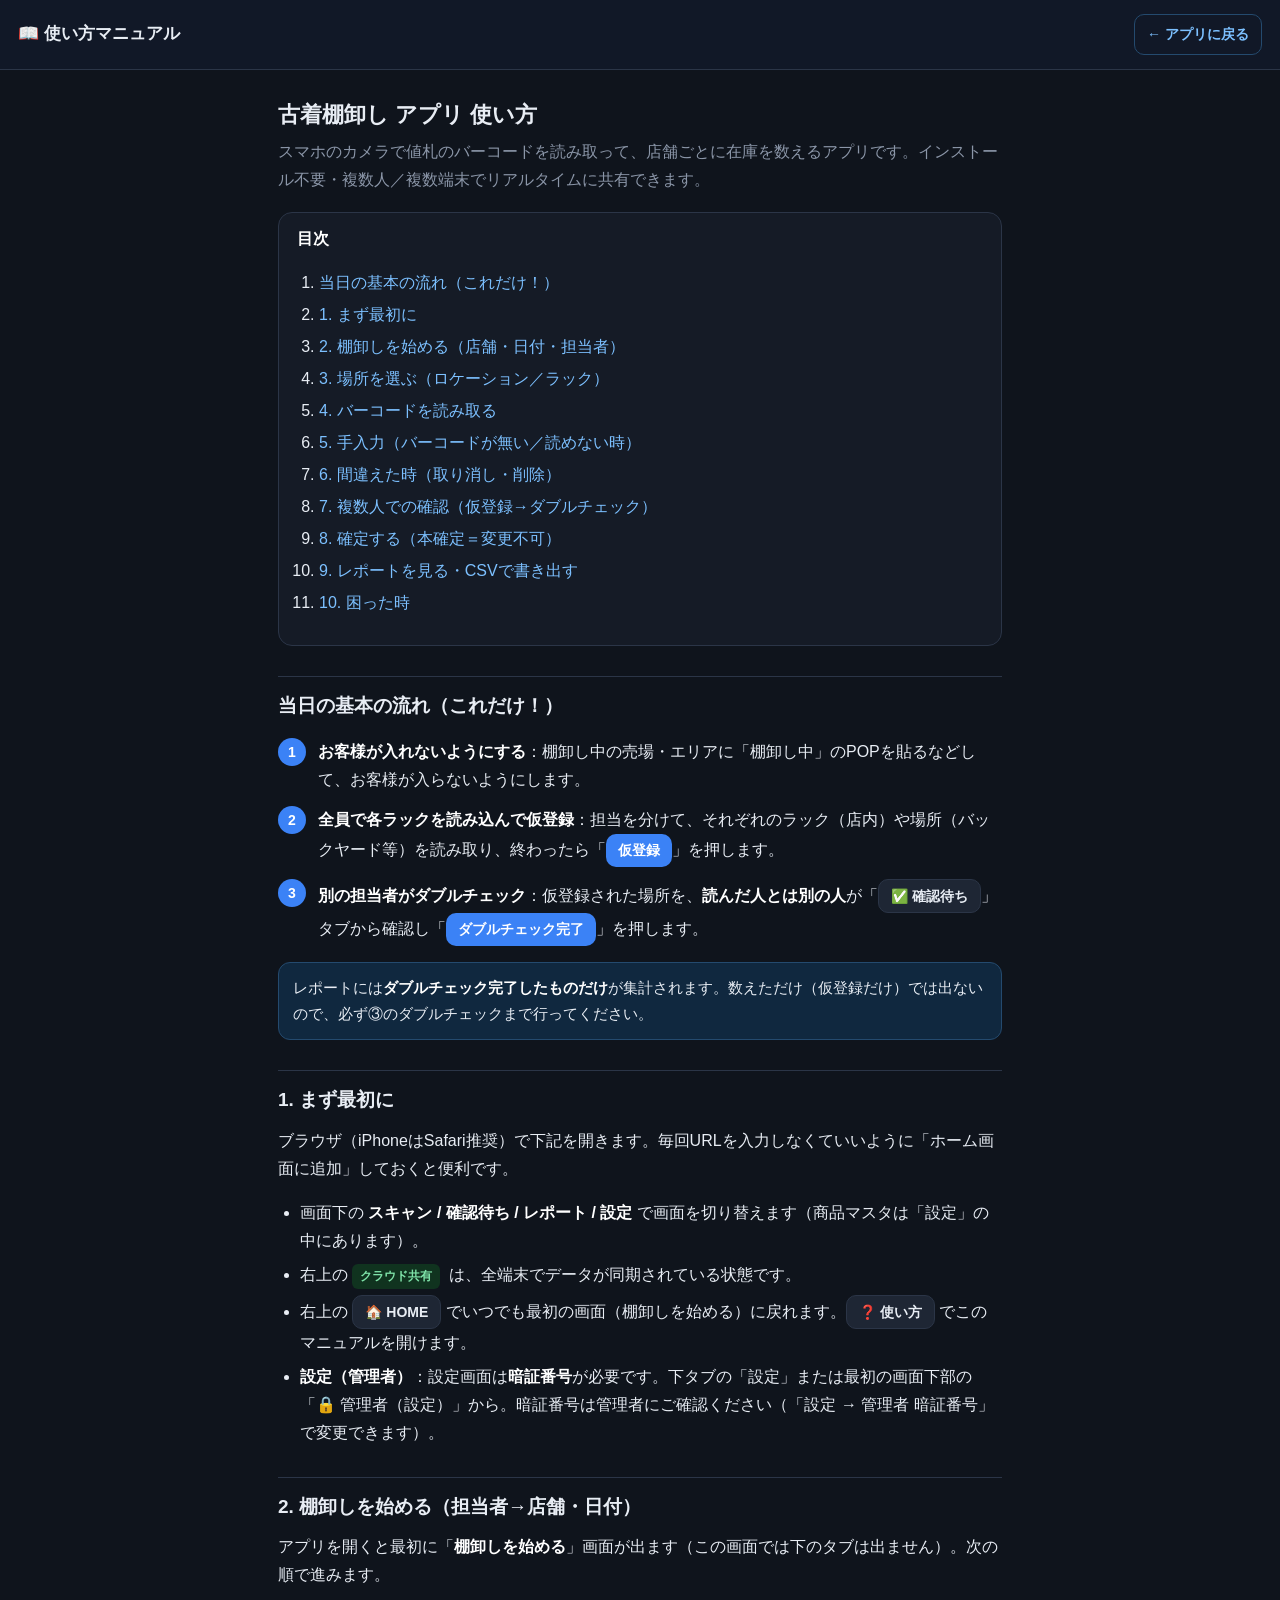
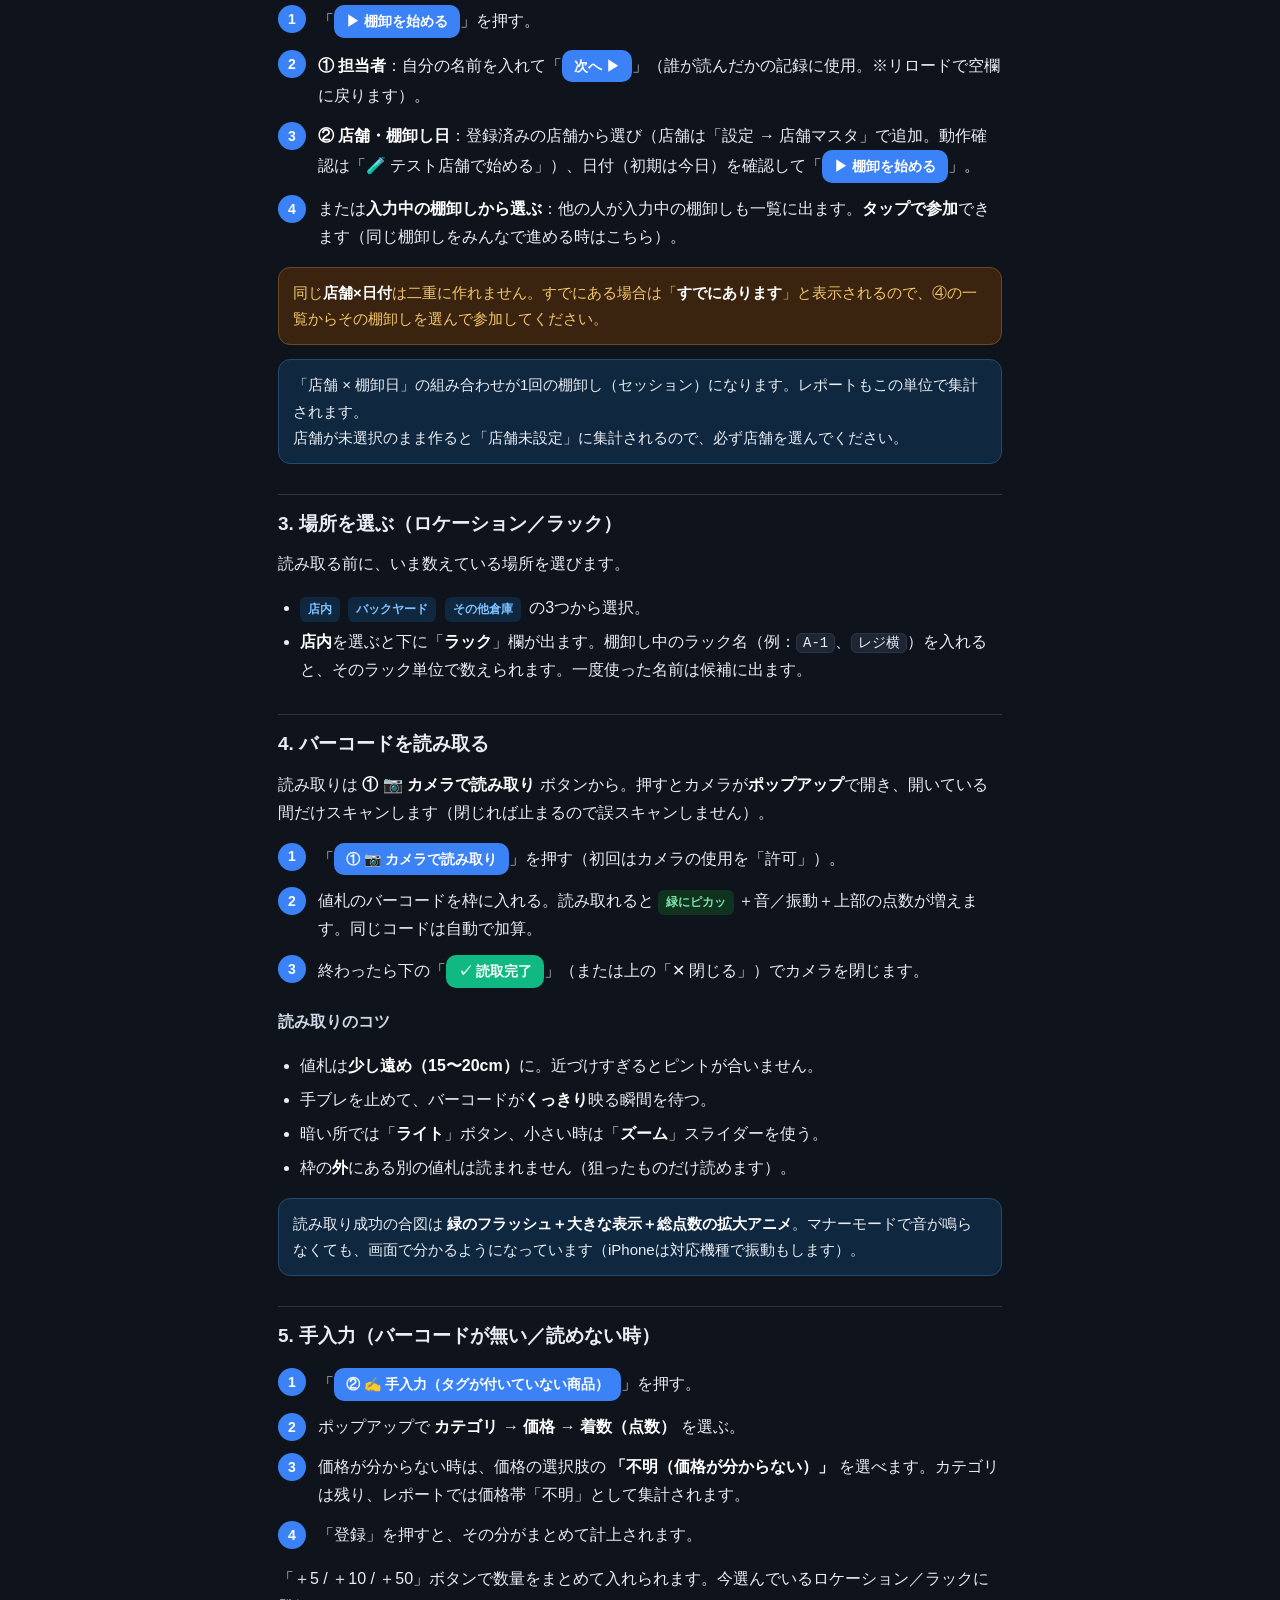
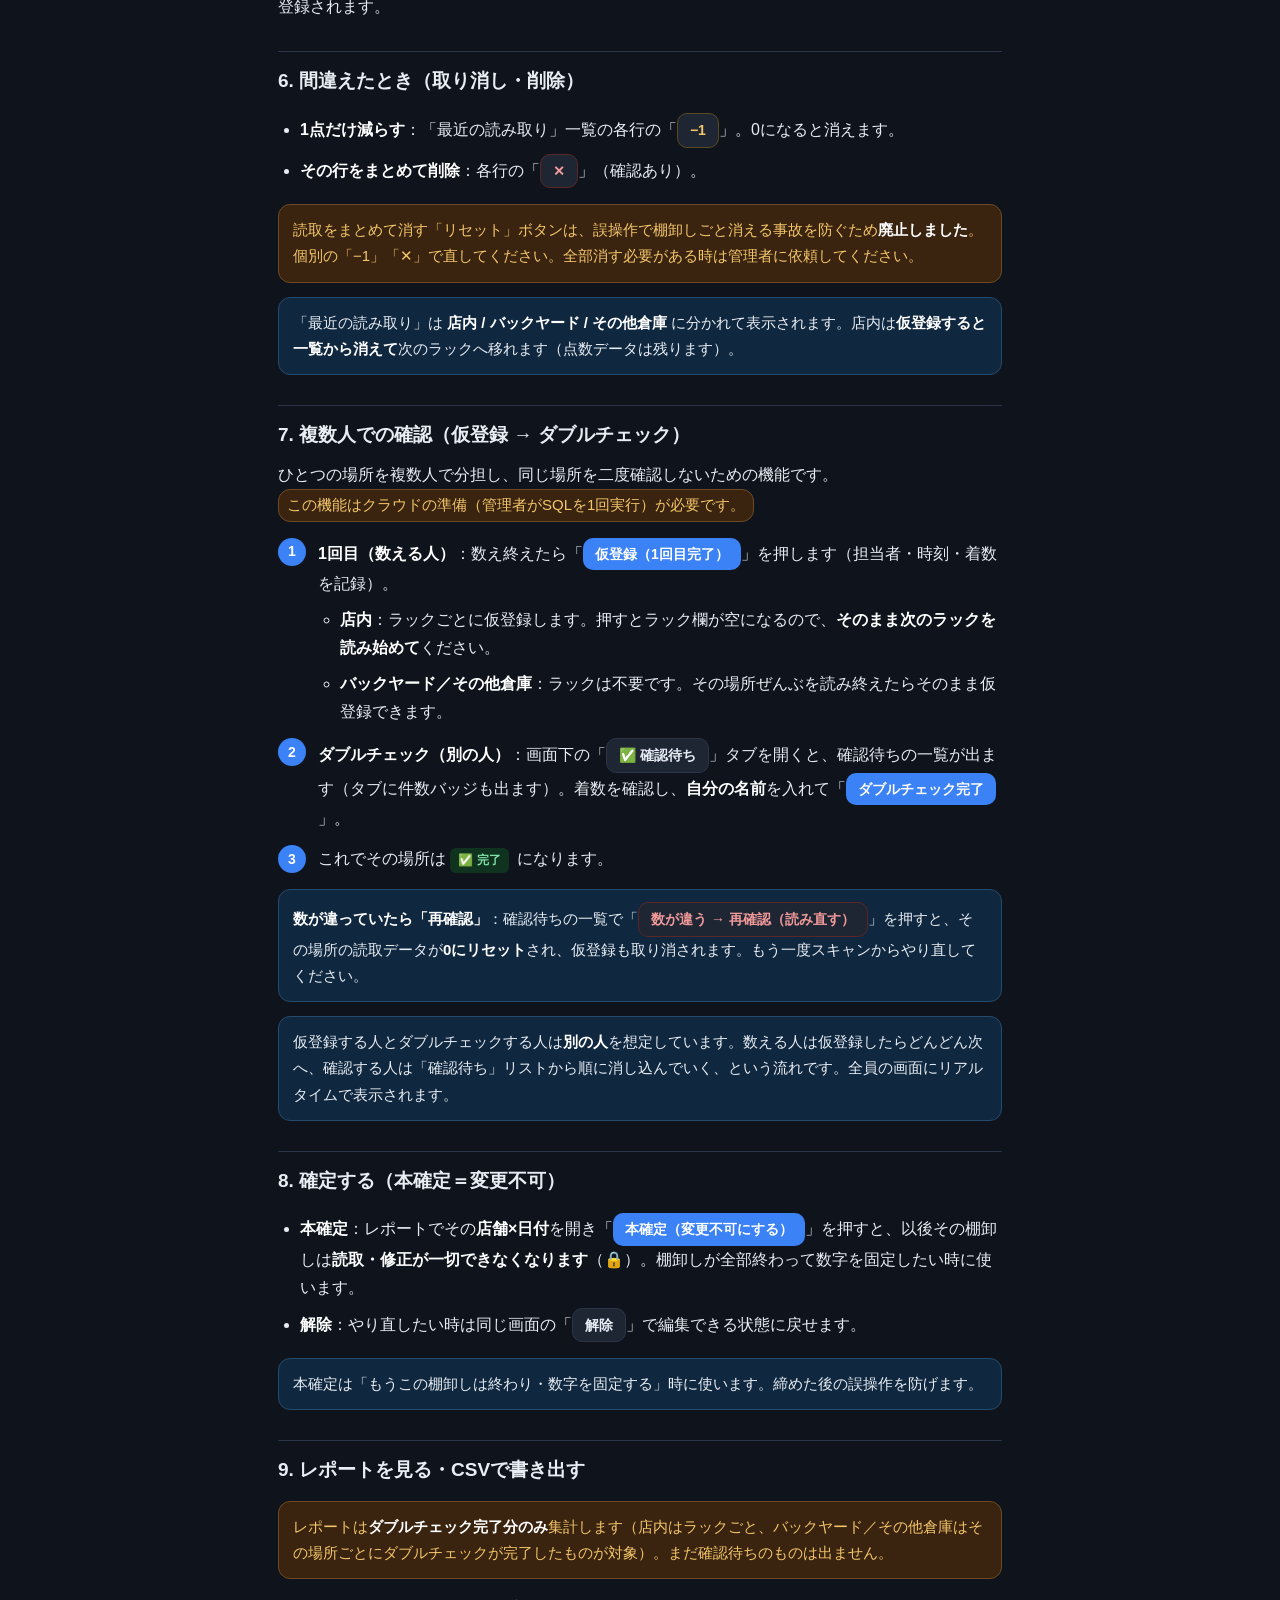
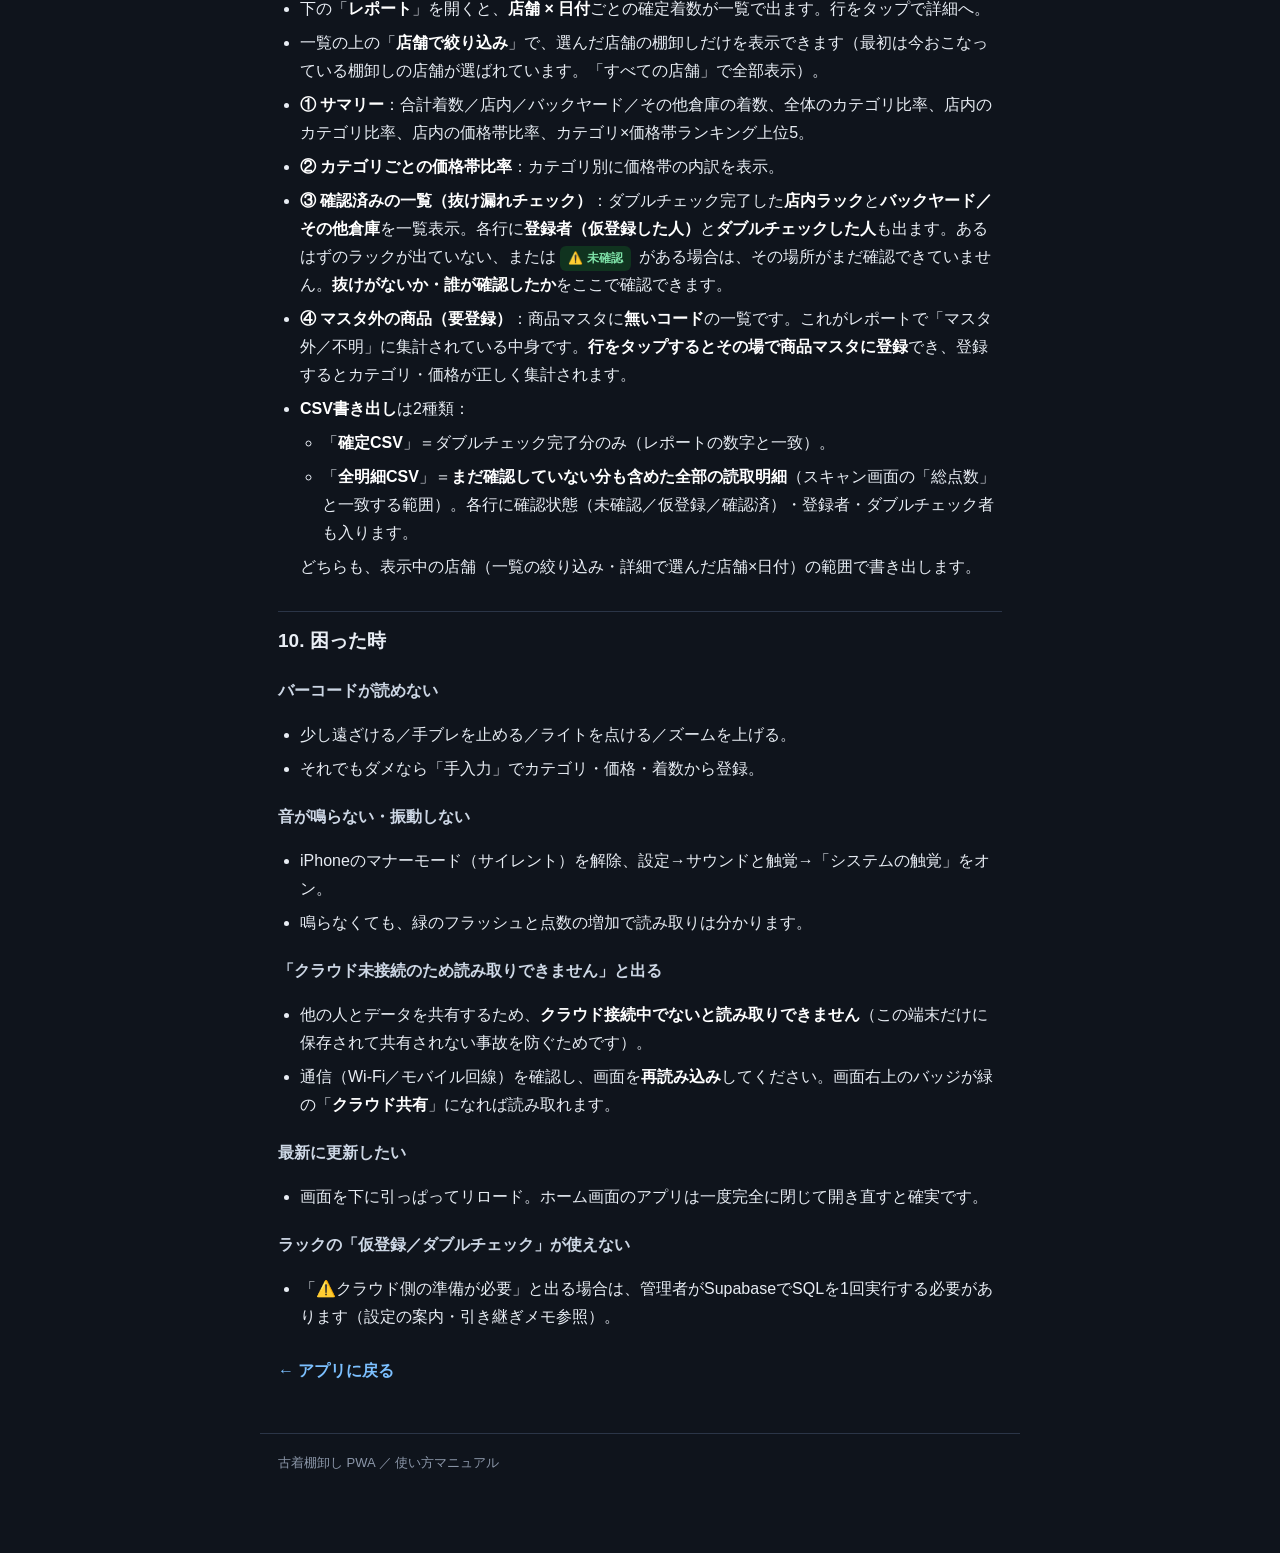
==== manual.html @ 349a765a "レポートに④「マスタ外の商品（要登録）」一覧を追加 - マスタに無いコードを一覧表示（未確認も含む全読取から抽出） - レポートの「マスタ外／不明」の中身が分かるように - 各行タップでその場で商品マ" ====
<!doctype html>
<html lang="ja">
<head>
<meta charset="utf-8" />
<meta name="viewport" content="width=device-width, initial-scale=1, viewport-fit=cover" />
<meta name="theme-color" content="#111827" />
<title>使い方マニュアル｜古着棚卸し</title>
<style>
  :root{
    --bg:#0f141c; --surface:#151b26; --surface-2:#1e2634; --line:#2b3547;
    --text:#e8edf4; --muted:#8b96a8; --accent:#3b82f6; --ok:#10b981; --warn:#f59e0b; --danger:#ef4444;
  }
  *{box-sizing:border-box}
  body{margin:0;background:var(--bg);color:var(--text);
    font-family:-apple-system,BlinkMacSystemFont,"Hiragino Kaku Gothic ProN","Noto Sans JP",sans-serif;
    line-height:1.75;font-size:16px;padding-bottom:60px}
  header{position:sticky;top:0;z-index:5;background:#111827;border-bottom:1px solid var(--line);
    padding:14px 18px;padding-top:calc(14px + env(safe-area-inset-top, 0px));
    display:flex;align-items:center;justify-content:space-between;gap:10px}
  header .t{font-weight:800;font-size:17px}
  header a{color:#7cc0ff;text-decoration:none;font-weight:700;font-size:14px;
    border:1px solid #244a6e;border-radius:10px;padding:7px 12px;white-space:nowrap}
  main{max-width:760px;margin:0 auto;padding:18px}
  h1{font-size:22px;margin:8px 0 4px}
  .lead{color:var(--muted);margin:0 0 18px}
  h2{font-size:19px;margin:30px 0 10px;padding-top:12px;border-top:1px solid var(--line)}
  h3{font-size:16px;margin:20px 0 6px;color:#cdd7e5}
  p,li{margin:6px 0}
  ul,ol{padding-left:22px}
  ol li{margin:8px 0}
  code,.kbd{background:var(--surface-2);border:1px solid var(--line);border-radius:6px;padding:1px 6px;font-size:14px}
  .card{background:var(--surface);border:1px solid var(--line);border-radius:14px;padding:14px 16px;margin:14px 0}
  .steps{counter-reset:s;list-style:none;padding-left:0}
  .steps>li{counter-increment:s;position:relative;padding-left:40px;margin:12px 0}
  .steps>li::before{content:counter(s);position:absolute;left:0;top:0;
    width:28px;height:28px;border-radius:50%;background:var(--accent);color:#fff;
    display:flex;align-items:center;justify-content:center;font-weight:800;font-size:14px}
  .tag{display:inline-block;font-size:12px;font-weight:700;border-radius:6px;padding:2px 8px;margin-right:4px}
  .t-ok{background:#10331f;color:#7ee2a8}
  .t-prov{background:#3a2e12;color:#f4c66a}
  .t-final{background:#10331f;color:#7ee2a8}
  .t-loc{background:#10283f;color:#7cc0ff}
  .note{background:#10283f;border:1px solid #244a6e;border-radius:12px;padding:12px 14px;margin:14px 0;font-size:15px}
  .warn{background:#3a2410;border:1px solid #6e4a24;border-radius:12px;padding:12px 14px;margin:14px 0;font-size:15px;color:#f4c66a}
  .toc{background:var(--surface);border:1px solid var(--line);border-radius:14px;padding:12px 18px;margin:14px 0}
  .toc a{color:#7cc0ff;text-decoration:none}
  .toc li{margin:4px 0}
  b{color:#fff}
  .btn-demo{display:inline-block;font-weight:700;border-radius:10px;padding:4px 12px;font-size:14px}
  .demo-primary{background:var(--accent);color:#fff}
  .demo-ghost{background:var(--surface-2);border:1px solid var(--line);color:var(--text)}
  .demo-amber{background:var(--surface-2);border:1px solid #5a4a20;color:#f4c66a}
  .demo-red{background:var(--surface-2);border:1px solid #5a2626;color:#f39a9a}
  footer{max-width:760px;margin:24px auto 0;padding:18px;color:var(--muted);font-size:13px;border-top:1px solid var(--line)}
</style>
</head>
<body>
<header>
  <span class="t">📖 使い方マニュアル</span>
  <a href="index.html">← アプリに戻る</a>
</header>

<main>
  <h1>古着棚卸し アプリ 使い方</h1>
  <p class="lead">スマホのカメラで値札のバーコードを読み取って、店舗ごとに在庫を数えるアプリです。インストール不要・複数人／複数端末でリアルタイムに共有できます。</p>

  <div class="toc">
    <b>目次</b>
    <ol>
      <li><a href="#flow">当日の基本の流れ（これだけ！）</a></li>
      <li><a href="#start">1. まず最初に</a></li>
      <li><a href="#session">2. 棚卸しを始める（店舗・日付・担当者）</a></li>
      <li><a href="#loc">3. 場所を選ぶ（ロケーション／ラック）</a></li>
      <li><a href="#scan">4. バーコードを読み取る</a></li>
      <li><a href="#manual">5. 手入力（バーコードが無い／読めない時）</a></li>
      <li><a href="#fix">6. 間違えた時（取り消し・削除）</a></li>
      <li><a href="#double">7. 複数人での確認（仮登録→ダブルチェック）</a></li>
      <li><a href="#confirm">8. 確定する（本確定＝変更不可）</a></li>
      <li><a href="#report">9. レポートを見る・CSVで書き出す</a></li>
      <li><a href="#trouble">10. 困った時</a></li>
    </ol>
  </div>

  <h2 id="flow">当日の基本の流れ（これだけ！）</h2>
  <ol class="steps">
    <li><b>お客様が入れないようにする</b>：棚卸し中の売場・エリアに「棚卸し中」のPOPを貼るなどして、お客様が入らないようにします。</li>
    <li><b>全員で各ラックを読み込んで仮登録</b>：担当を分けて、それぞれのラック（店内）や場所（バックヤード等）を読み取り、終わったら「<span class="btn-demo demo-primary">仮登録</span>」を押します。</li>
    <li><b>別の担当者がダブルチェック</b>：仮登録された場所を、<b>読んだ人とは別の人</b>が「<span class="btn-demo demo-ghost">✅ 確認待ち</span>」タブから確認し「<span class="btn-demo demo-primary">ダブルチェック完了</span>」を押します。</li>
  </ol>
  <div class="note">レポートには<b>ダブルチェック完了したものだけ</b>が集計されます。数えただけ（仮登録だけ）では出ないので、必ず③のダブルチェックまで行ってください。</div>

  <h2 id="start">1. まず最初に</h2>
  <p>ブラウザ（iPhoneはSafari推奨）で下記を開きます。毎回URLを入力しなくていいように「ホーム画面に追加」しておくと便利です。</p>
  <ul>
    <li>画面下の <b>スキャン / 確認待ち / レポート / 設定</b> で画面を切り替えます（商品マスタは「設定」の中にあります）。</li>
    <li>右上の <span class="t-ok tag">クラウド共有</span> は、全端末でデータが同期されている状態です。</li>
    <li>右上の <span class="btn-demo demo-ghost">🏠 HOME</span> でいつでも最初の画面（棚卸しを始める）に戻れます。<span class="btn-demo demo-ghost">❓ 使い方</span> でこのマニュアルを開けます。</li>
    <li><b>設定（管理者）</b>：設定画面は<b>暗証番号</b>が必要です。下タブの「設定」または最初の画面下部の「🔒 管理者（設定）」から。暗証番号は管理者にご確認ください（「設定 → 管理者 暗証番号」で変更できます）。</li>
  </ul>

  <h2 id="session">2. 棚卸しを始める（担当者→店舗・日付）</h2>
  <p>アプリを開くと最初に「<b>棚卸しを始める</b>」画面が出ます（この画面では下のタブは出ません）。次の順で進みます。</p>
  <ol class="steps">
    <li>「<span class="btn-demo demo-primary">▶ 棚卸を始める</span>」を押す。</li>
    <li><b>① 担当者</b>：自分の名前を入れて「<span class="btn-demo demo-primary">次へ ▶</span>」（誰が読んだかの記録に使用。※リロードで空欄に戻ります）。</li>
    <li><b>② 店舗・棚卸し日</b>：登録済みの店舗から選び（店舗は「設定 → 店舗マスタ」で追加。動作確認は「🧪 テスト店舗で始める」）、日付（初期は今日）を確認して「<span class="btn-demo demo-primary">▶ 棚卸を始める</span>」。</li>
    <li>または<b>入力中の棚卸しから選ぶ</b>：他の人が入力中の棚卸しも一覧に出ます。<b>タップで参加</b>できます（同じ棚卸しをみんなで進める時はこちら）。</li>
  </ol>
  <div class="warn">同じ<b>店舗×日付</b>は二重に作れません。すでにある場合は「<b>すでにあります</b>」と表示されるので、④の一覧からその棚卸しを選んで参加してください。</div>
  <div class="note">「店舗 × 棚卸日」の組み合わせが1回の棚卸し（セッション）になります。レポートもこの単位で集計されます。<br>店舗が未選択のまま作ると「店舗未設定」に集計されるので、必ず店舗を選んでください。</div>

  <h2 id="loc">3. 場所を選ぶ（ロケーション／ラック）</h2>
  <p>読み取る前に、いま数えている場所を選びます。</p>
  <ul>
    <li><span class="t-loc tag">店内</span> <span class="t-loc tag">バックヤード</span> <span class="t-loc tag">その他倉庫</span> の3つから選択。</li>
    <li><b>店内</b>を選ぶと下に「<b>ラック</b>」欄が出ます。棚卸し中のラック名（例：<code>A-1</code>、<code>レジ横</code>）を入れると、そのラック単位で数えられます。一度使った名前は候補に出ます。</li>
  </ul>

  <h2 id="scan">4. バーコードを読み取る</h2>
  <p>読み取りは <b>① 📷 カメラで読み取り</b> ボタンから。押すとカメラが<b>ポップアップ</b>で開き、開いている間だけスキャンします（閉じれば止まるので誤スキャンしません）。</p>
  <ol class="steps">
    <li>「<span class="btn-demo demo-primary">① 📷 カメラで読み取り</span>」を押す（初回はカメラの使用を「許可」）。</li>
    <li>値札のバーコードを枠に入れる。読み取れると <span class="t-ok tag">緑にピカッ</span>＋音／振動＋上部の点数が増えます。同じコードは自動で加算。</li>
    <li>終わったら下の「<span class="btn-demo" style="background:#10b981;color:#fff">✓ 読取完了</span>」（または上の「✕ 閉じる」）でカメラを閉じます。</li>
  </ol>
  <h3>読み取りのコツ</h3>
  <ul>
    <li>値札は<b>少し遠め（15〜20cm）</b>に。近づけすぎるとピントが合いません。</li>
    <li>手ブレを止めて、バーコードが<b>くっきり</b>映る瞬間を待つ。</li>
    <li>暗い所では「<b>ライト</b>」ボタン、小さい時は「<b>ズーム</b>」スライダーを使う。</li>
    <li>枠の<b>外</b>にある別の値札は読まれません（狙ったものだけ読めます）。</li>
  </ul>
  <div class="note">読み取り成功の合図は <b>緑のフラッシュ＋大きな表示＋総点数の拡大アニメ</b>。マナーモードで音が鳴らなくても、画面で分かるようになっています（iPhoneは対応機種で振動もします）。</div>

  <h2 id="manual">5. 手入力（バーコードが無い／読めない時）</h2>
  <ol class="steps">
    <li>「<span class="btn-demo demo-primary">② ✍️ 手入力（タグが付いていない商品）</span>」を押す。</li>
    <li>ポップアップで <b>カテゴリ</b> → <b>価格</b> → <b>着数（点数）</b> を選ぶ。</li>
    <li>価格が分からない時は、価格の選択肢の <b>「不明（価格が分からない）」</b> を選べます。カテゴリは残り、レポートでは価格帯「不明」として集計されます。</li>
    <li>「登録」を押すと、その分がまとめて計上されます。</li>
  </ol>
  <p>「＋5 / ＋10 / ＋50」ボタンで数量をまとめて入れられます。今選んでいるロケーション／ラックに登録されます。</p>

  <h2 id="fix">6. 間違えたとき（取り消し・削除）</h2>
  <ul>
    <li><b>1点だけ減らす</b>：「最近の読み取り」一覧の各行の「<span class="btn-demo demo-amber">−1</span>」。0になると消えます。</li>
    <li><b>その行をまとめて削除</b>：各行の「<span class="btn-demo demo-red">✕</span>」（確認あり）。</li>
  </ul>
  <div class="warn">読取をまとめて消す「リセット」ボタンは、誤操作で棚卸しごと消える事故を防ぐため<b>廃止しました</b>。個別の「−1」「✕」で直してください。全部消す必要がある時は管理者に依頼してください。</div>
  <div class="note">「最近の読み取り」は <b>店内 / バックヤード / その他倉庫</b> に分かれて表示されます。店内は<b>仮登録すると一覧から消えて</b>次のラックへ移れます（点数データは残ります）。</div>

  <h2 id="double">7. 複数人での確認（仮登録 → ダブルチェック）</h2>
  <p>ひとつの場所を複数人で分担し、同じ場所を二度確認しないための機能です。<span class="warn" style="display:inline-block;padding:2px 8px;margin:0">この機能はクラウドの準備（管理者がSQLを1回実行）が必要です。</span></p>
  <ol class="steps">
    <li><b>1回目（数える人）</b>：数え終えたら「<span class="btn-demo demo-primary">仮登録（1回目完了）</span>」を押します（担当者・時刻・着数を記録）。
      <ul>
        <li><b>店内</b>：ラックごとに仮登録します。押すとラック欄が空になるので、<b>そのまま次のラックを読み始めて</b>ください。</li>
        <li><b>バックヤード／その他倉庫</b>：ラックは不要です。その場所ぜんぶを読み終えたらそのまま仮登録できます。</li>
      </ul>
    </li>
    <li><b>ダブルチェック（別の人）</b>：画面下の「<span class="btn-demo demo-ghost">✅ 確認待ち</span>」タブを開くと、確認待ちの一覧が出ます（タブに件数バッジも出ます）。着数を確認し、<b>自分の名前</b>を入れて「<span class="btn-demo demo-primary">ダブルチェック完了</span>」。</li>
    <li>これでその場所は <span class="t-final tag">✅ 完了</span> になります。</li>
  </ol>
  <div class="note"><b>数が違っていたら「再確認」</b>：確認待ちの一覧で「<span class="btn-demo demo-red">数が違う → 再確認（読み直す）</span>」を押すと、その場所の読取データが<b>0にリセット</b>され、仮登録も取り消されます。もう一度スキャンからやり直してください。</div>
  <div class="note">仮登録する人とダブルチェックする人は<b>別の人</b>を想定しています。数える人は仮登録したらどんどん次へ、確認する人は「確認待ち」リストから順に消し込んでいく、という流れです。全員の画面にリアルタイムで表示されます。</div>

  <h2 id="confirm">8. 確定する（本確定＝変更不可）</h2>
  <ul>
    <li><b>本確定</b>：レポートでその<b>店舗×日付</b>を開き「<span class="btn-demo demo-primary">本確定（変更不可にする）</span>」を押すと、以後その棚卸しは<b>読取・修正が一切できなくなります</b>（🔒）。棚卸しが全部終わって数字を固定したい時に使います。</li>
    <li><b>解除</b>：やり直したい時は同じ画面の「<span class="btn-demo demo-ghost">解除</span>」で編集できる状態に戻せます。</li>
  </ul>
  <div class="note">本確定は「もうこの棚卸しは終わり・数字を固定する」時に使います。締めた後の誤操作を防げます。</div>

  <h2 id="report">9. レポートを見る・CSVで書き出す</h2>
  <div class="warn">レポートは<b>ダブルチェック完了分のみ</b>集計します（店内はラックごと、バックヤード／その他倉庫はその場所ごとにダブルチェックが完了したものが対象）。まだ確認待ちのものは出ません。</div>
  <ul>
    <li>下の「<b>レポート</b>」を開くと、<b>店舗 × 日付</b>ごとの確定着数が一覧で出ます。行をタップで詳細へ。</li>
    <li>一覧の上の「<b>店舗で絞り込み</b>」で、選んだ店舗の棚卸しだけを表示できます（最初は今おこなっている棚卸しの店舗が選ばれています。「すべての店舗」で全部表示）。</li>
    <li><b>① サマリー</b>：合計着数／店内／バックヤード／その他倉庫の着数、全体のカテゴリ比率、店内のカテゴリ比率、店内の価格帯比率、カテゴリ×価格帯ランキング上位5。</li>
    <li><b>② カテゴリごとの価格帯比率</b>：カテゴリ別に価格帯の内訳を表示。</li>
    <li><b>③ 確認済みの一覧（抜け漏れチェック）</b>：ダブルチェック完了した<b>店内ラック</b>と<b>バックヤード／その他倉庫</b>を一覧表示。各行に<b>登録者（仮登録した人）</b>と<b>ダブルチェックした人</b>も出ます。あるはずのラックが出ていない、または <span class="t-final tag">⚠️ 未確認</span> がある場合は、その場所がまだ確認できていません。<b>抜けがないか・誰が確認したか</b>をここで確認できます。</li>
    <li><b>④ マスタ外の商品（要登録）</b>：商品マスタに<b>無いコード</b>の一覧です。これがレポートで「マスタ外／不明」に集計されている中身です。<b>行をタップするとその場で商品マスタに登録</b>でき、登録するとカテゴリ・価格が正しく集計されます。</li>
    <li><b>CSV書き出し</b>は2種類：
      <ul>
        <li>「<b>確定CSV</b>」＝ダブルチェック完了分のみ（レポートの数字と一致）。</li>
        <li>「<b>全明細CSV</b>」＝<b>まだ確認していない分も含めた全部の読取明細</b>（スキャン画面の「総点数」と一致する範囲）。各行に確認状態（未確認／仮登録／確認済）・登録者・ダブルチェック者も入ります。</li>
      </ul>
      どちらも、表示中の店舗（一覧の絞り込み・詳細で選んだ店舗×日付）の範囲で書き出します。</li>
  </ul>

  <h2 id="trouble">10. 困った時</h2>
  <h3>バーコードが読めない</h3>
  <ul>
    <li>少し遠ざける／手ブレを止める／ライトを点ける／ズームを上げる。</li>
    <li>それでもダメなら「手入力」でカテゴリ・価格・着数から登録。</li>
  </ul>
  <h3>音が鳴らない・振動しない</h3>
  <ul>
    <li>iPhoneのマナーモード（サイレント）を解除、設定→サウンドと触覚→「システムの触覚」をオン。</li>
    <li>鳴らなくても、緑のフラッシュと点数の増加で読み取りは分かります。</li>
  </ul>
  <h3>「クラウド未接続のため読み取りできません」と出る</h3>
  <ul>
    <li>他の人とデータを共有するため、<b>クラウド接続中でないと読み取りできません</b>（この端末だけに保存されて共有されない事故を防ぐためです）。</li>
    <li>通信（Wi-Fi／モバイル回線）を確認し、画面を<b>再読み込み</b>してください。画面右上のバッジが緑の「<b>クラウド共有</b>」になれば読み取れます。</li>
  </ul>
  <h3>最新に更新したい</h3>
  <ul>
    <li>画面を下に引っぱってリロード。ホーム画面のアプリは一度完全に閉じて開き直すと確実です。</li>
  </ul>
  <h3>ラックの「仮登録／ダブルチェック」が使えない</h3>
  <ul>
    <li>「⚠️クラウド側の準備が必要」と出る場合は、管理者がSupabaseでSQLを1回実行する必要があります（設定の案内・引き継ぎメモ参照）。</li>
  </ul>

  <p style="margin-top:26px"><a href="index.html" style="color:#7cc0ff;font-weight:700;text-decoration:none">← アプリに戻る</a></p>
</main>

<footer>
  古着棚卸し PWA ／ 使い方マニュアル
</footer>
</body>
</html>
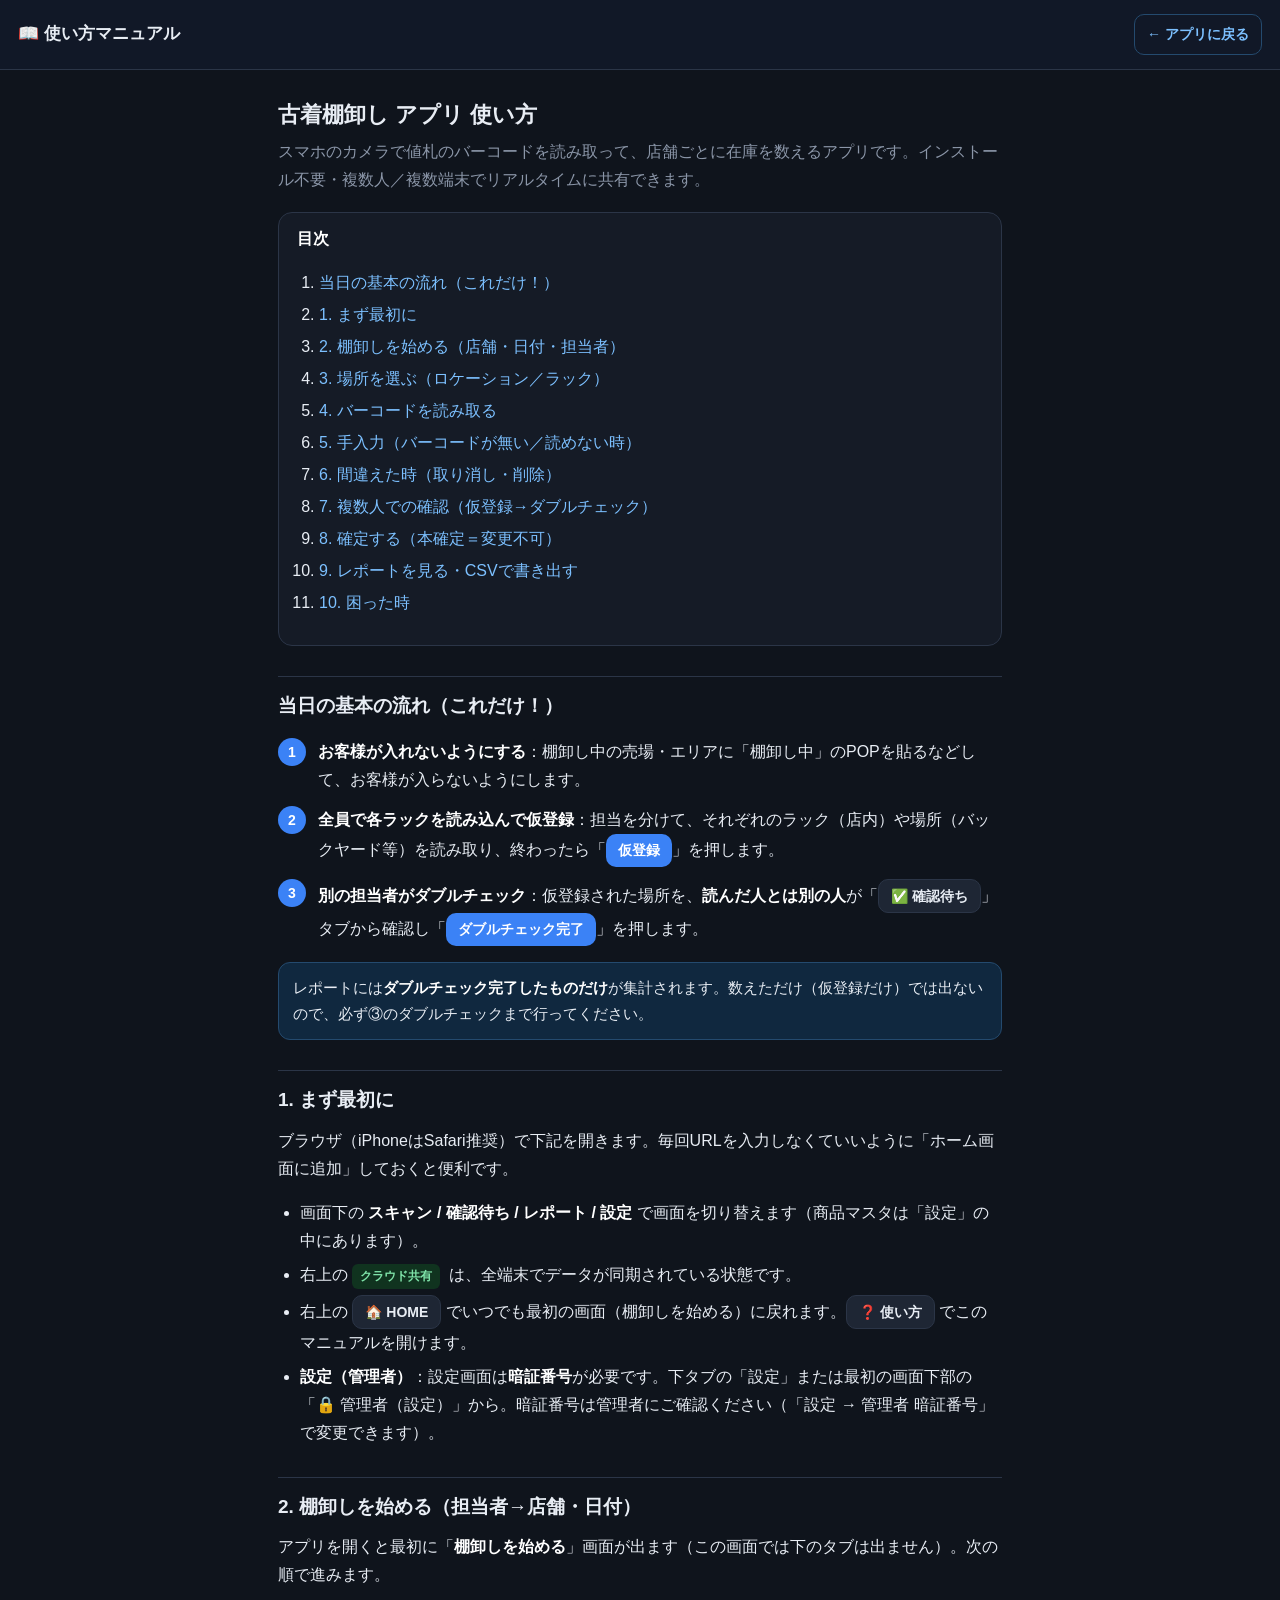
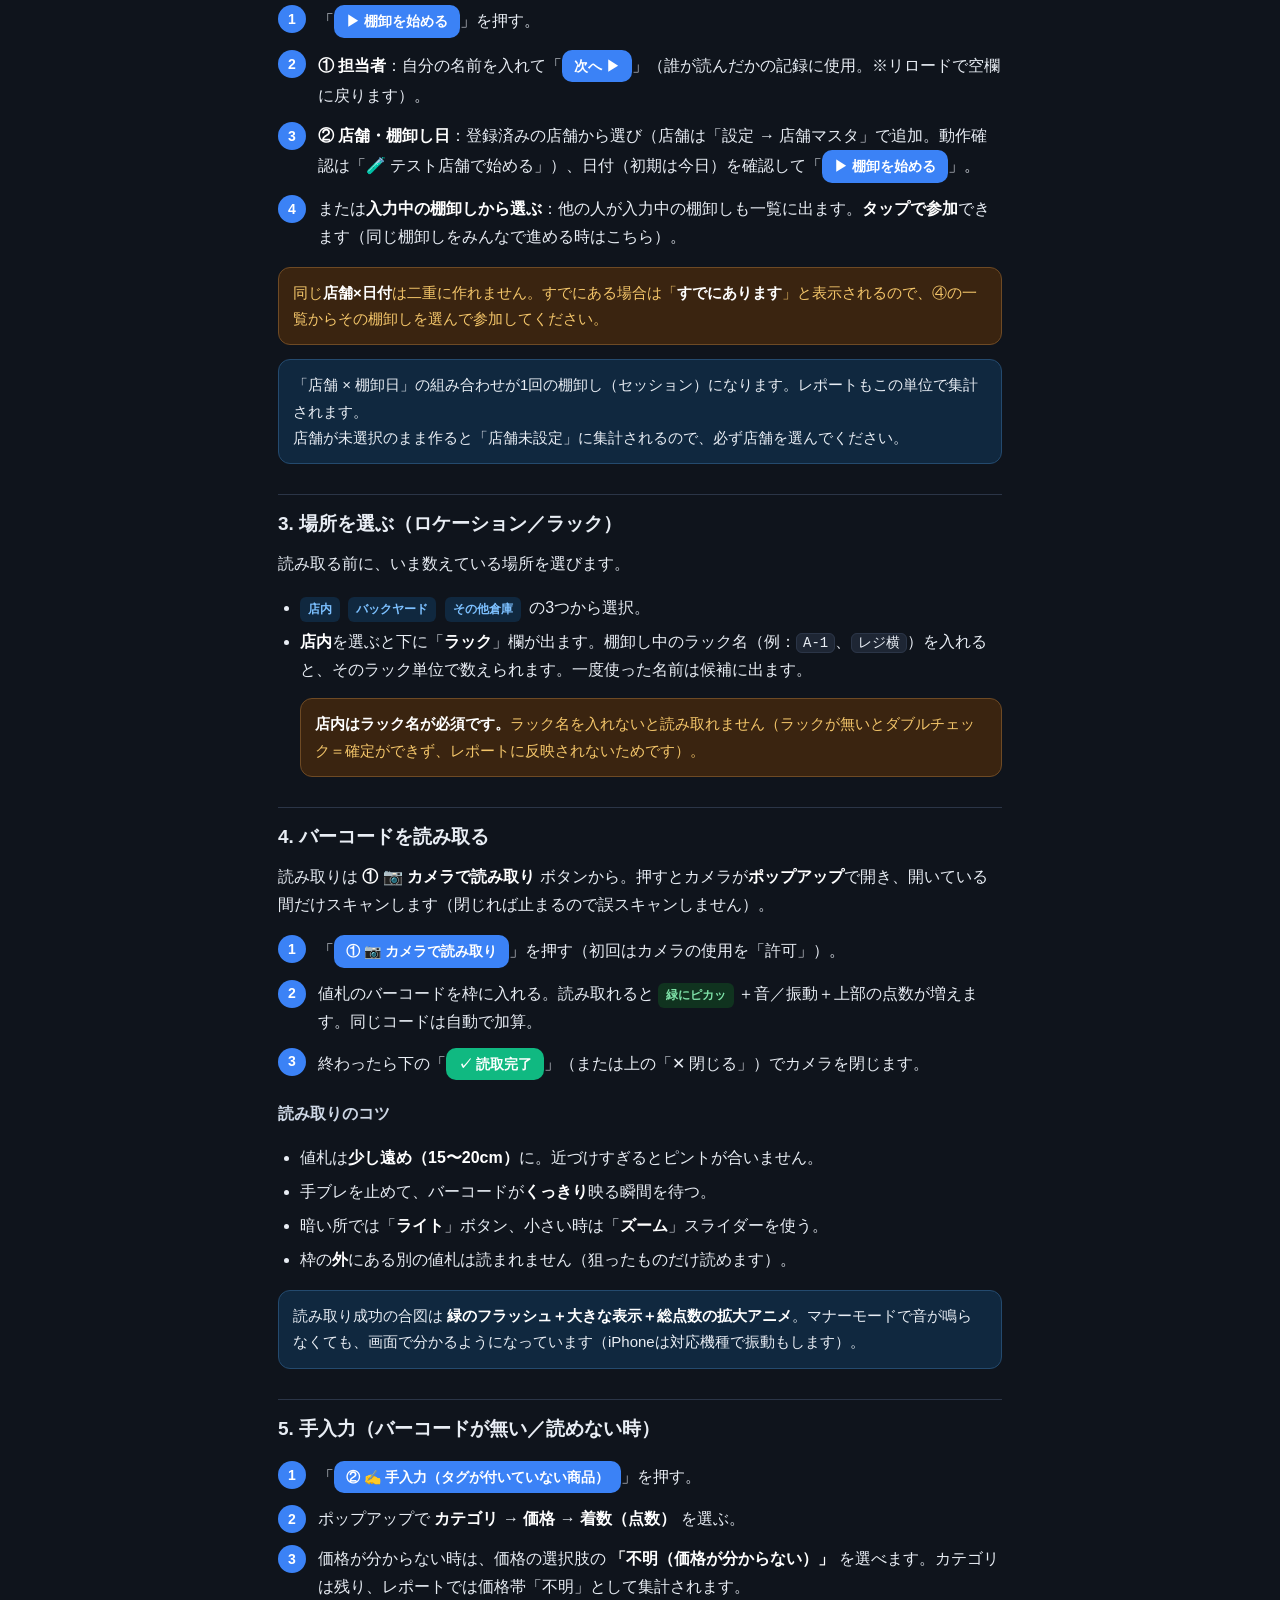
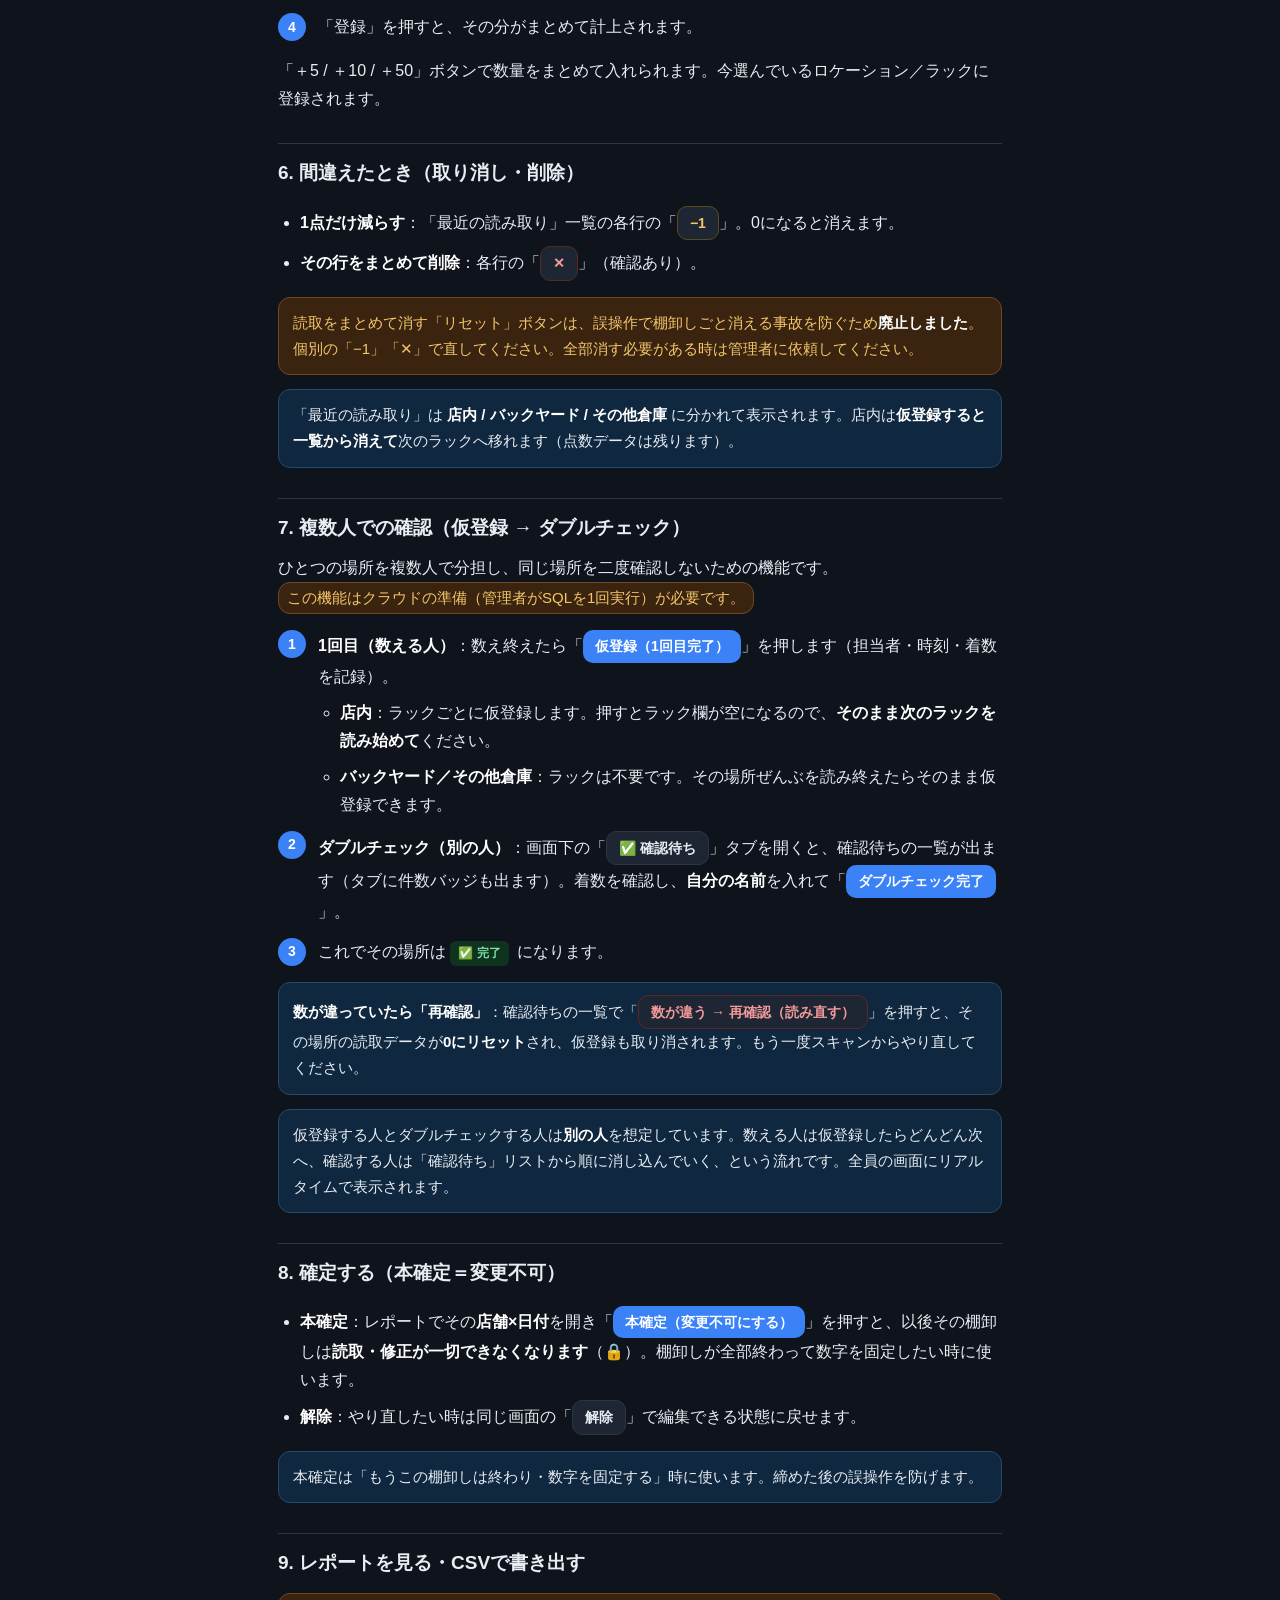
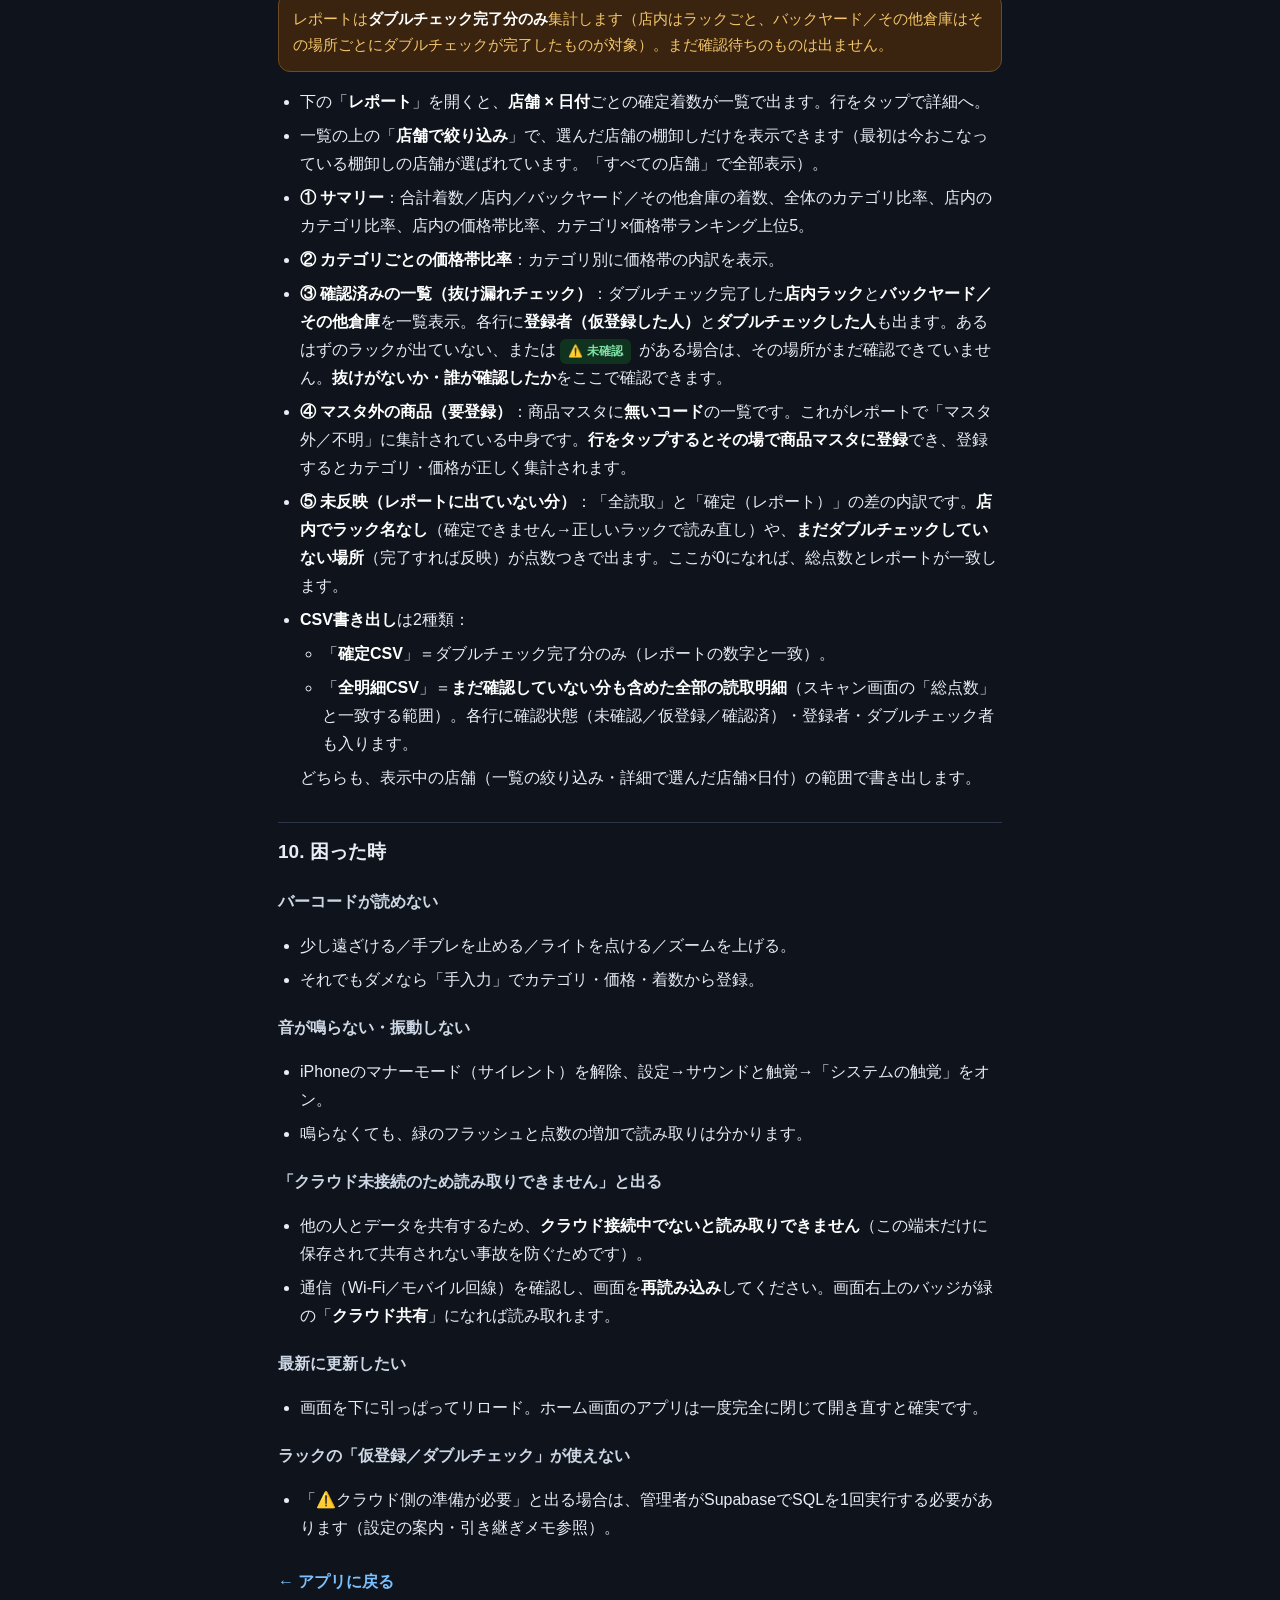
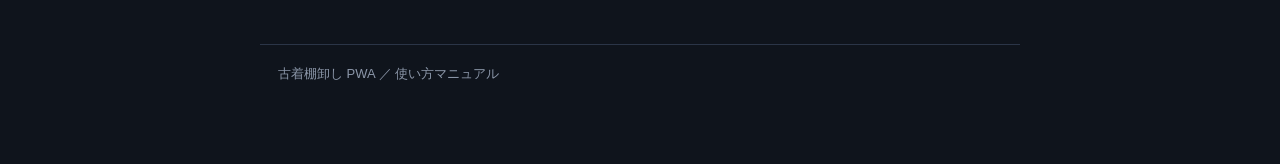
==== commit b3706a27: "総点数と確定の差を分析・対策：店内ラック必須化＋⑤未反映の内訳を表示 原因: 全明細(総点数)には未確定の読取も含むため確定(レポート)と差が出る。 特に「店内でラック名なし」は確定不可で永久に反映さ" ====
--- a/manual.html
+++ b/manual.html
@@ -114,6 +114,7 @@
   <ul>
     <li><span class="t-loc tag">店内</span> <span class="t-loc tag">バックヤード</span> <span class="t-loc tag">その他倉庫</span> の3つから選択。</li>
     <li><b>店内</b>を選ぶと下に「<b>ラック</b>」欄が出ます。棚卸し中のラック名（例：<code>A-1</code>、<code>レジ横</code>）を入れると、そのラック単位で数えられます。一度使った名前は候補に出ます。</li>
+    <li class="warn" style="list-style:none"><b>店内はラック名が必須です。</b>ラック名を入れないと読み取れません（ラックが無いとダブルチェック＝確定ができず、レポートに反映されないためです）。</li>
   </ul>
 
   <h2 id="scan">4. バーコードを読み取る</h2>
@@ -180,6 +181,7 @@
     <li><b>② カテゴリごとの価格帯比率</b>：カテゴリ別に価格帯の内訳を表示。</li>
     <li><b>③ 確認済みの一覧（抜け漏れチェック）</b>：ダブルチェック完了した<b>店内ラック</b>と<b>バックヤード／その他倉庫</b>を一覧表示。各行に<b>登録者（仮登録した人）</b>と<b>ダブルチェックした人</b>も出ます。あるはずのラックが出ていない、または <span class="t-final tag">⚠️ 未確認</span> がある場合は、その場所がまだ確認できていません。<b>抜けがないか・誰が確認したか</b>をここで確認できます。</li>
     <li><b>④ マスタ外の商品（要登録）</b>：商品マスタに<b>無いコード</b>の一覧です。これがレポートで「マスタ外／不明」に集計されている中身です。<b>行をタップするとその場で商品マスタに登録</b>でき、登録するとカテゴリ・価格が正しく集計されます。</li>
+    <li><b>⑤ 未反映（レポートに出ていない分）</b>：「全読取」と「確定（レポート）」の差の内訳です。<b>店内でラック名なし</b>（確定できません→正しいラックで読み直し）や、<b>まだダブルチェックしていない場所</b>（完了すれば反映）が点数つきで出ます。ここが0になれば、総点数とレポートが一致します。</li>
     <li><b>CSV書き出し</b>は2種類：
       <ul>
         <li>「<b>確定CSV</b>」＝ダブルチェック完了分のみ（レポートの数字と一致）。</li>
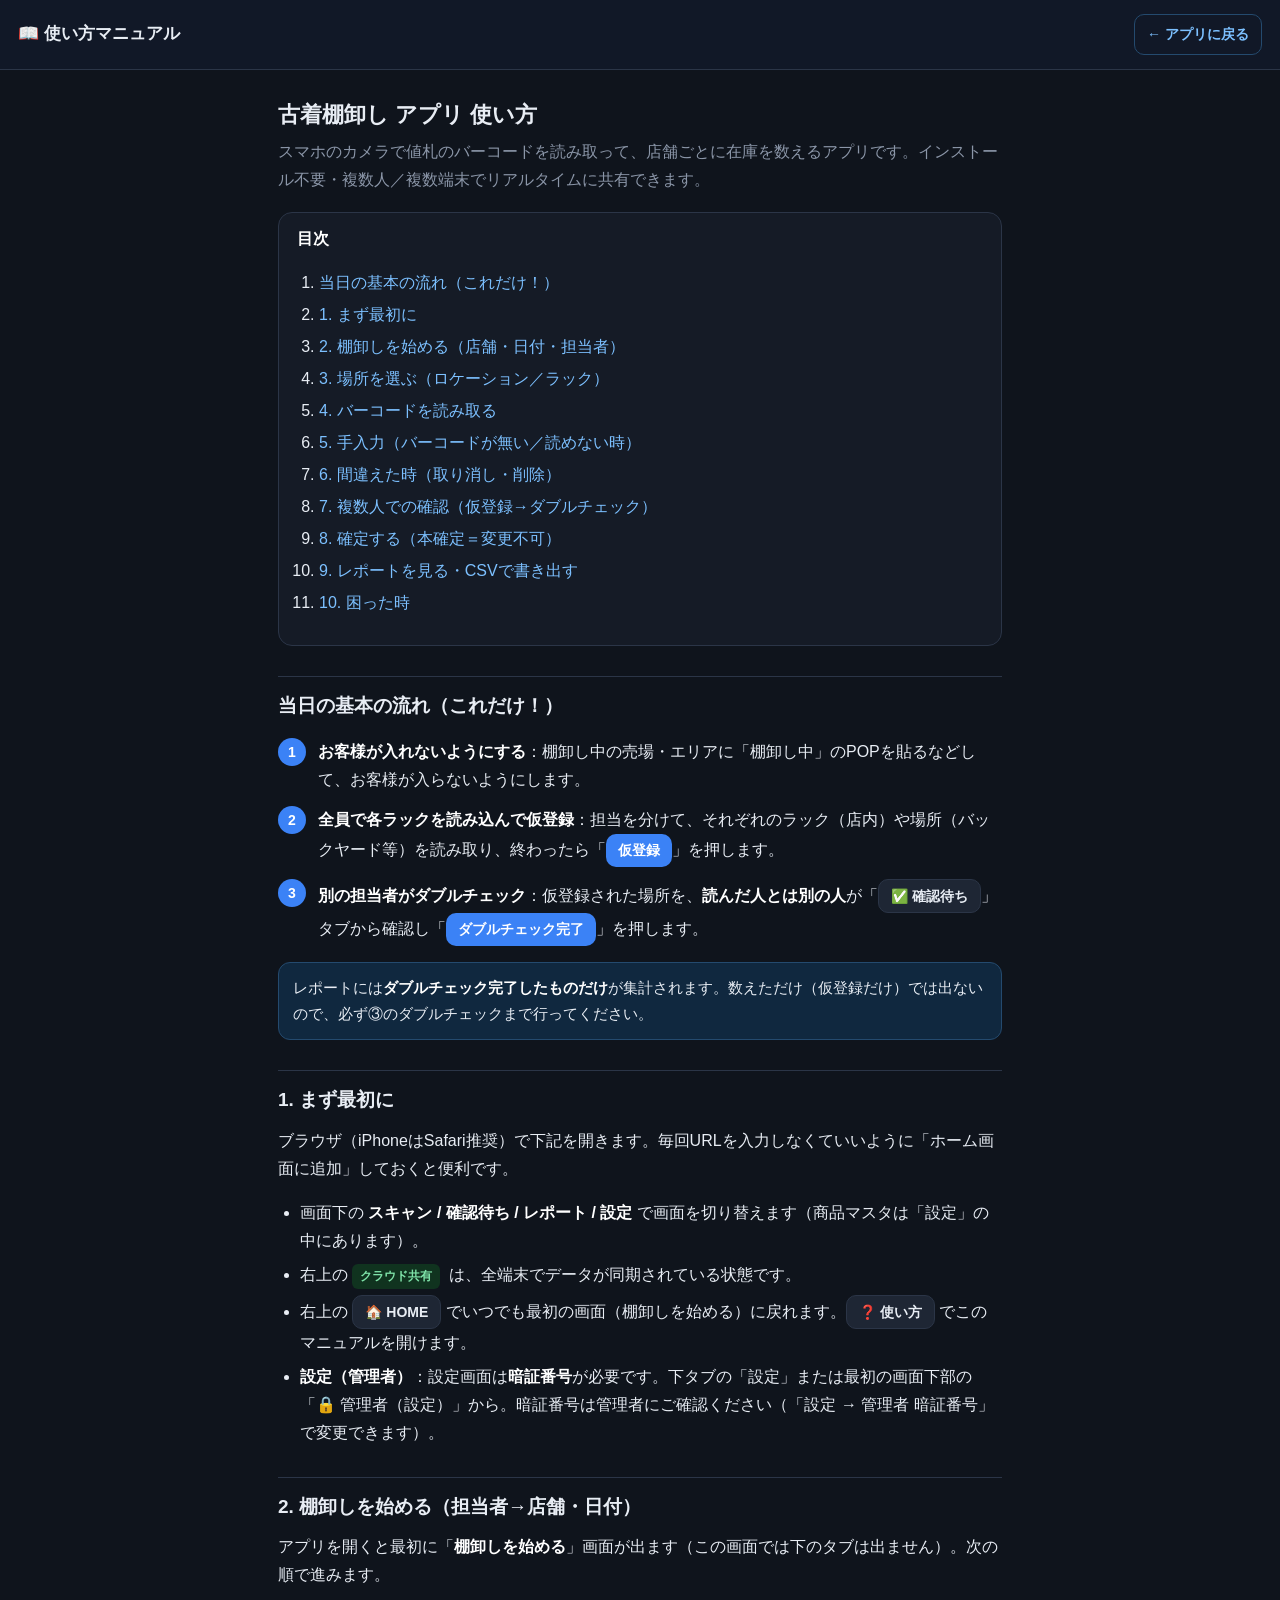
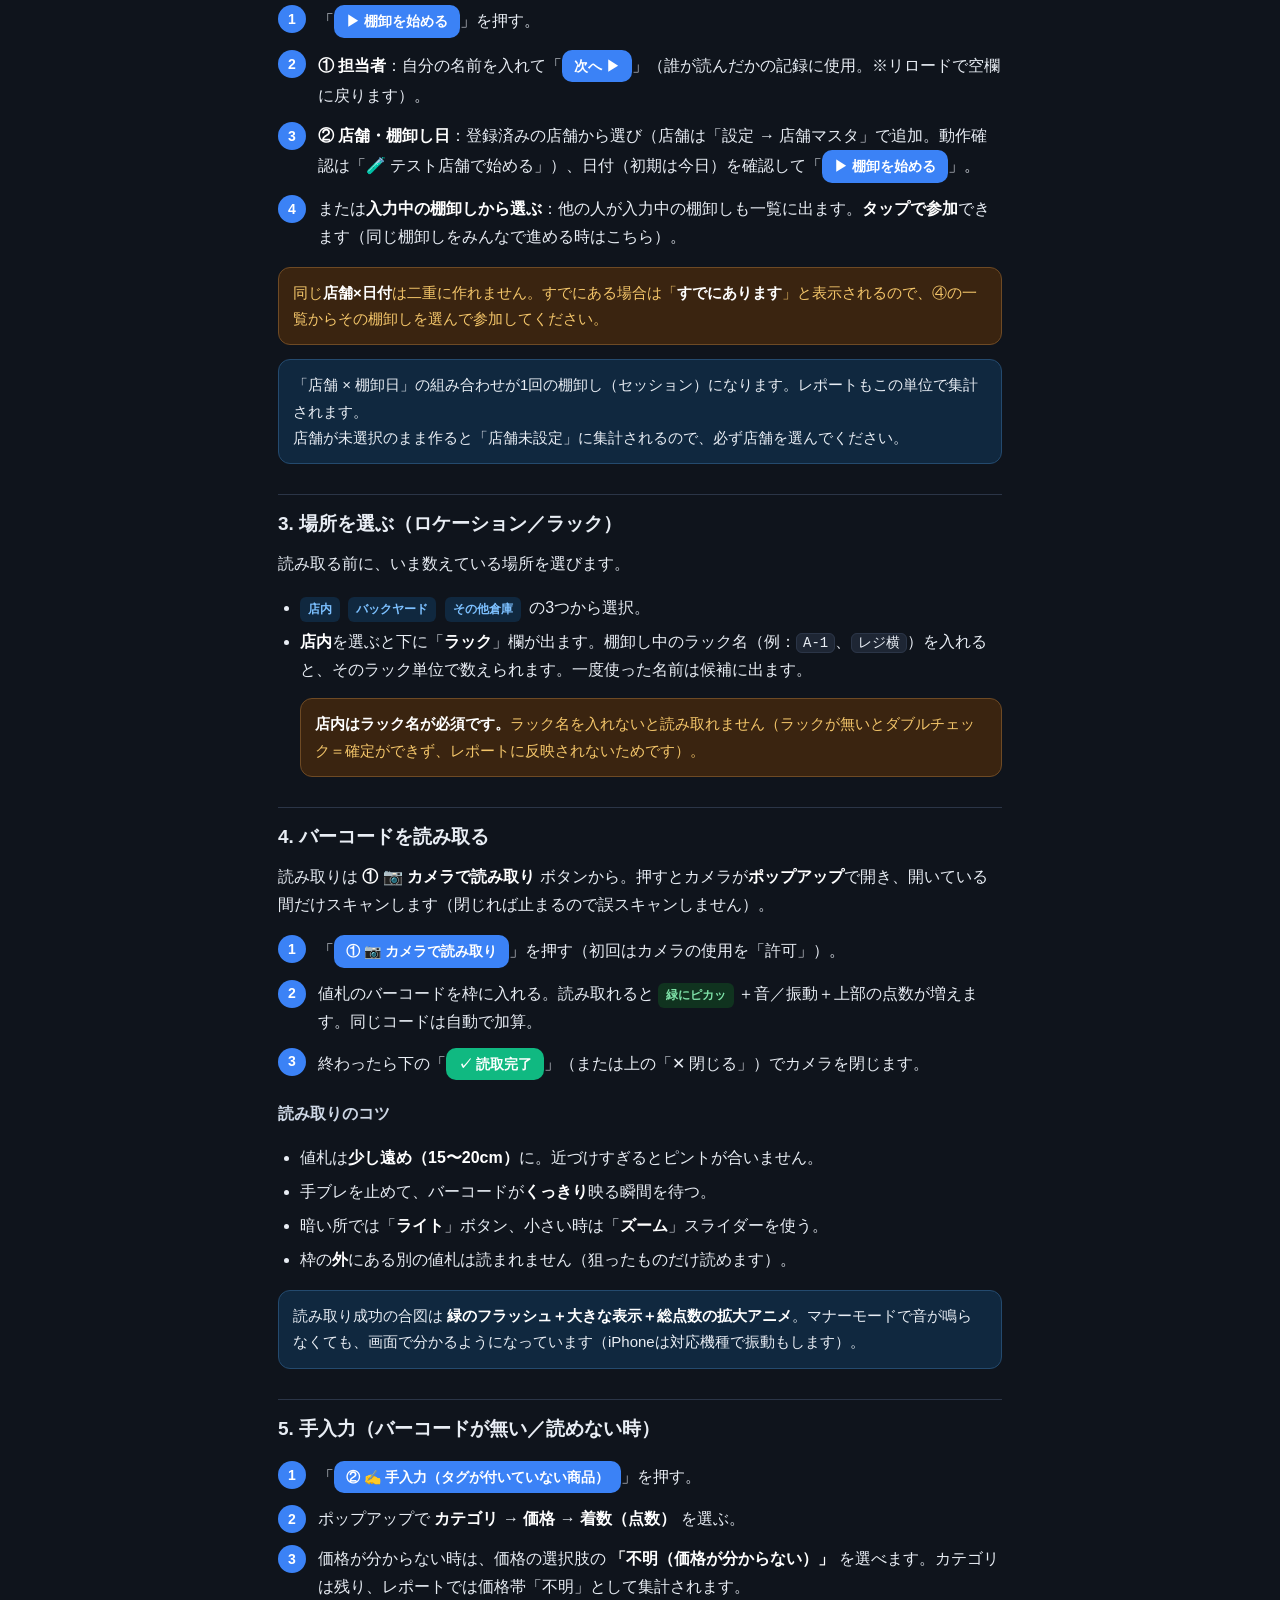
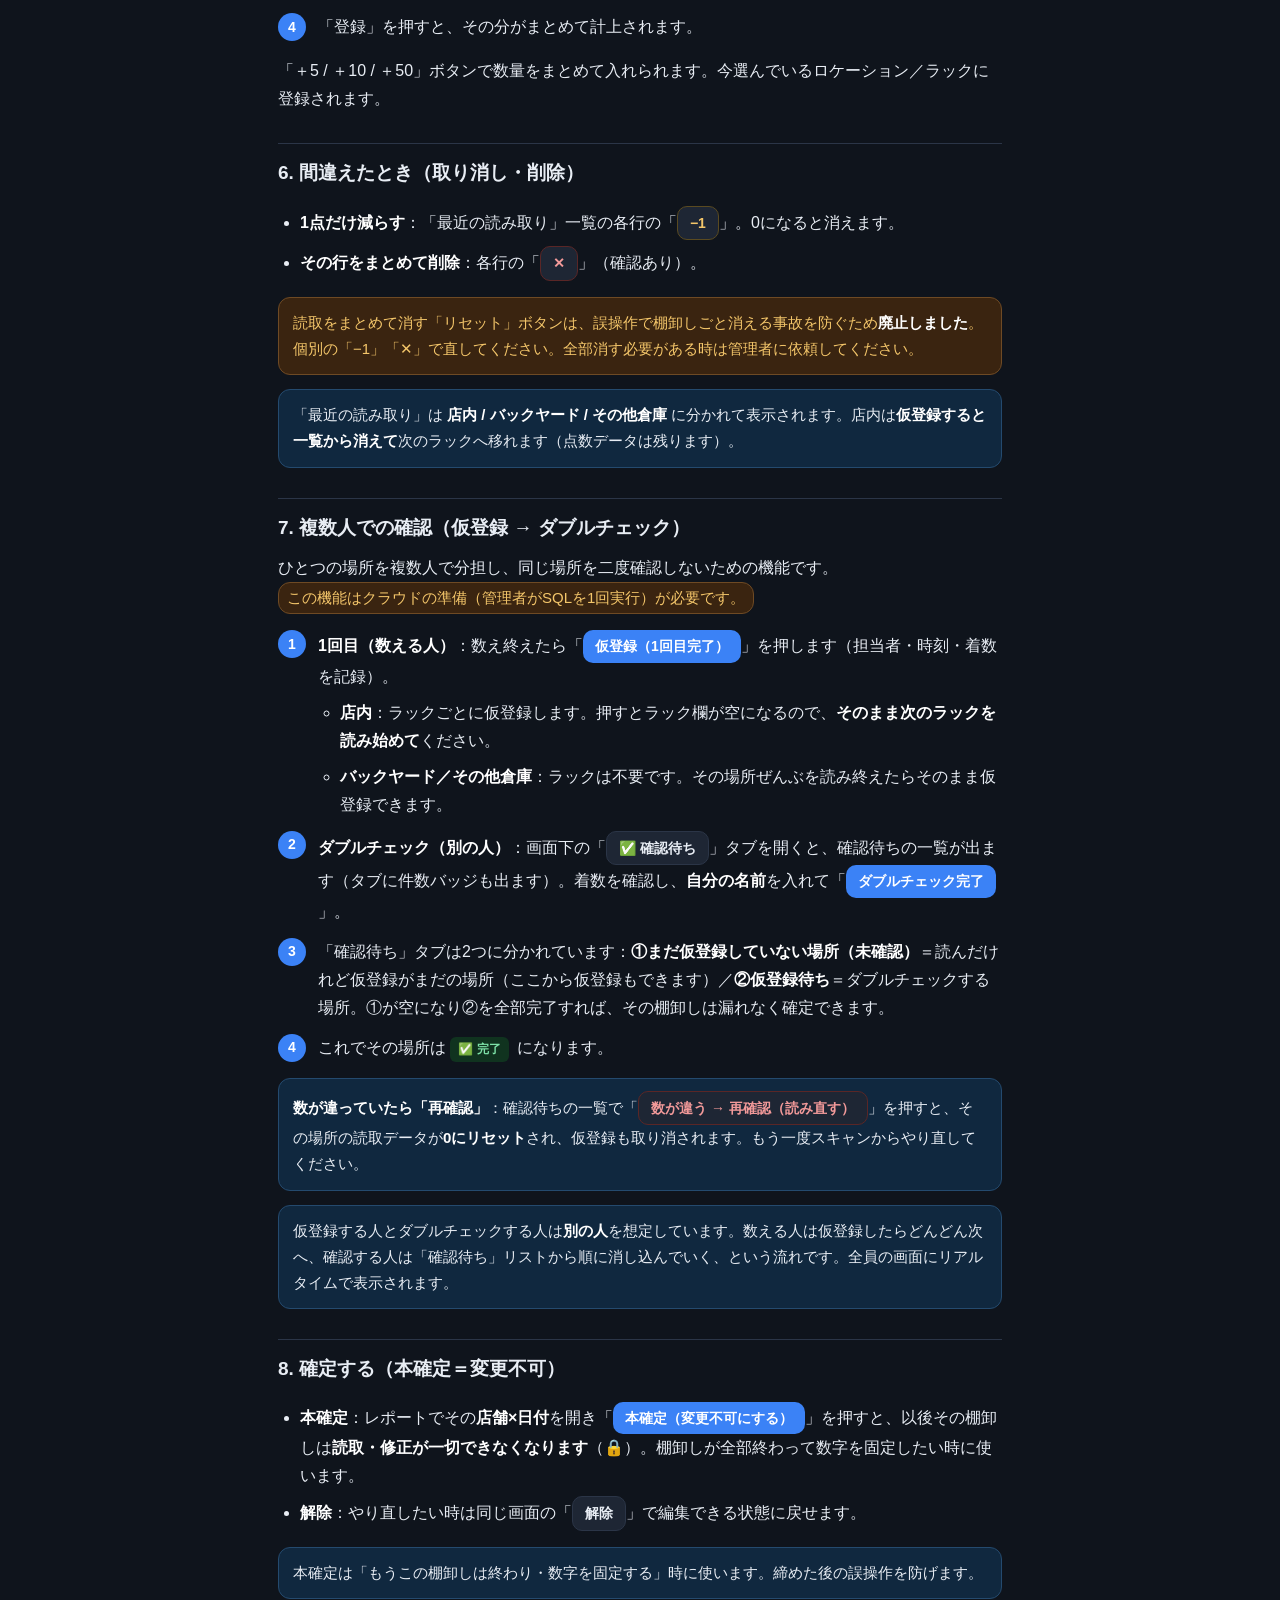
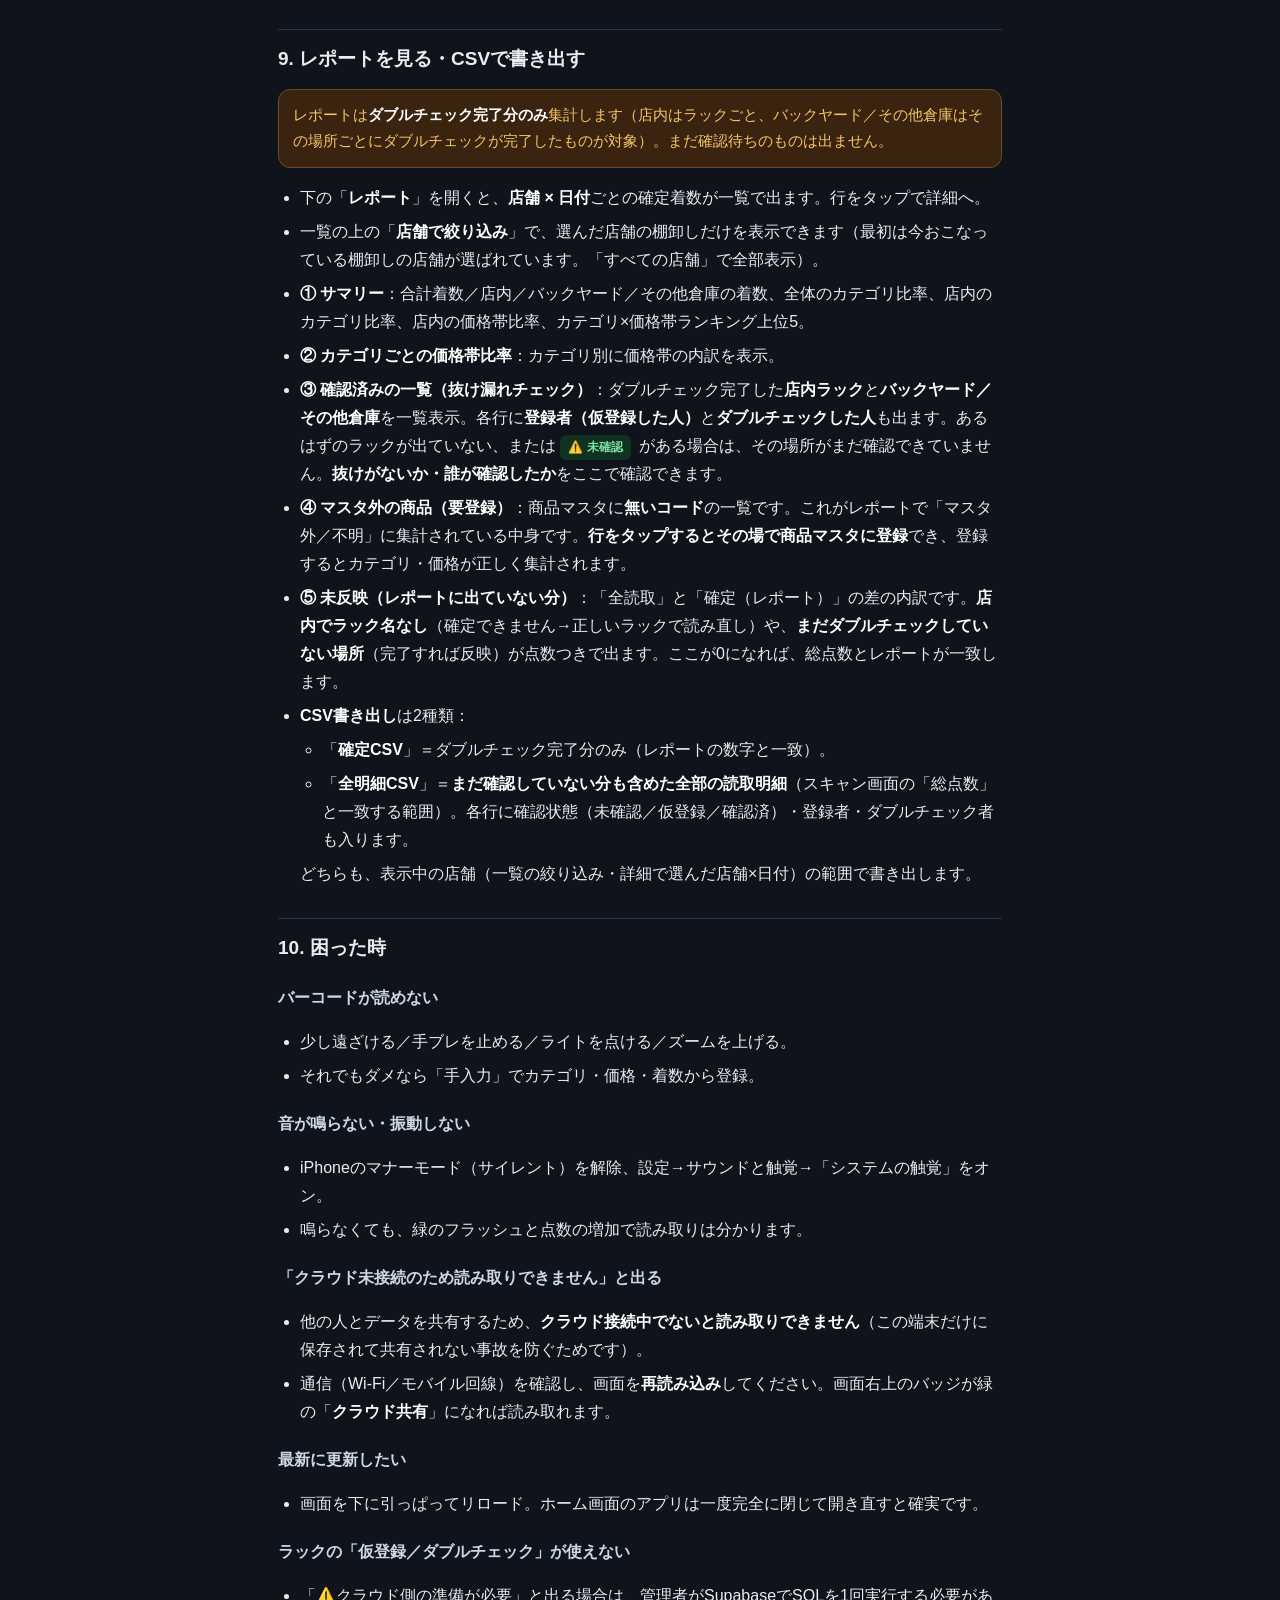
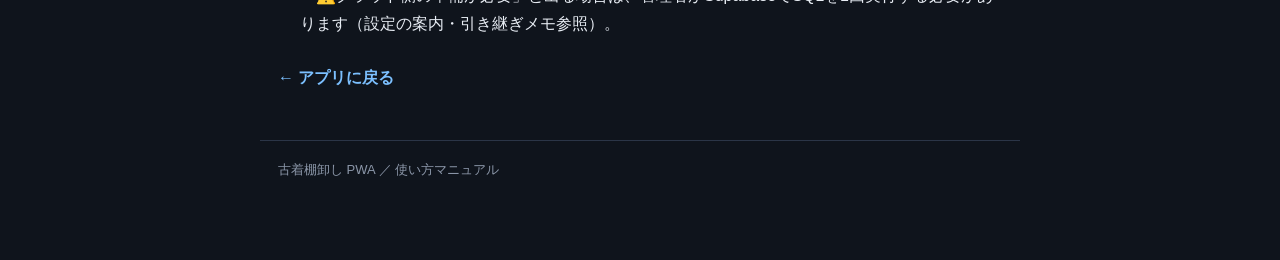
==== commit e39a1a53: "確定照合を店舗×日付×ラックに修正＋未確認の場所を可視化 U2/U3が完了でも出ない・U1が合わない原因＝確定判定がセッション単位で、 複数セッション（同じ店舗×日付が別セッション）だと読取と確認記録" ====
--- a/manual.html
+++ b/manual.html
@@ -160,6 +160,7 @@
       </ul>
     </li>
     <li><b>ダブルチェック（別の人）</b>：画面下の「<span class="btn-demo demo-ghost">✅ 確認待ち</span>」タブを開くと、確認待ちの一覧が出ます（タブに件数バッジも出ます）。着数を確認し、<b>自分の名前</b>を入れて「<span class="btn-demo demo-primary">ダブルチェック完了</span>」。</li>
+    <li>「確認待ち」タブは2つに分かれています：<b>①まだ仮登録していない場所（未確認）</b>＝読んだけれど仮登録がまだの場所（ここから仮登録もできます）／<b>②仮登録待ち</b>＝ダブルチェックする場所。①が空になり②を全部完了すれば、その棚卸しは漏れなく確定できます。</li>
     <li>これでその場所は <span class="t-final tag">✅ 完了</span> になります。</li>
   </ol>
   <div class="note"><b>数が違っていたら「再確認」</b>：確認待ちの一覧で「<span class="btn-demo demo-red">数が違う → 再確認（読み直す）</span>」を押すと、その場所の読取データが<b>0にリセット</b>され、仮登録も取り消されます。もう一度スキャンからやり直してください。</div>
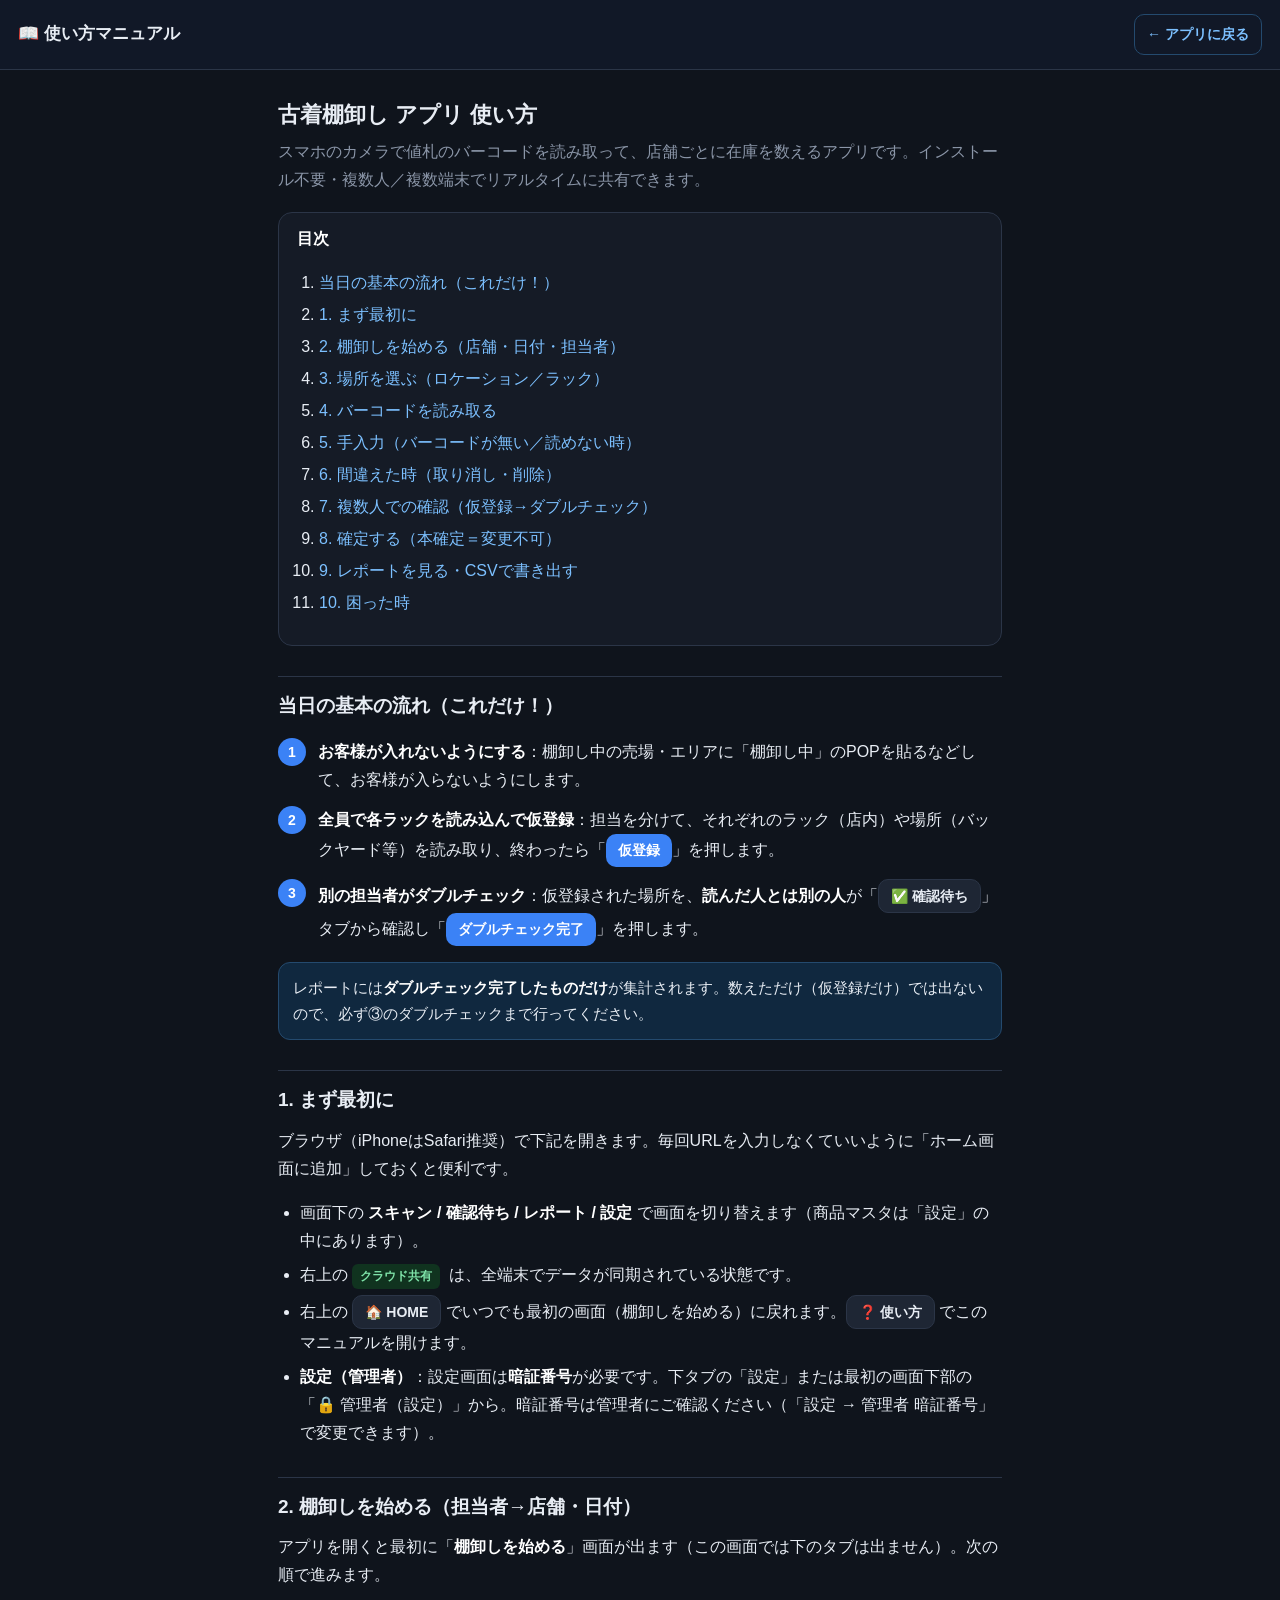
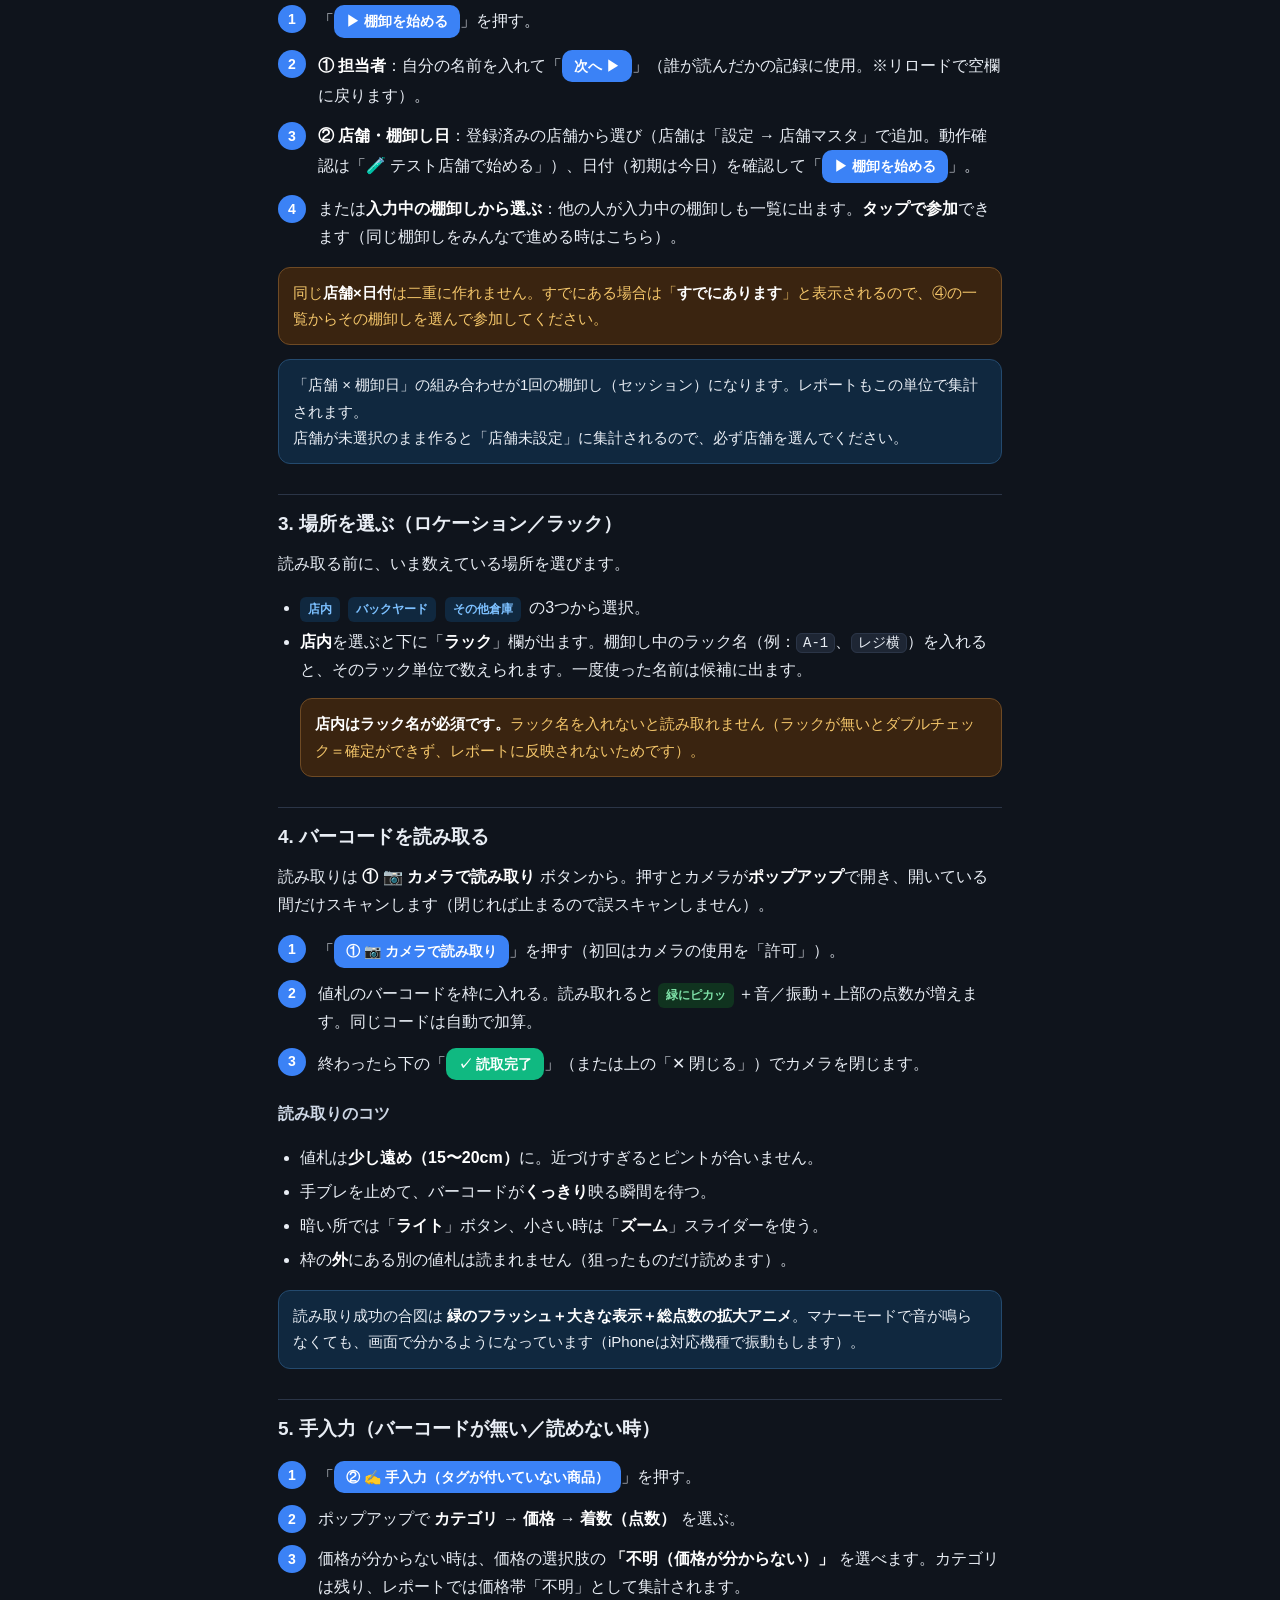
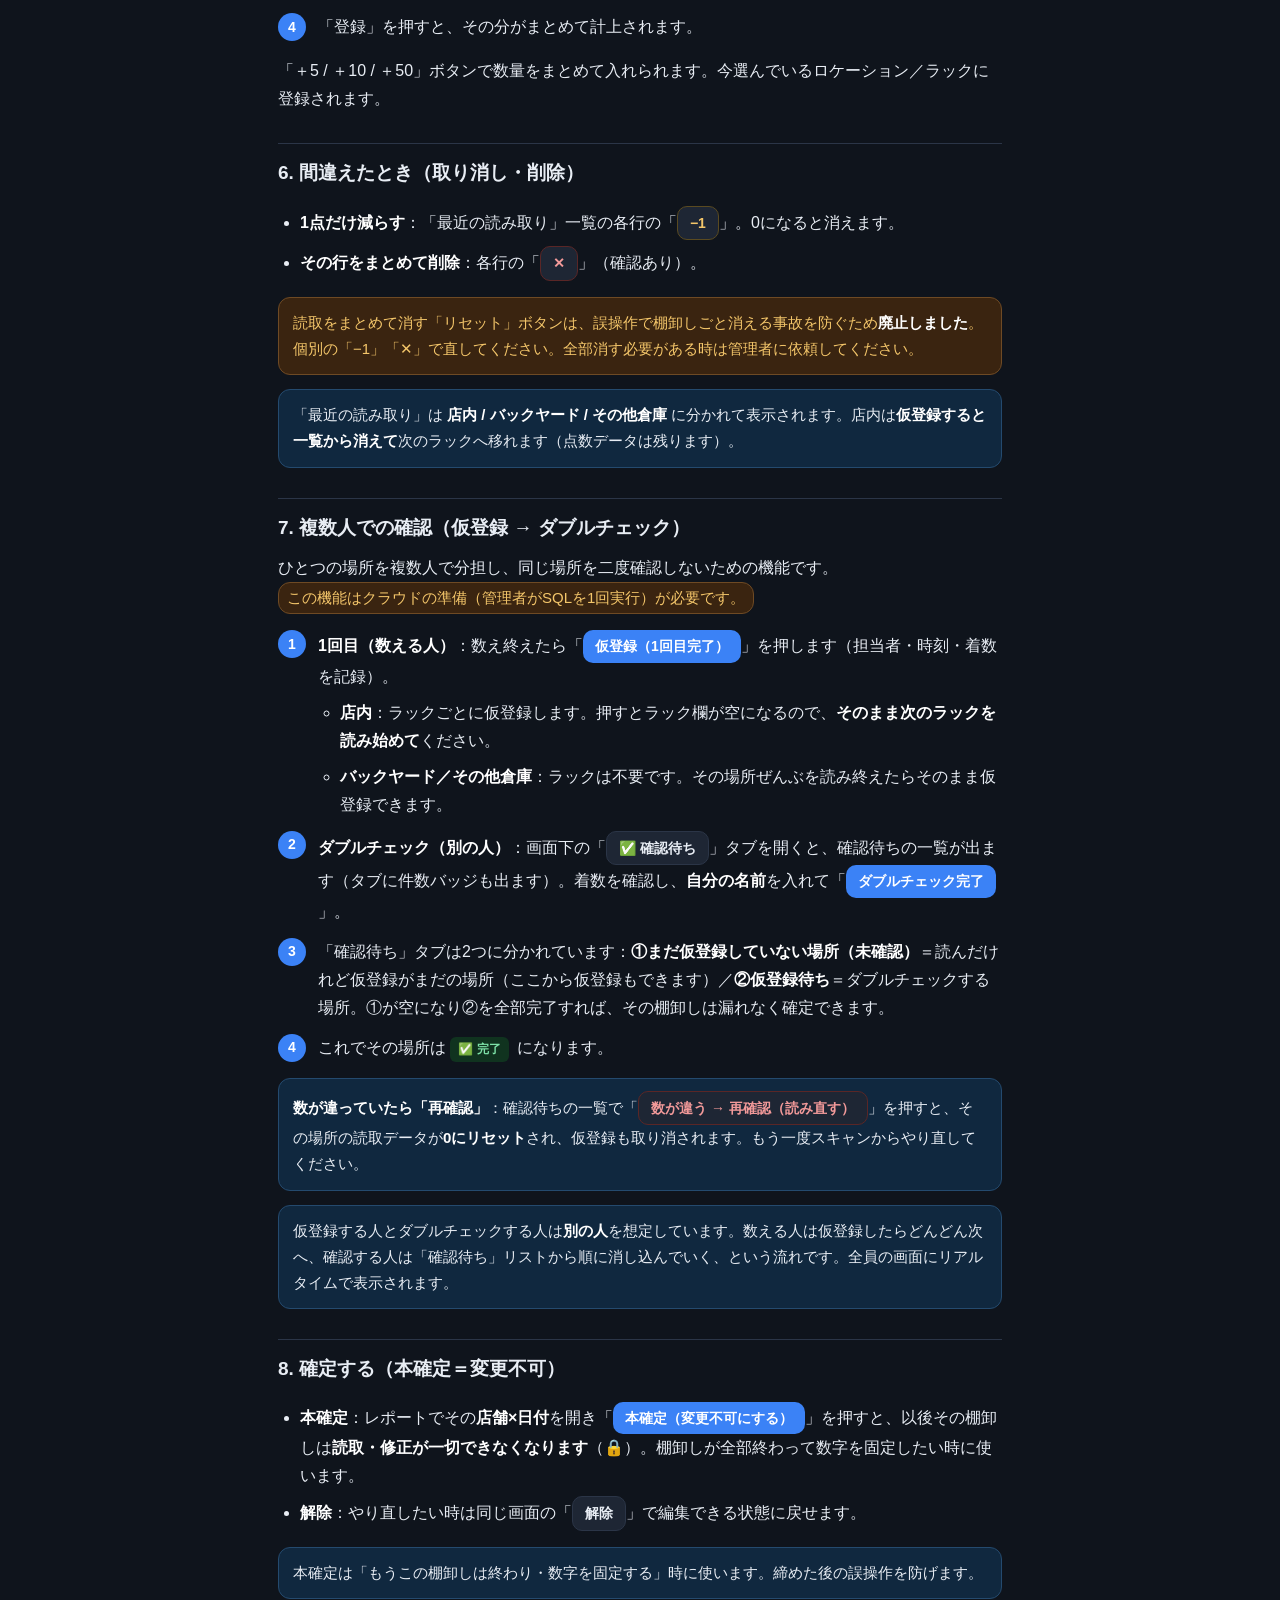
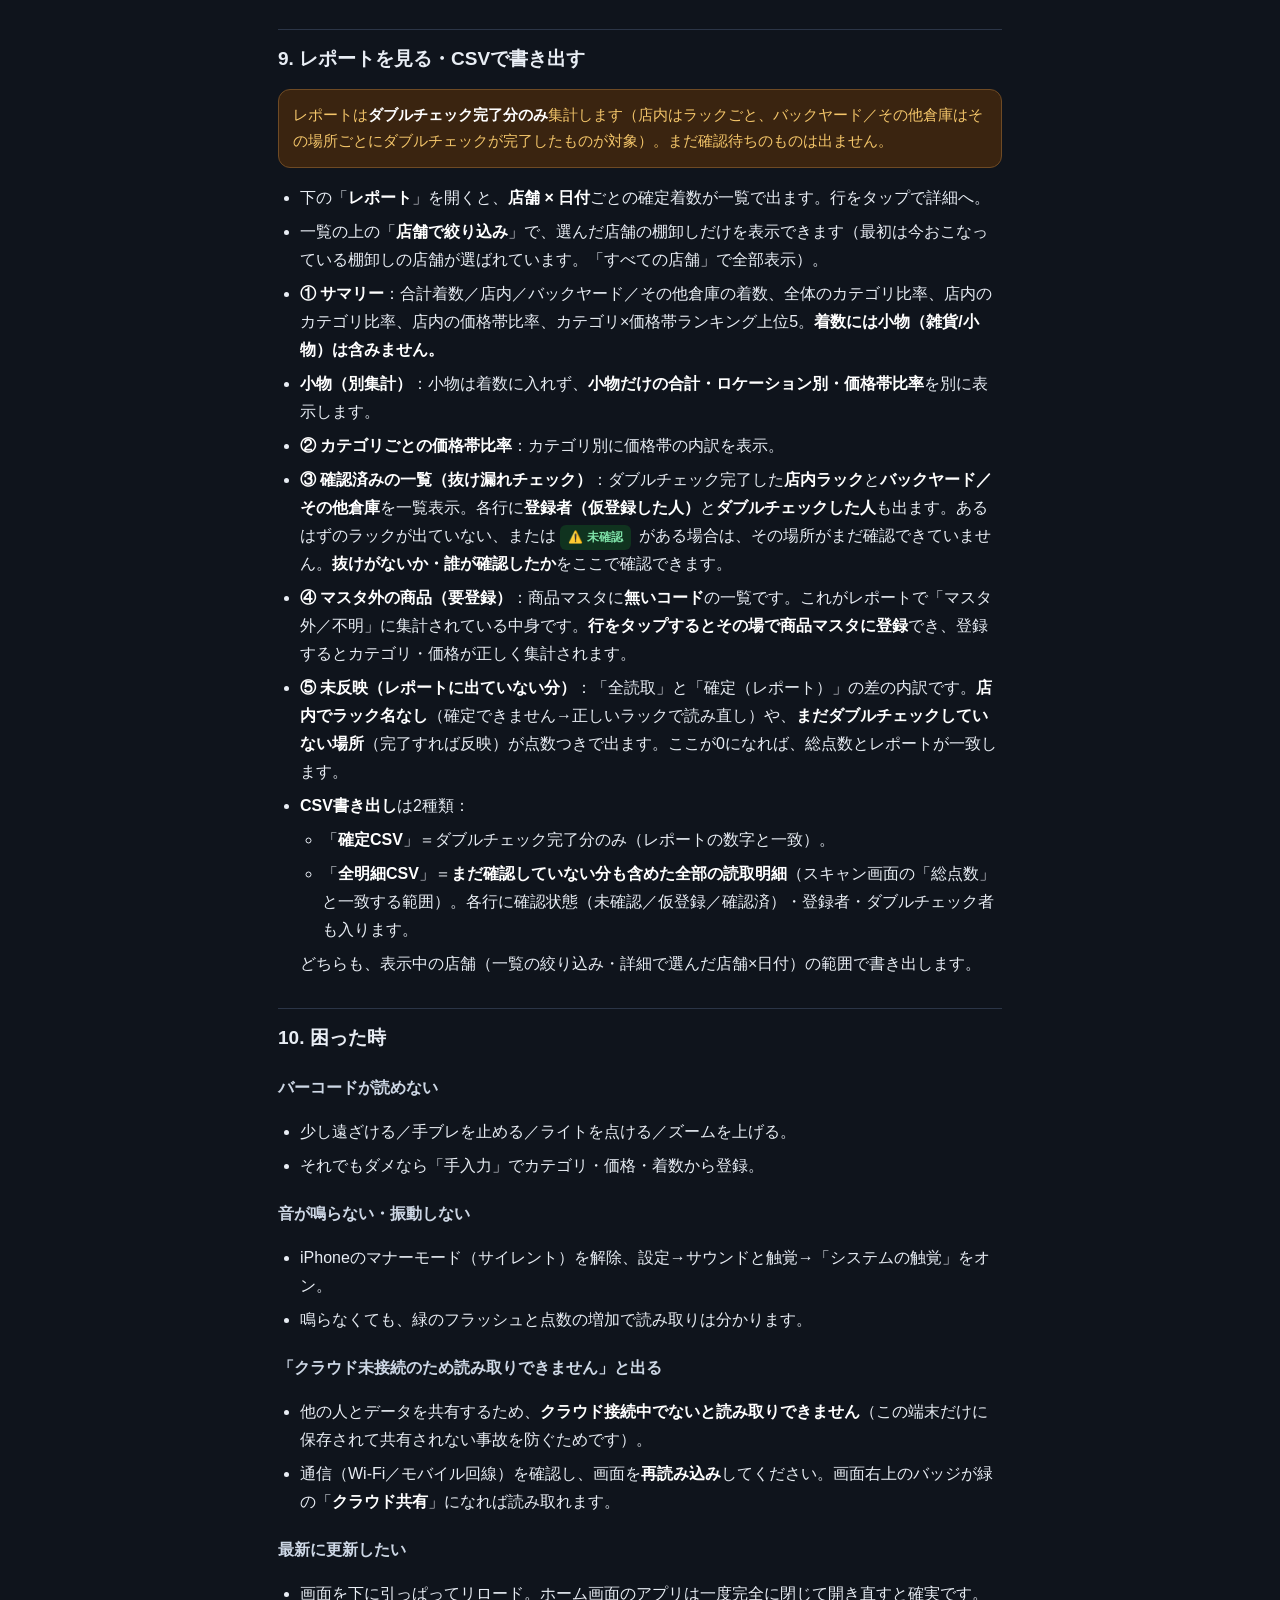
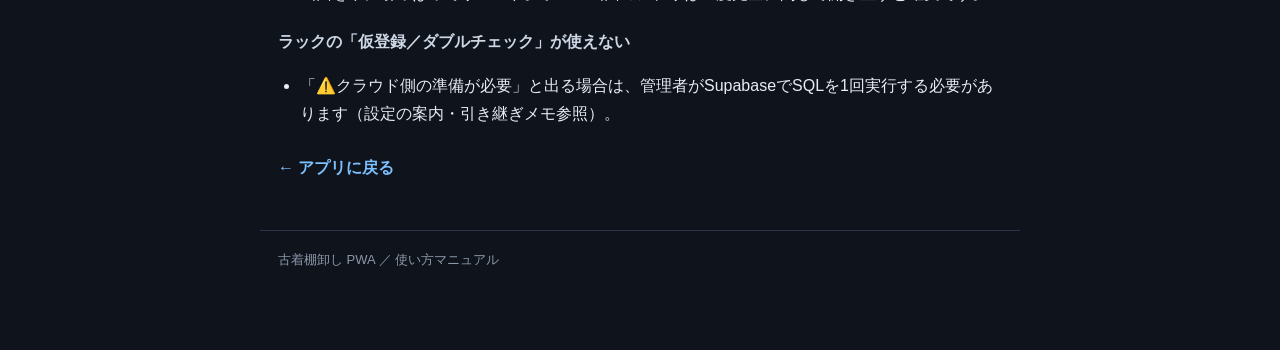
==== commit 3e212dfc: "小物を着数から除外し、レポートで別集計に - カテゴリ名に「小物」を含む商品（雑貨/小物）は「着数」に含めない - レポート詳細に「小物（着数とは別集計）」を追加：合計・ロケーション別・価格帯比率 -" ====
--- a/manual.html
+++ b/manual.html
@@ -178,7 +178,8 @@
   <ul>
     <li>下の「<b>レポート</b>」を開くと、<b>店舗 × 日付</b>ごとの確定着数が一覧で出ます。行をタップで詳細へ。</li>
     <li>一覧の上の「<b>店舗で絞り込み</b>」で、選んだ店舗の棚卸しだけを表示できます（最初は今おこなっている棚卸しの店舗が選ばれています。「すべての店舗」で全部表示）。</li>
-    <li><b>① サマリー</b>：合計着数／店内／バックヤード／その他倉庫の着数、全体のカテゴリ比率、店内のカテゴリ比率、店内の価格帯比率、カテゴリ×価格帯ランキング上位5。</li>
+    <li><b>① サマリー</b>：合計着数／店内／バックヤード／その他倉庫の着数、全体のカテゴリ比率、店内のカテゴリ比率、店内の価格帯比率、カテゴリ×価格帯ランキング上位5。<b>着数には小物（雑貨/小物）は含みません。</b></li>
+    <li><b>小物（別集計）</b>：小物は着数に入れず、<b>小物だけの合計・ロケーション別・価格帯比率</b>を別に表示します。</li>
     <li><b>② カテゴリごとの価格帯比率</b>：カテゴリ別に価格帯の内訳を表示。</li>
     <li><b>③ 確認済みの一覧（抜け漏れチェック）</b>：ダブルチェック完了した<b>店内ラック</b>と<b>バックヤード／その他倉庫</b>を一覧表示。各行に<b>登録者（仮登録した人）</b>と<b>ダブルチェックした人</b>も出ます。あるはずのラックが出ていない、または <span class="t-final tag">⚠️ 未確認</span> がある場合は、その場所がまだ確認できていません。<b>抜けがないか・誰が確認したか</b>をここで確認できます。</li>
     <li><b>④ マスタ外の商品（要登録）</b>：商品マスタに<b>無いコード</b>の一覧です。これがレポートで「マスタ外／不明」に集計されている中身です。<b>行をタップするとその場で商品マスタに登録</b>でき、登録するとカテゴリ・価格が正しく集計されます。</li>
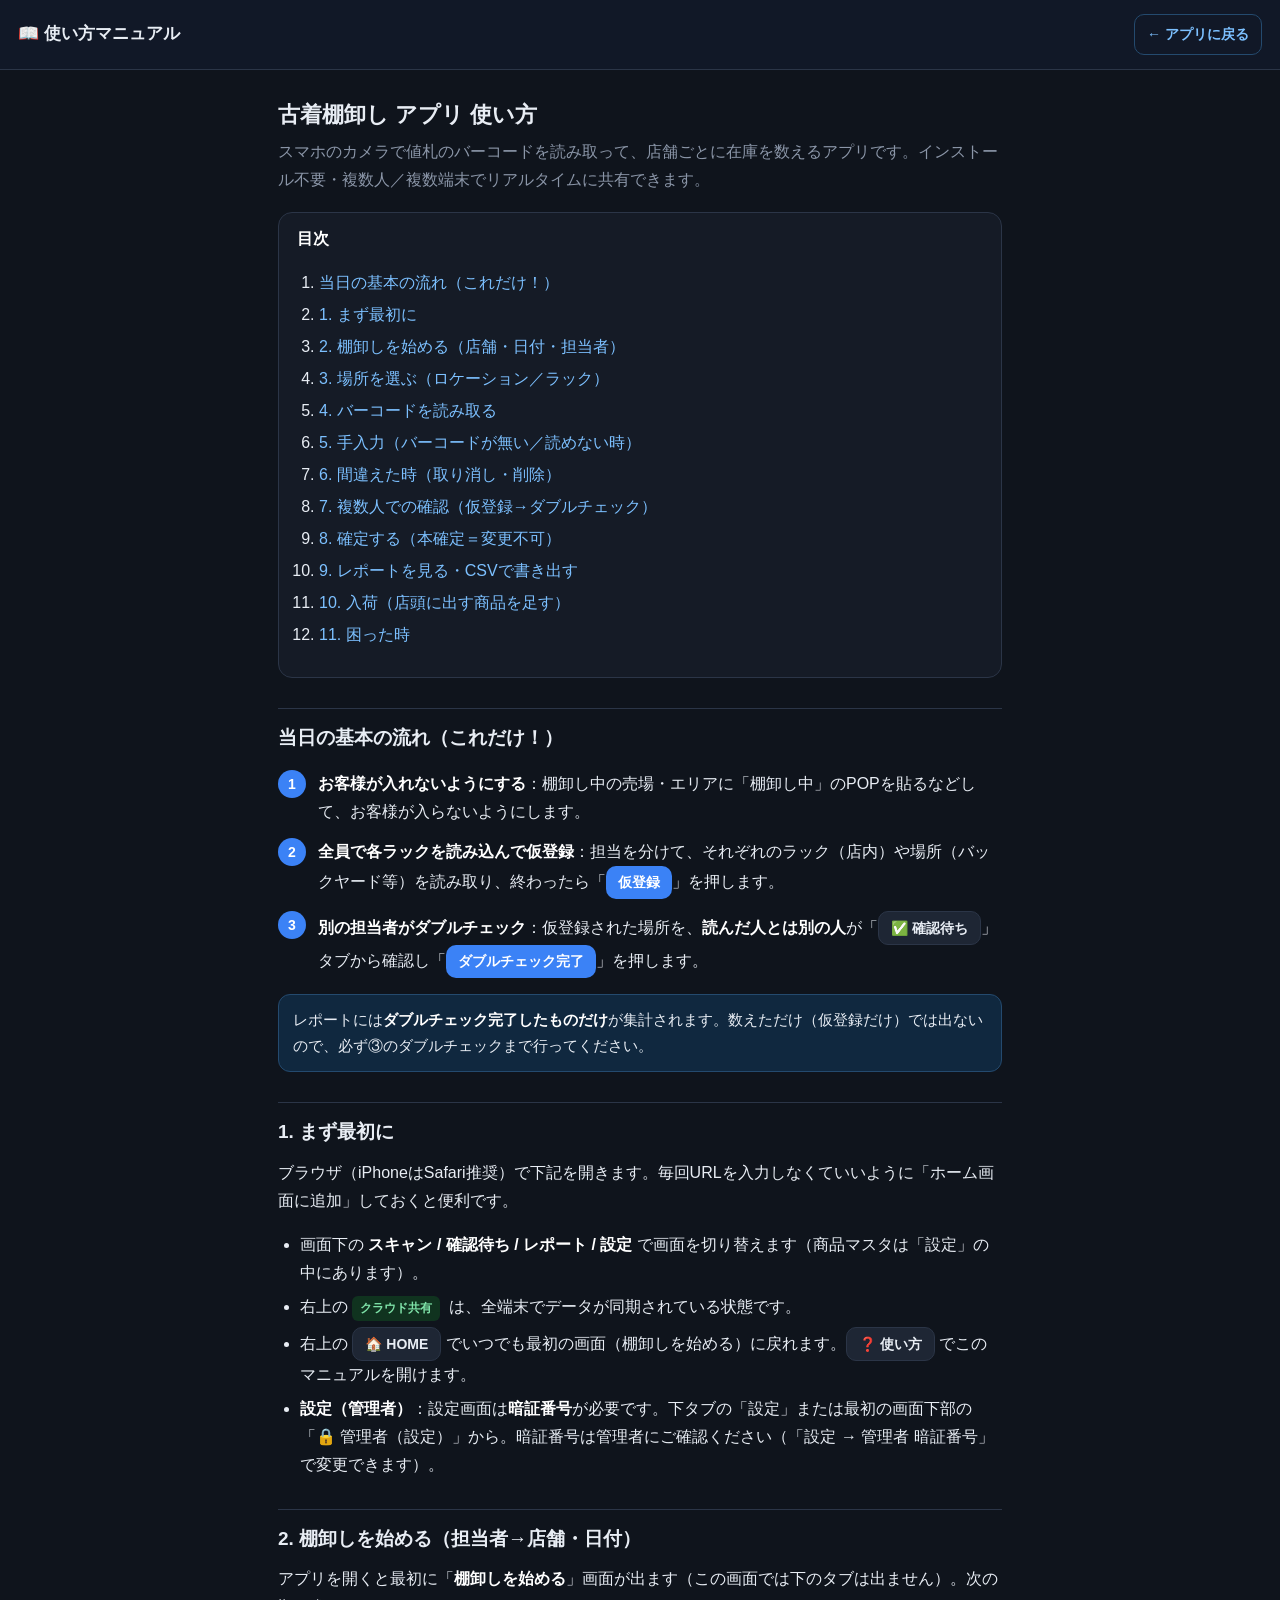
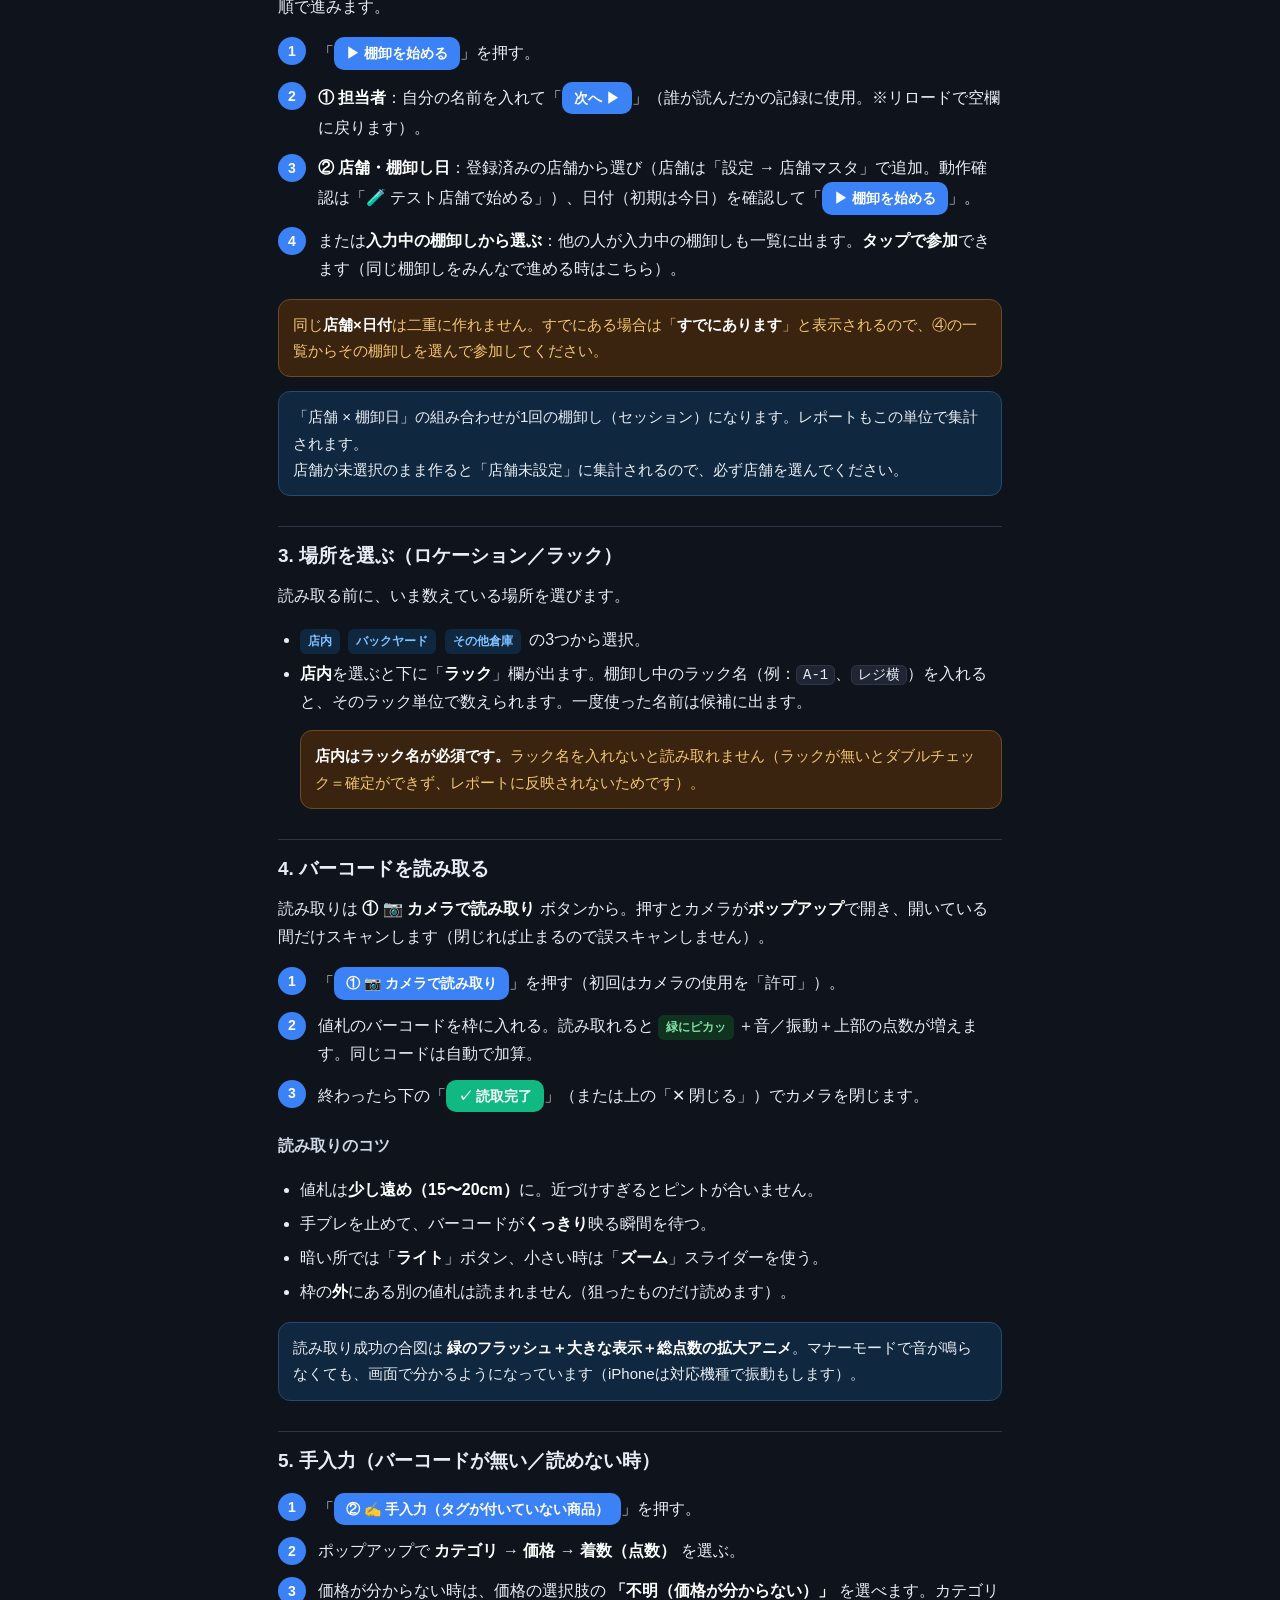
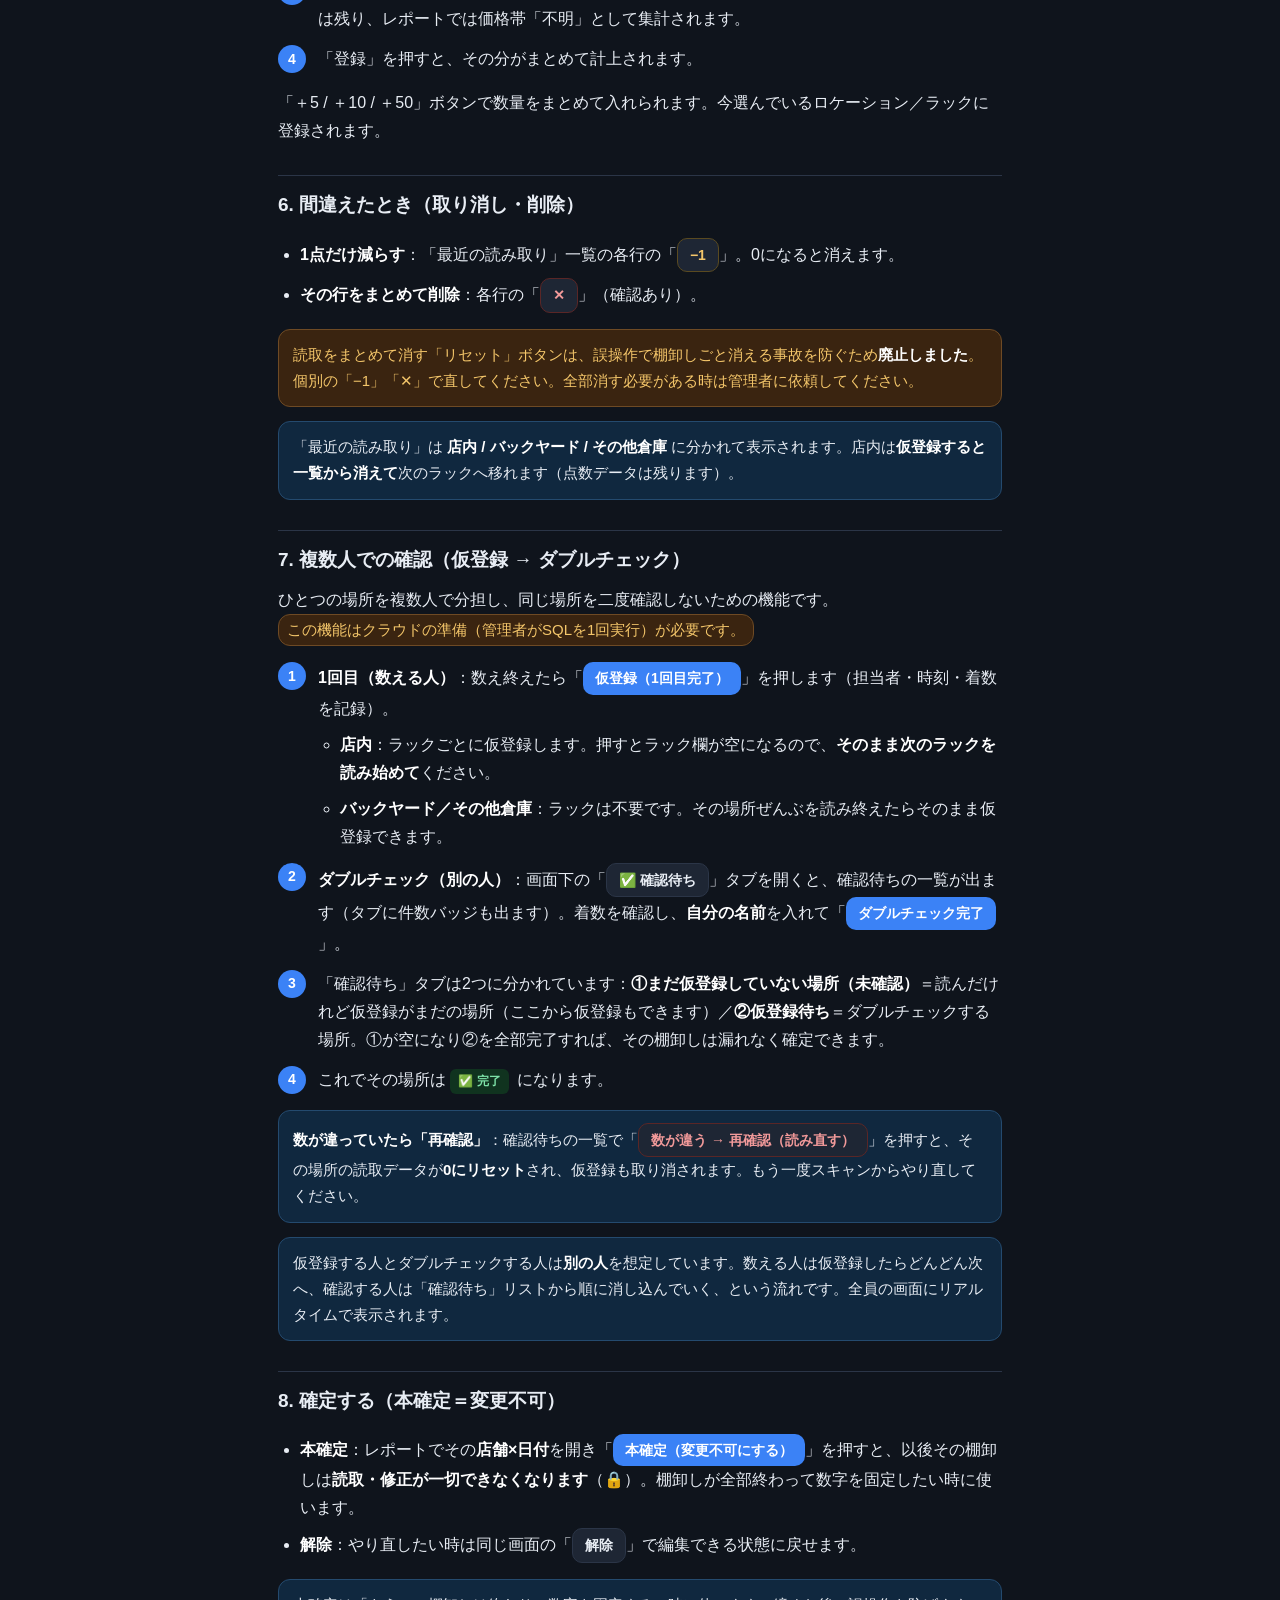
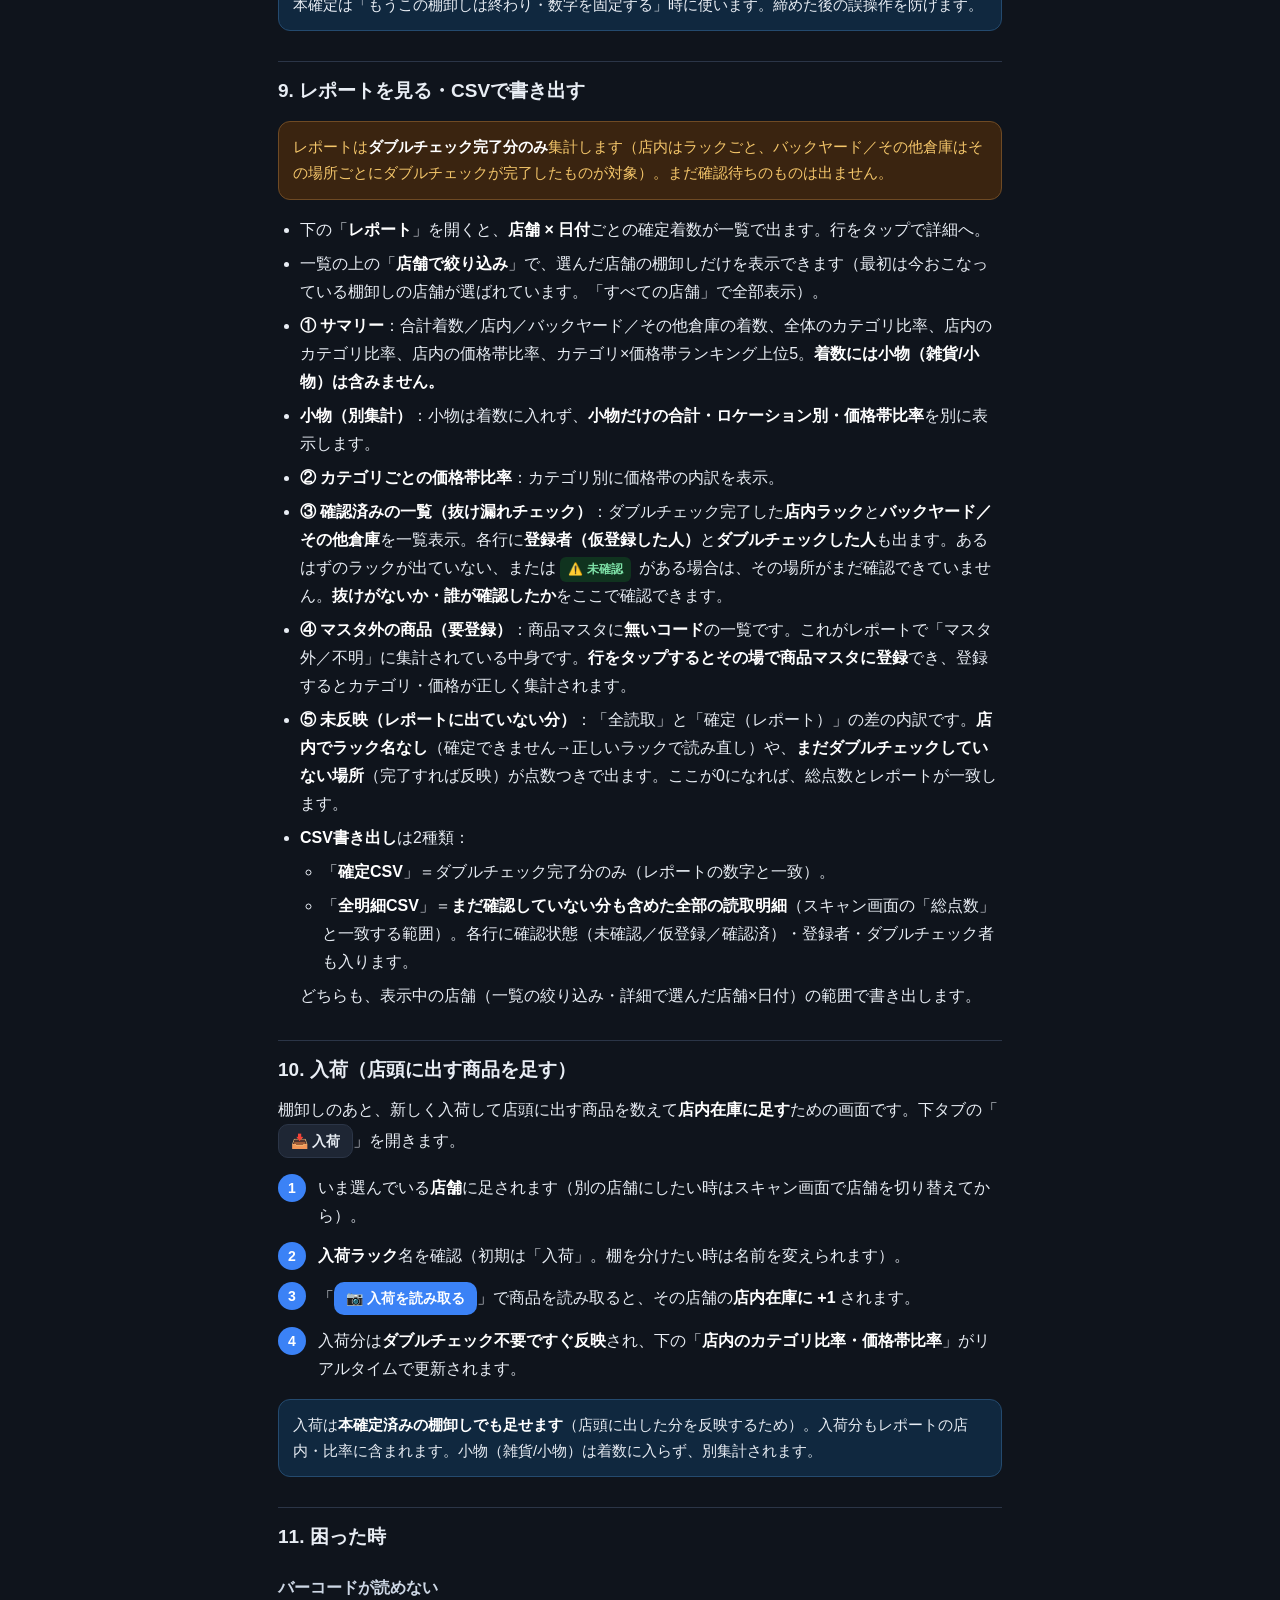
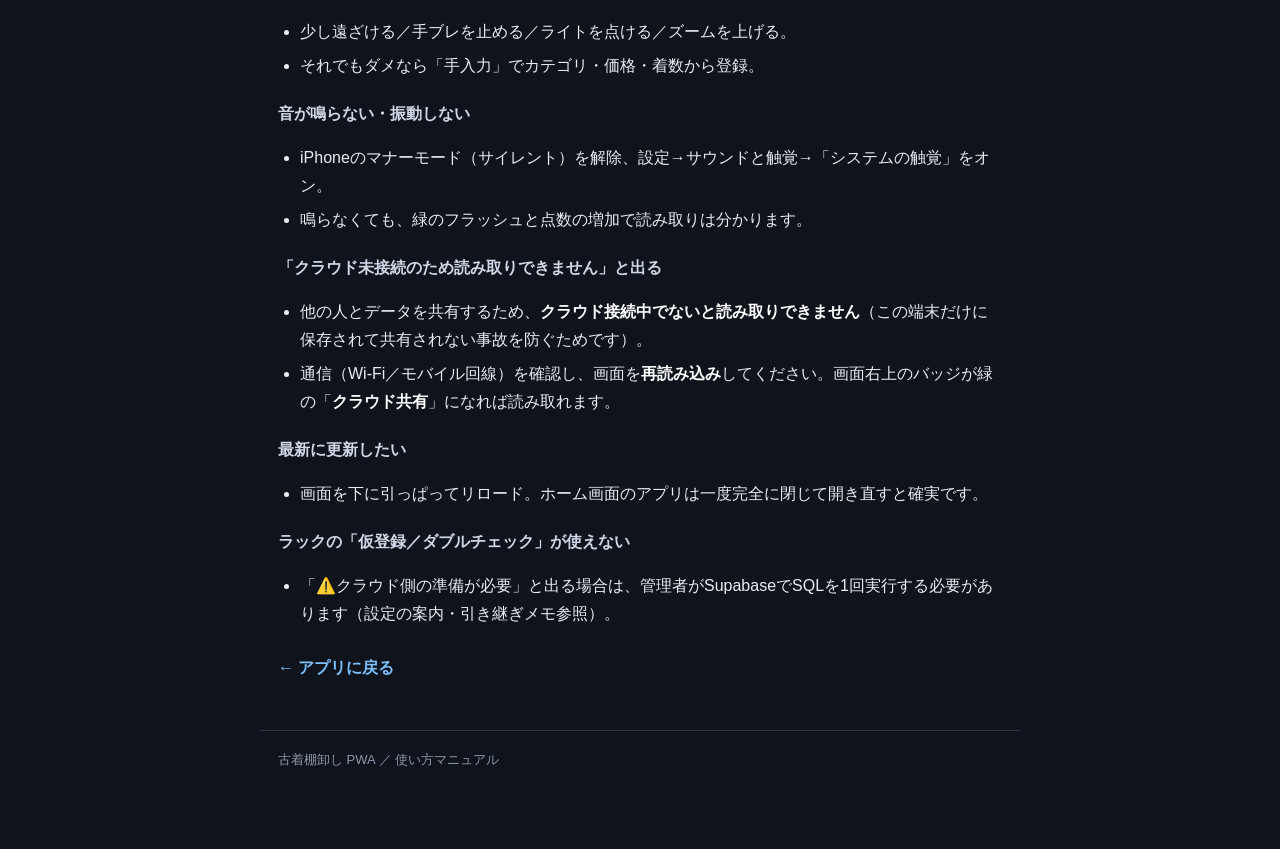
==== commit 7b577eec: "入荷タブを追加（店内在庫に足す／店内比率をリアルタイム表示） - 新タブ「入荷」を追加。読み取ると選択中店舗の店内在庫に +1 - 入荷ラック（初期「入荷」）に加算し、自動でダブルチェック完了扱い＝即" ====
--- a/manual.html
+++ b/manual.html
@@ -77,7 +77,8 @@
       <li><a href="#double">7. 複数人での確認（仮登録→ダブルチェック）</a></li>
       <li><a href="#confirm">8. 確定する（本確定＝変更不可）</a></li>
       <li><a href="#report">9. レポートを見る・CSVで書き出す</a></li>
-      <li><a href="#trouble">10. 困った時</a></li>
+      <li><a href="#receiving">10. 入荷（店頭に出す商品を足す）</a></li>
+      <li><a href="#trouble">11. 困った時</a></li>
     </ol>
   </div>
 
@@ -192,7 +193,17 @@
       どちらも、表示中の店舗（一覧の絞り込み・詳細で選んだ店舗×日付）の範囲で書き出します。</li>
   </ul>
 
-  <h2 id="trouble">10. 困った時</h2>
+  <h2 id="receiving">10. 入荷（店頭に出す商品を足す）</h2>
+  <p>棚卸しのあと、新しく入荷して店頭に出す商品を数えて<b>店内在庫に足す</b>ための画面です。下タブの「<span class="btn-demo demo-ghost">📥 入荷</span>」を開きます。</p>
+  <ol class="steps">
+    <li>いま選んでいる<b>店舗</b>に足されます（別の店舗にしたい時はスキャン画面で店舗を切り替えてから）。</li>
+    <li><b>入荷ラック</b>名を確認（初期は「入荷」。棚を分けたい時は名前を変えられます）。</li>
+    <li>「<span class="btn-demo demo-primary">📷 入荷を読み取る</span>」で商品を読み取ると、その店舗の<b>店内在庫に +1</b> されます。</li>
+    <li>入荷分は<b>ダブルチェック不要ですぐ反映</b>され、下の「<b>店内のカテゴリ比率・価格帯比率</b>」がリアルタイムで更新されます。</li>
+  </ol>
+  <div class="note">入荷は<b>本確定済みの棚卸しでも足せます</b>（店頭に出した分を反映するため）。入荷分もレポートの店内・比率に含まれます。小物（雑貨/小物）は着数に入らず、別集計されます。</div>
+
+  <h2 id="trouble">11. 困った時</h2>
   <h3>バーコードが読めない</h3>
   <ul>
     <li>少し遠ざける／手ブレを止める／ライトを点ける／ズームを上げる。</li>
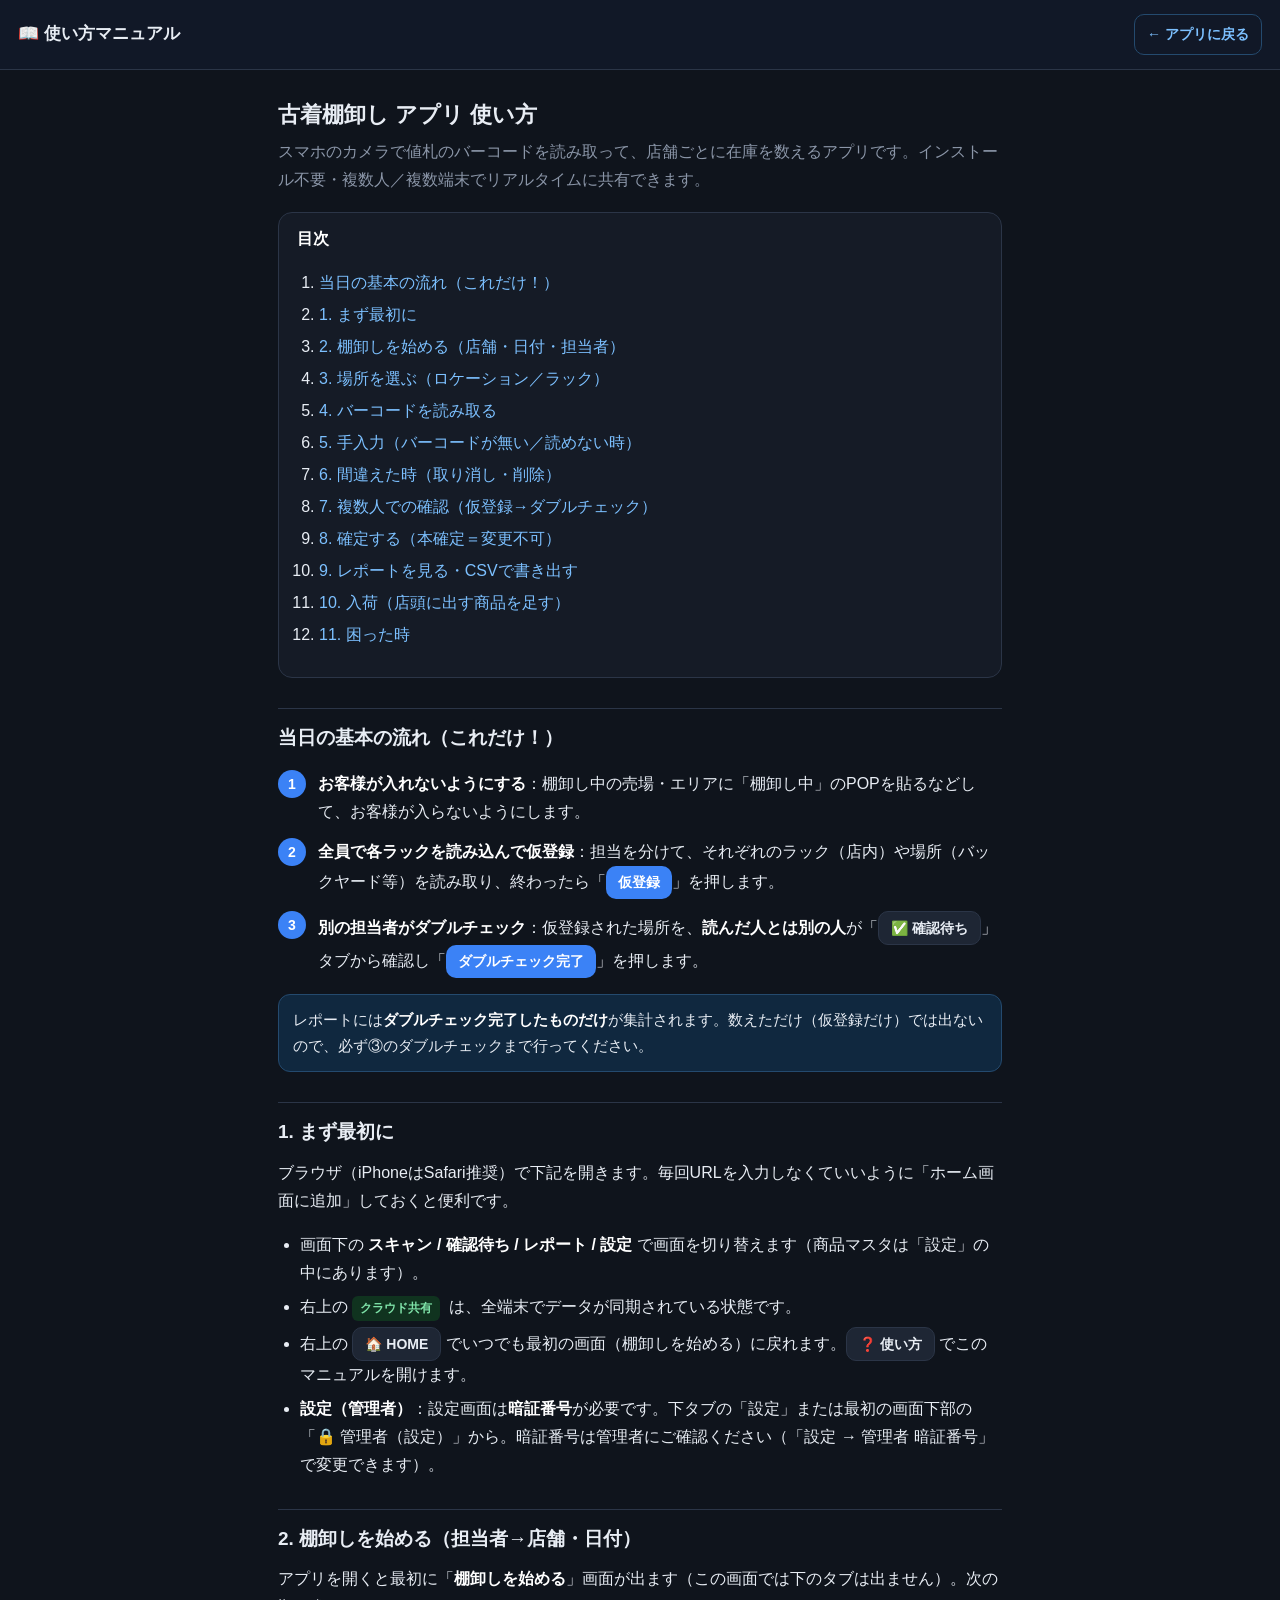
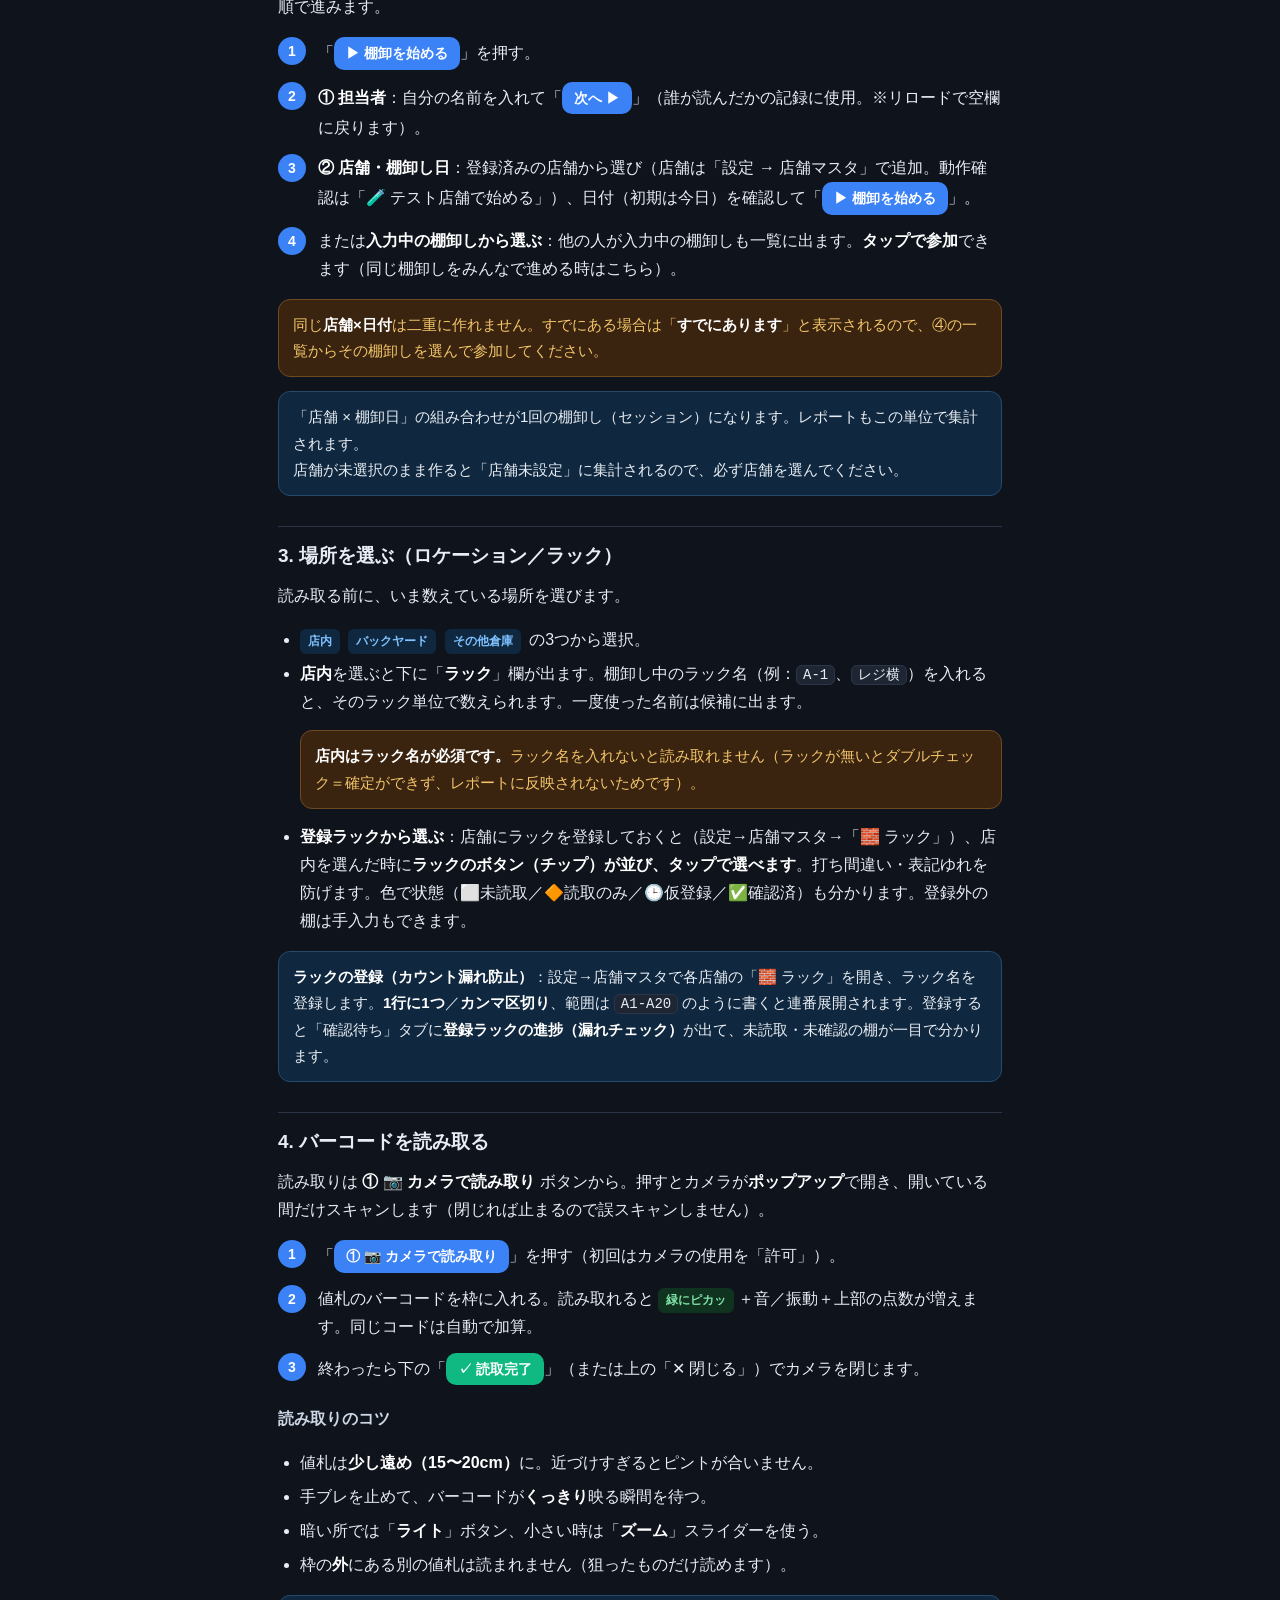
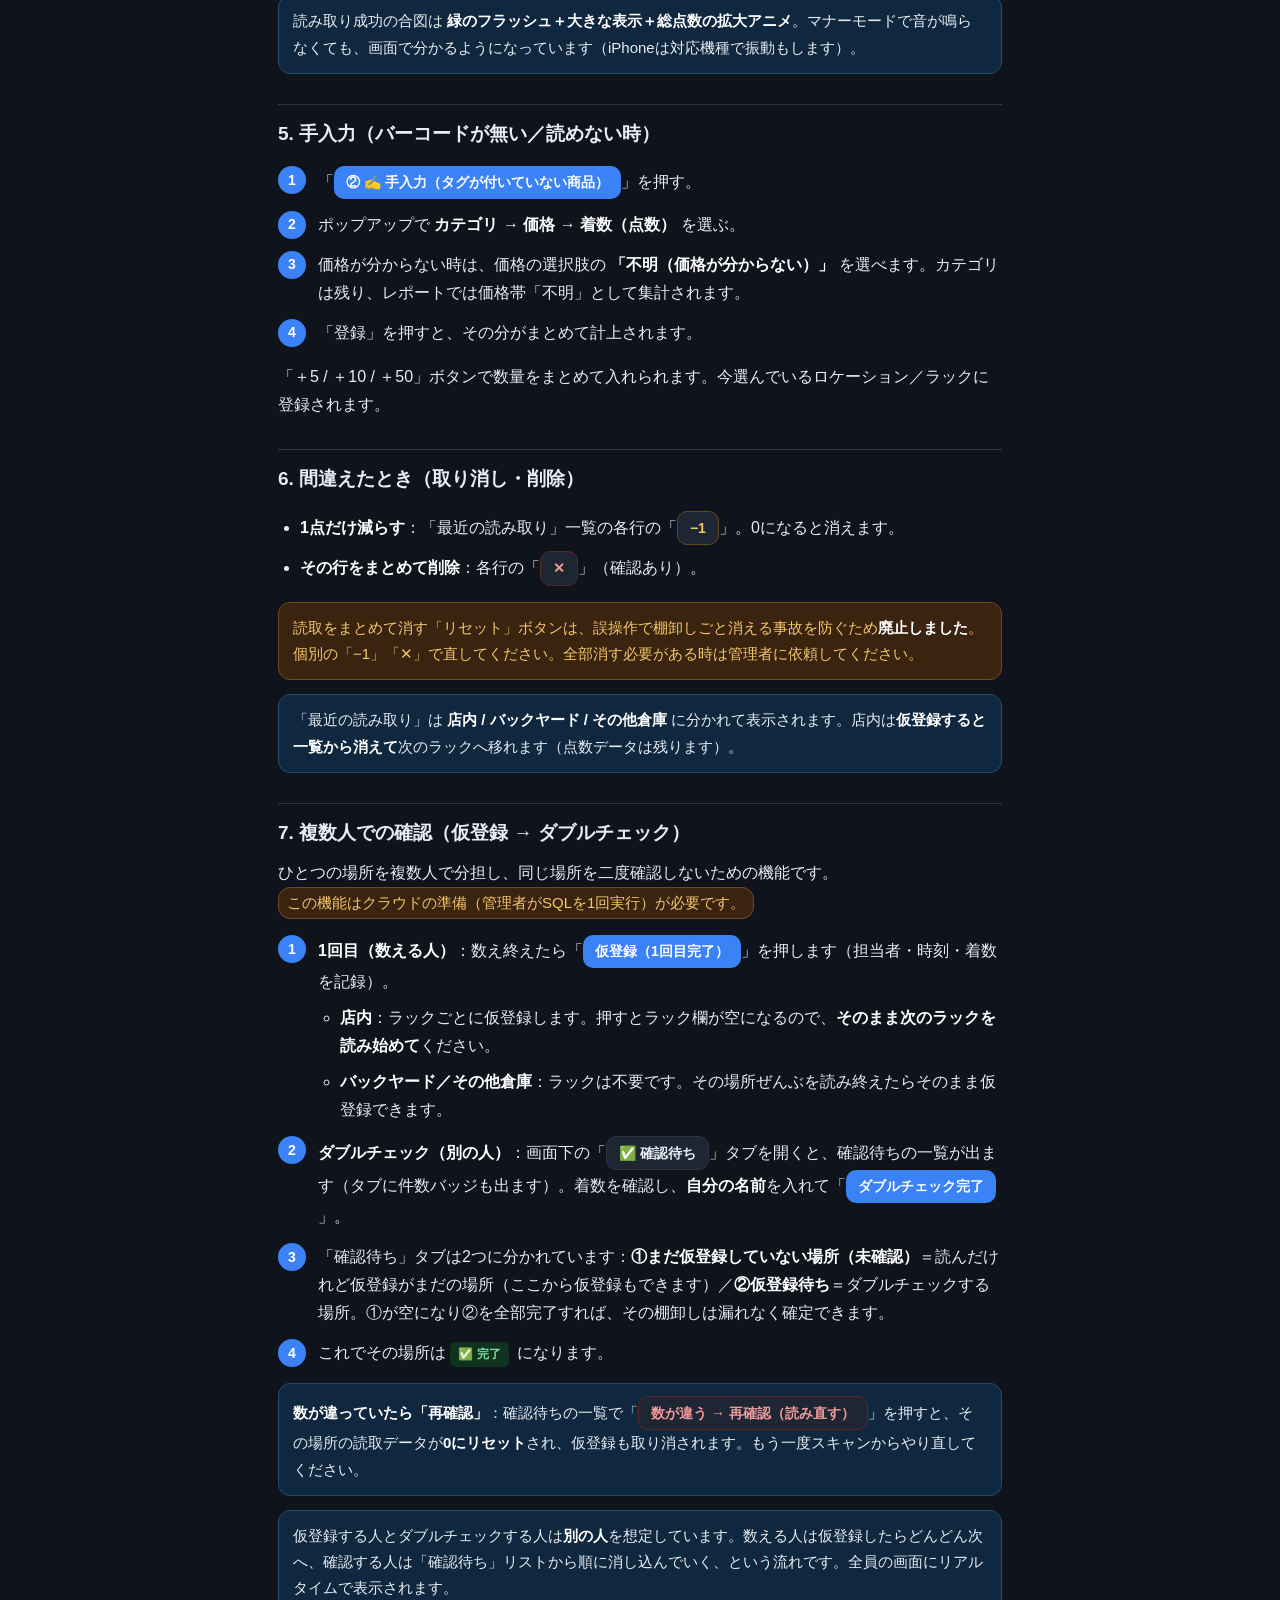
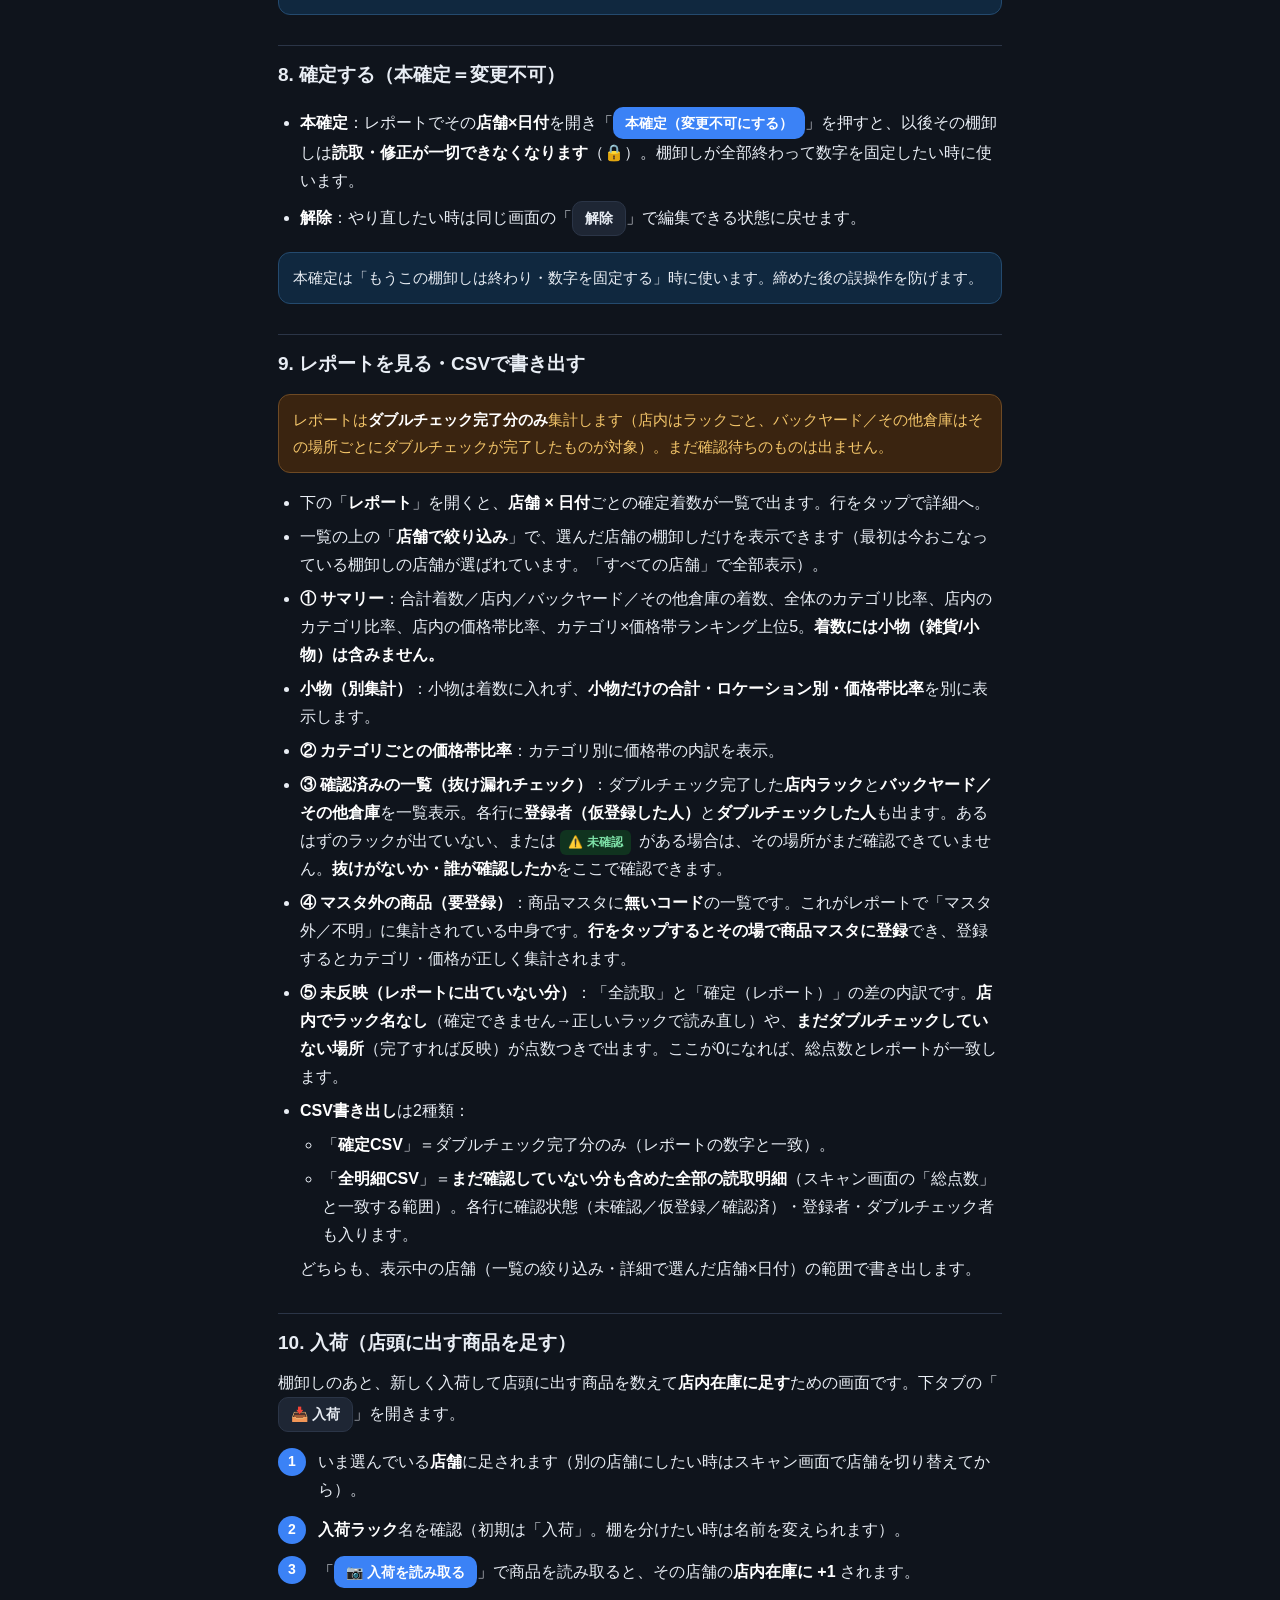
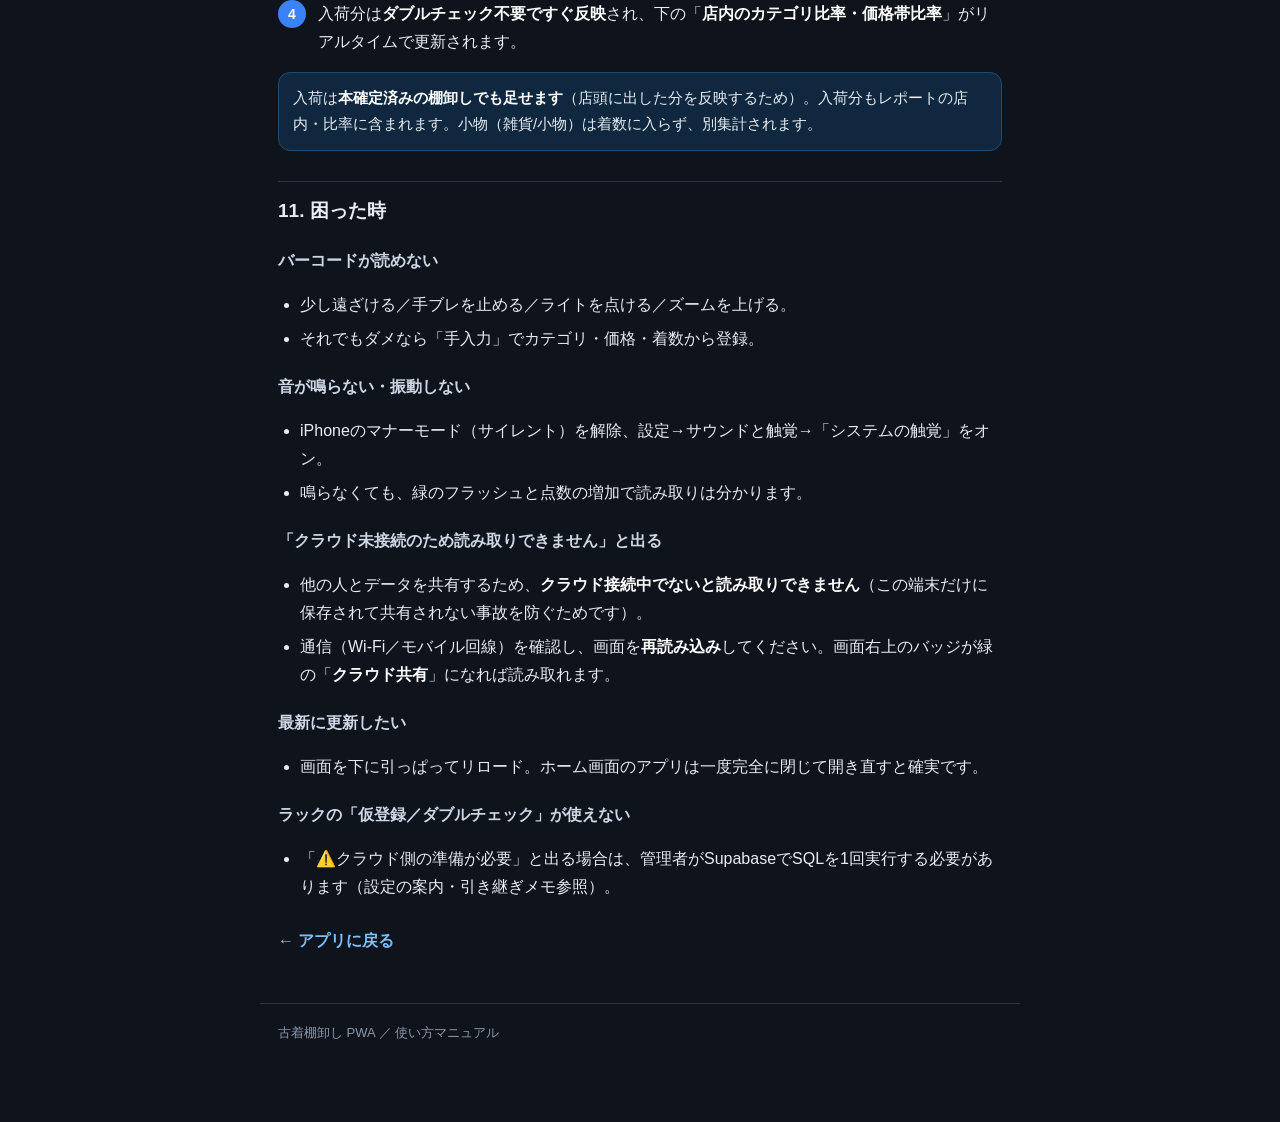
==== commit 6ec35e80: "店舗ごとのラック登録＋カウント漏れチェックを追加 - 店舗マスタに racks（ラック一覧）を保存（stores に racks 列を追加。SQL 1回） - 設定→店舗マスタの「🧱 ラック」でラック" ====
--- a/manual.html
+++ b/manual.html
@@ -116,7 +116,9 @@
     <li><span class="t-loc tag">店内</span> <span class="t-loc tag">バックヤード</span> <span class="t-loc tag">その他倉庫</span> の3つから選択。</li>
     <li><b>店内</b>を選ぶと下に「<b>ラック</b>」欄が出ます。棚卸し中のラック名（例：<code>A-1</code>、<code>レジ横</code>）を入れると、そのラック単位で数えられます。一度使った名前は候補に出ます。</li>
     <li class="warn" style="list-style:none"><b>店内はラック名が必須です。</b>ラック名を入れないと読み取れません（ラックが無いとダブルチェック＝確定ができず、レポートに反映されないためです）。</li>
-  </ul>
+    <li><b>登録ラックから選ぶ</b>：店舗にラックを登録しておくと（設定→店舗マスタ→「🧱 ラック」）、店内を選んだ時に<b>ラックのボタン（チップ）が並び、タップで選べます</b>。打ち間違い・表記ゆれを防げます。色で状態（⬜未読取／🔶読取のみ／🕒仮登録／✅確認済）も分かります。登録外の棚は手入力もできます。</li>
+  </ul>
+  <div class="note"><b>ラックの登録（カウント漏れ防止）</b>：設定→店舗マスタで各店舗の「🧱 ラック」を開き、ラック名を登録します。<b>1行に1つ</b>／<b>カンマ区切り</b>、範囲は <code>A1-A20</code> のように書くと連番展開されます。登録すると「確認待ち」タブに<b>登録ラックの進捗（漏れチェック）</b>が出て、未読取・未確認の棚が一目で分かります。</div>
 
   <h2 id="scan">4. バーコードを読み取る</h2>
   <p>読み取りは <b>① 📷 カメラで読み取り</b> ボタンから。押すとカメラが<b>ポップアップ</b>で開き、開いている間だけスキャンします（閉じれば止まるので誤スキャンしません）。</p>
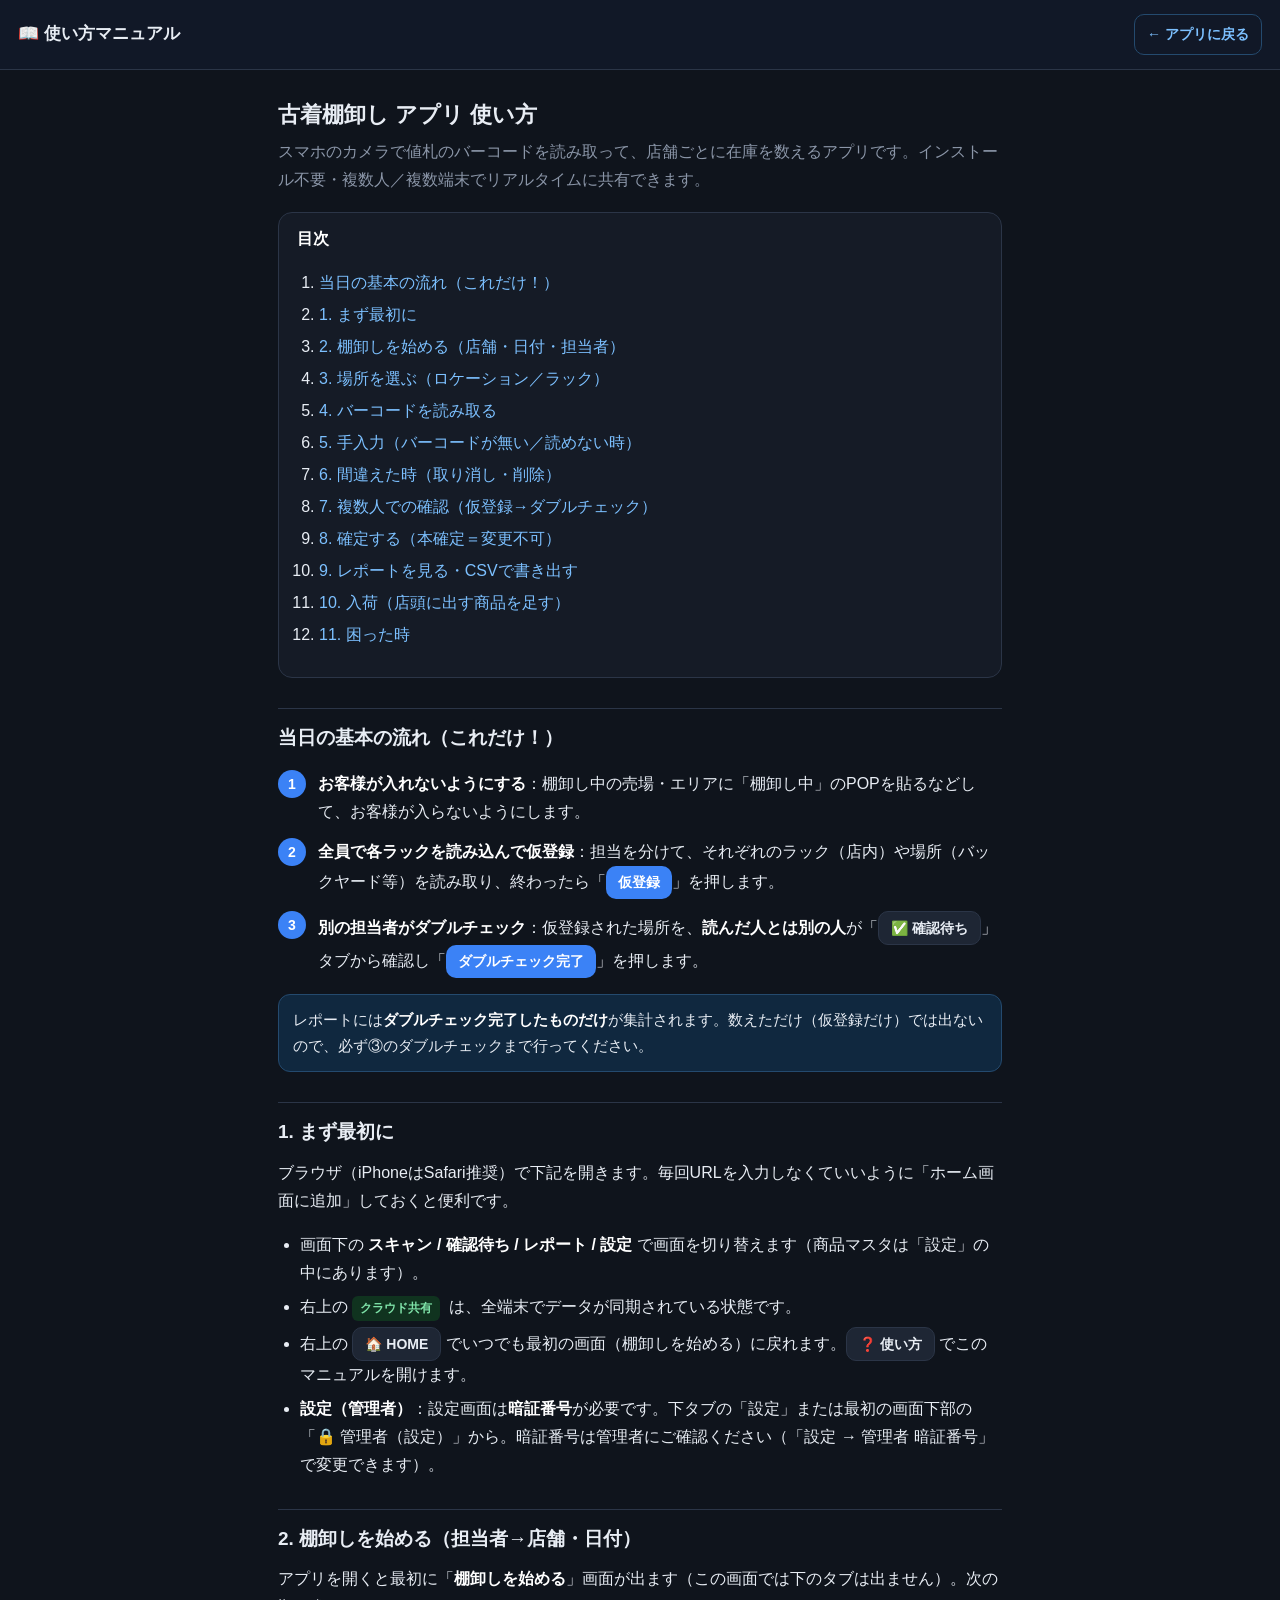
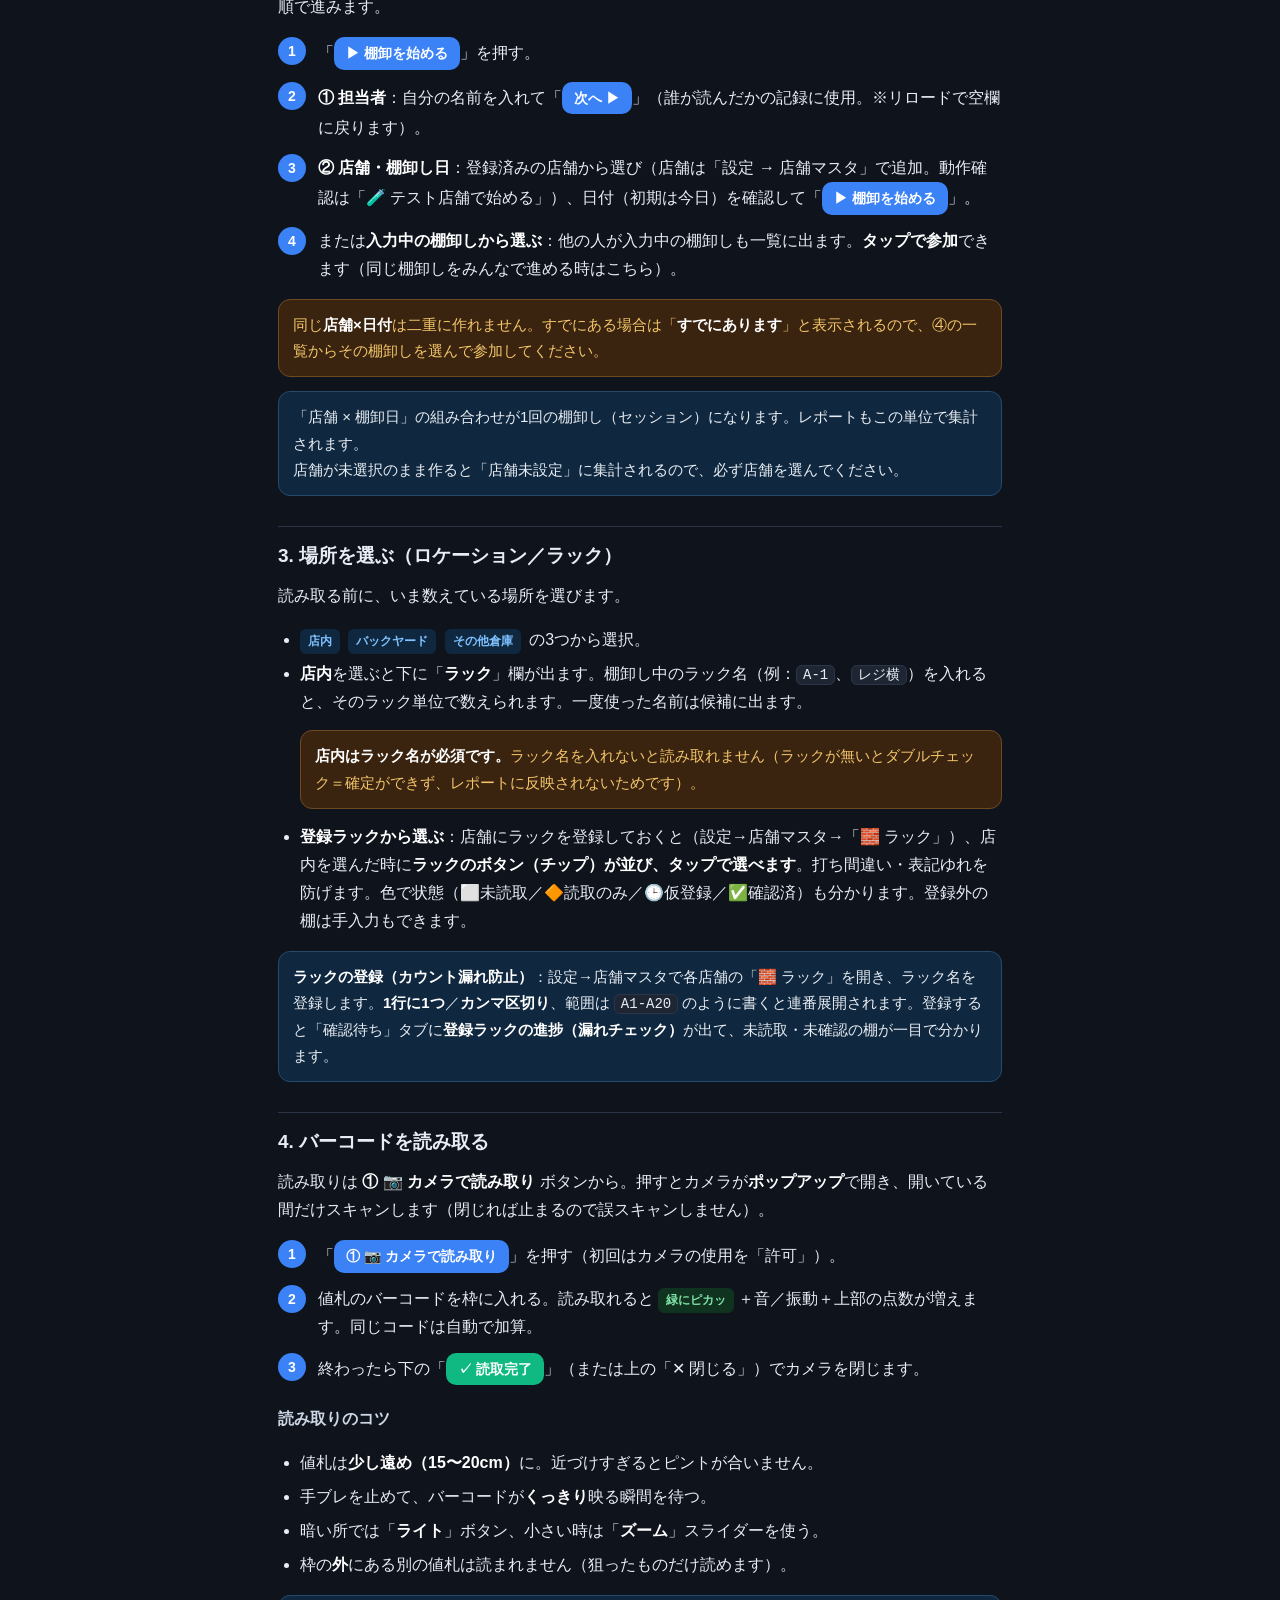
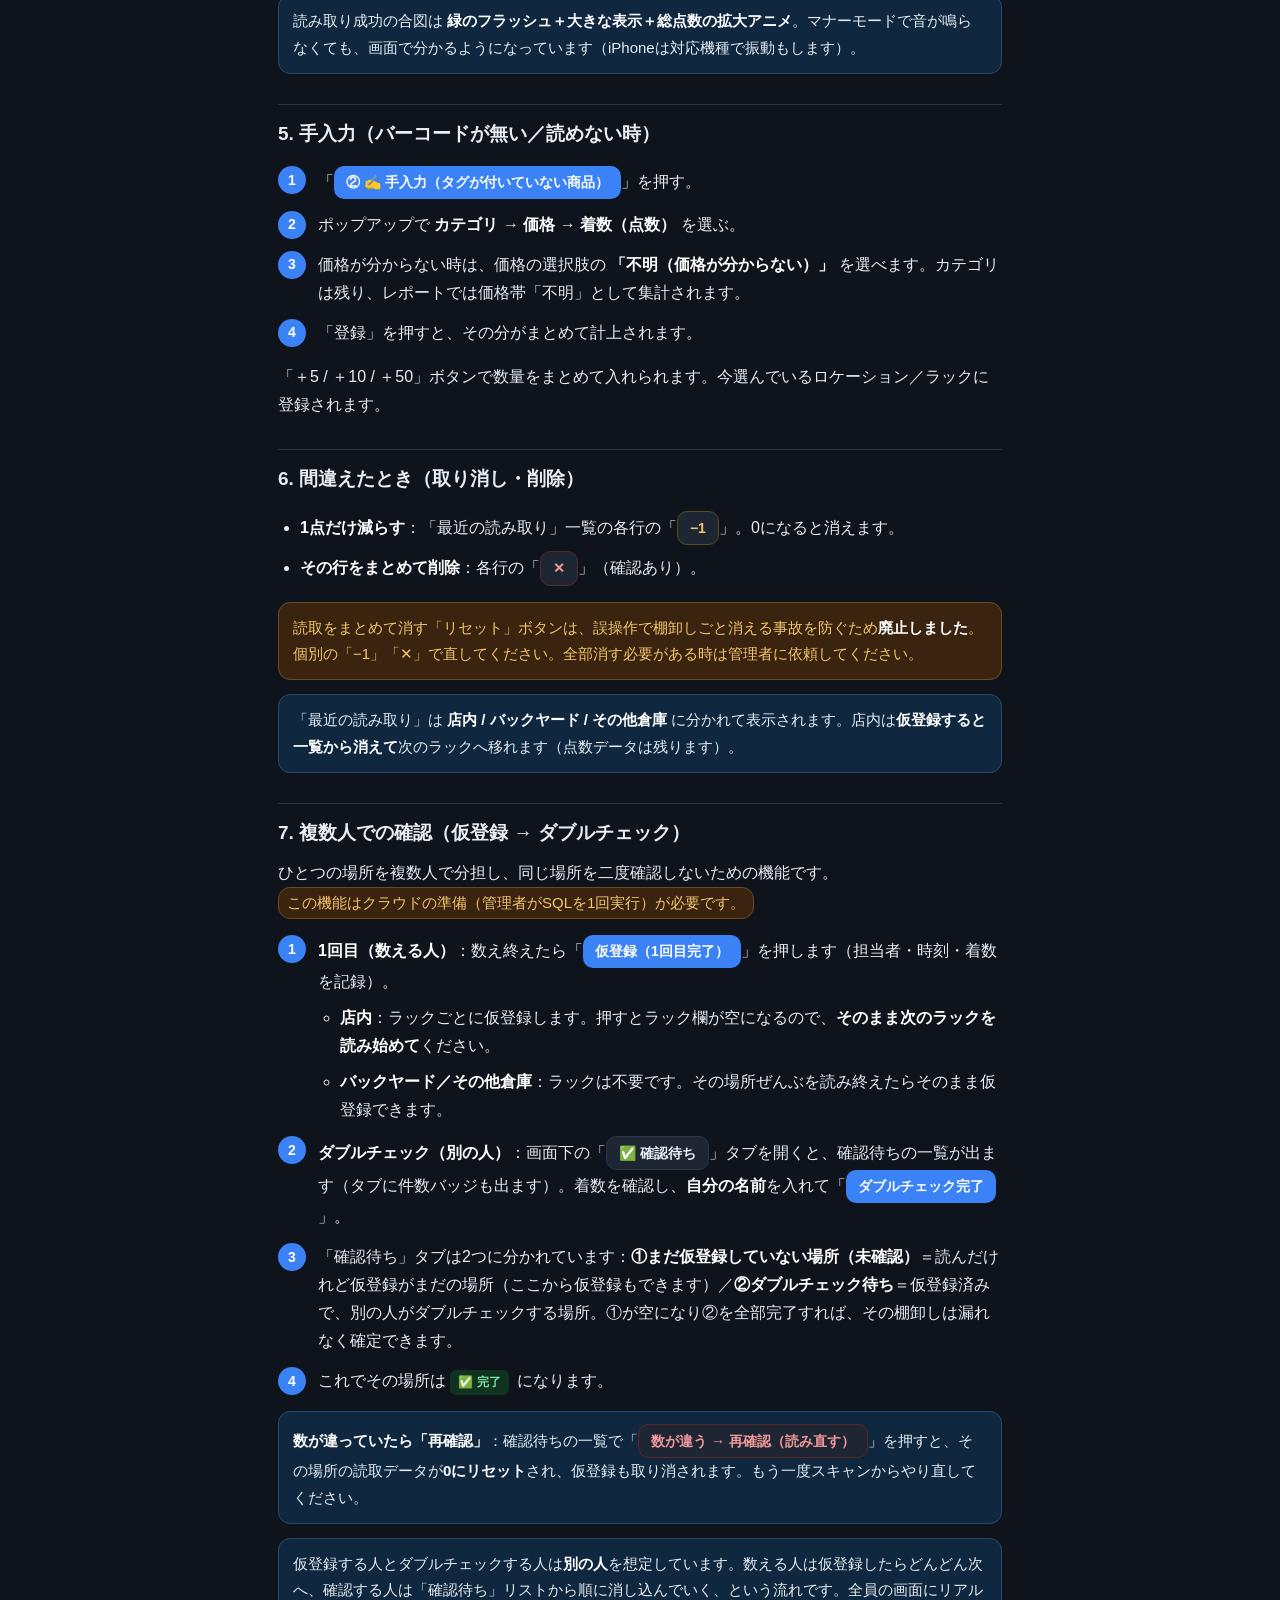
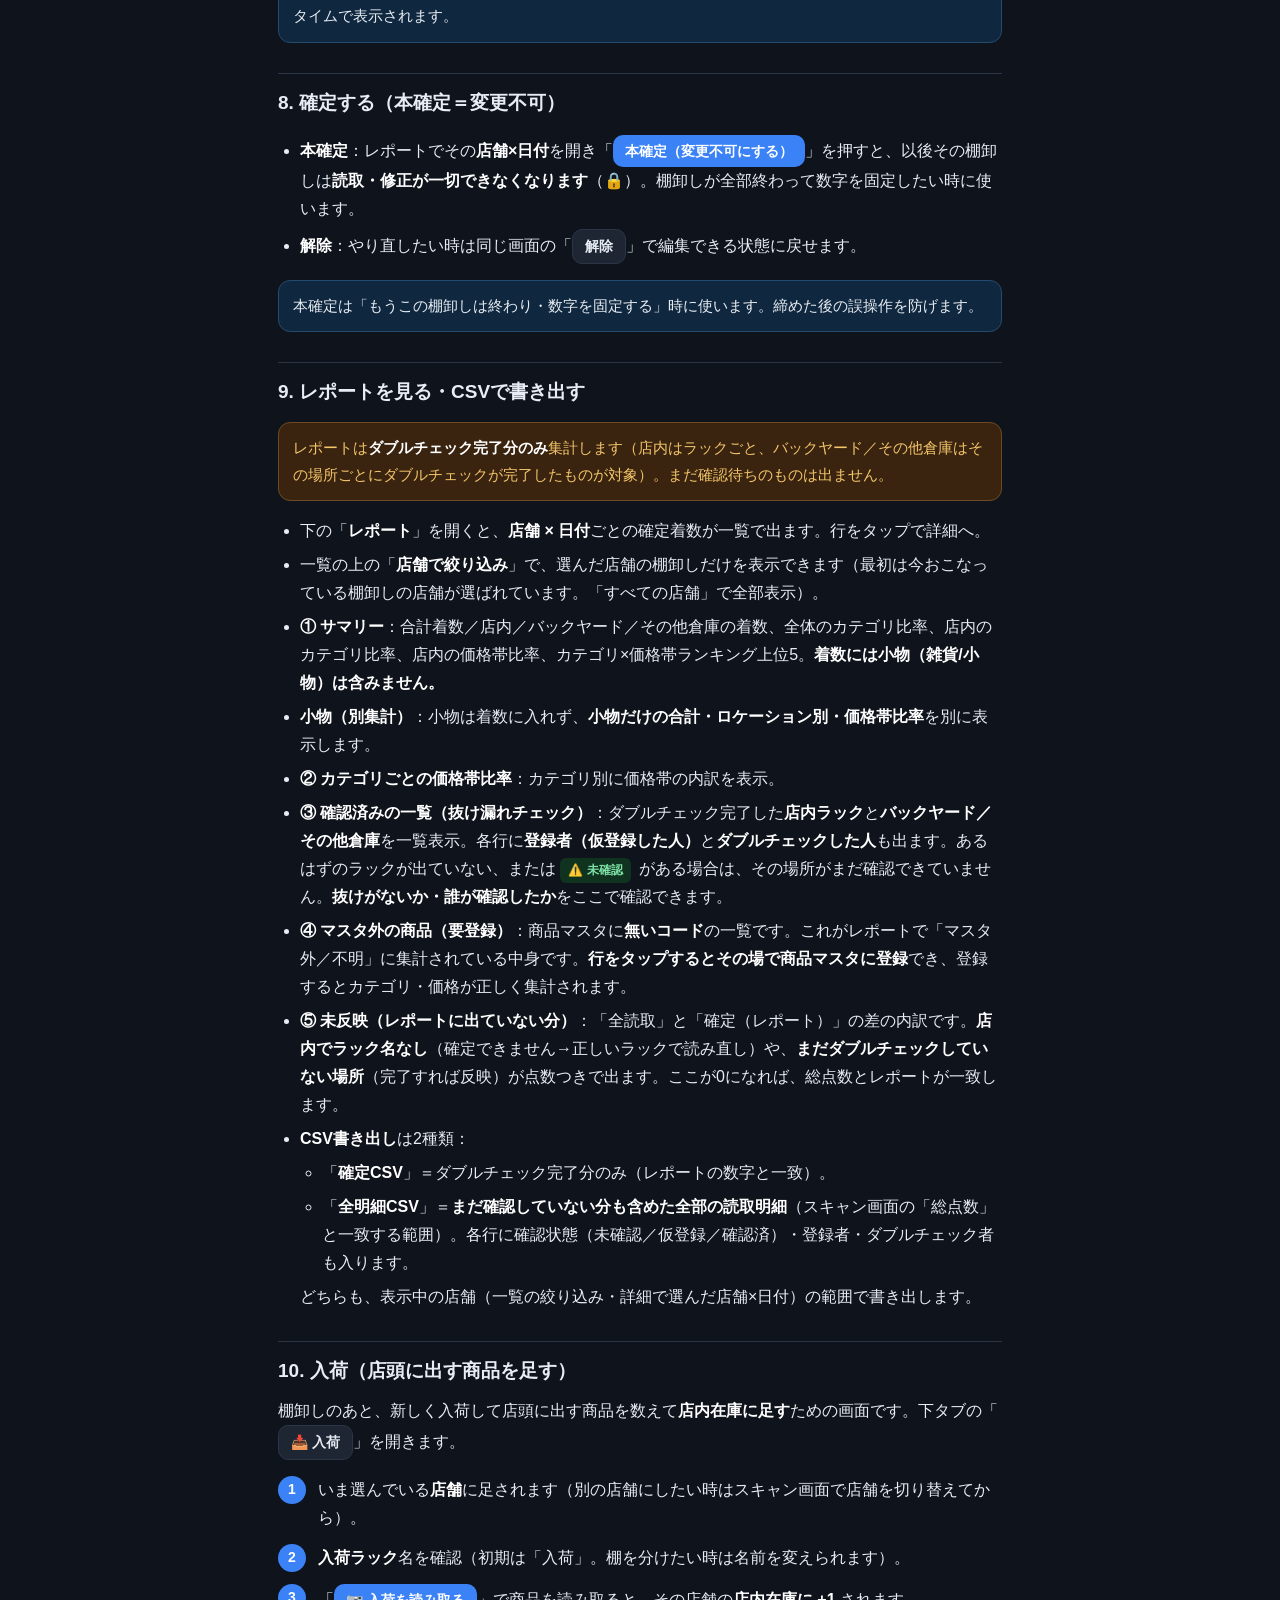
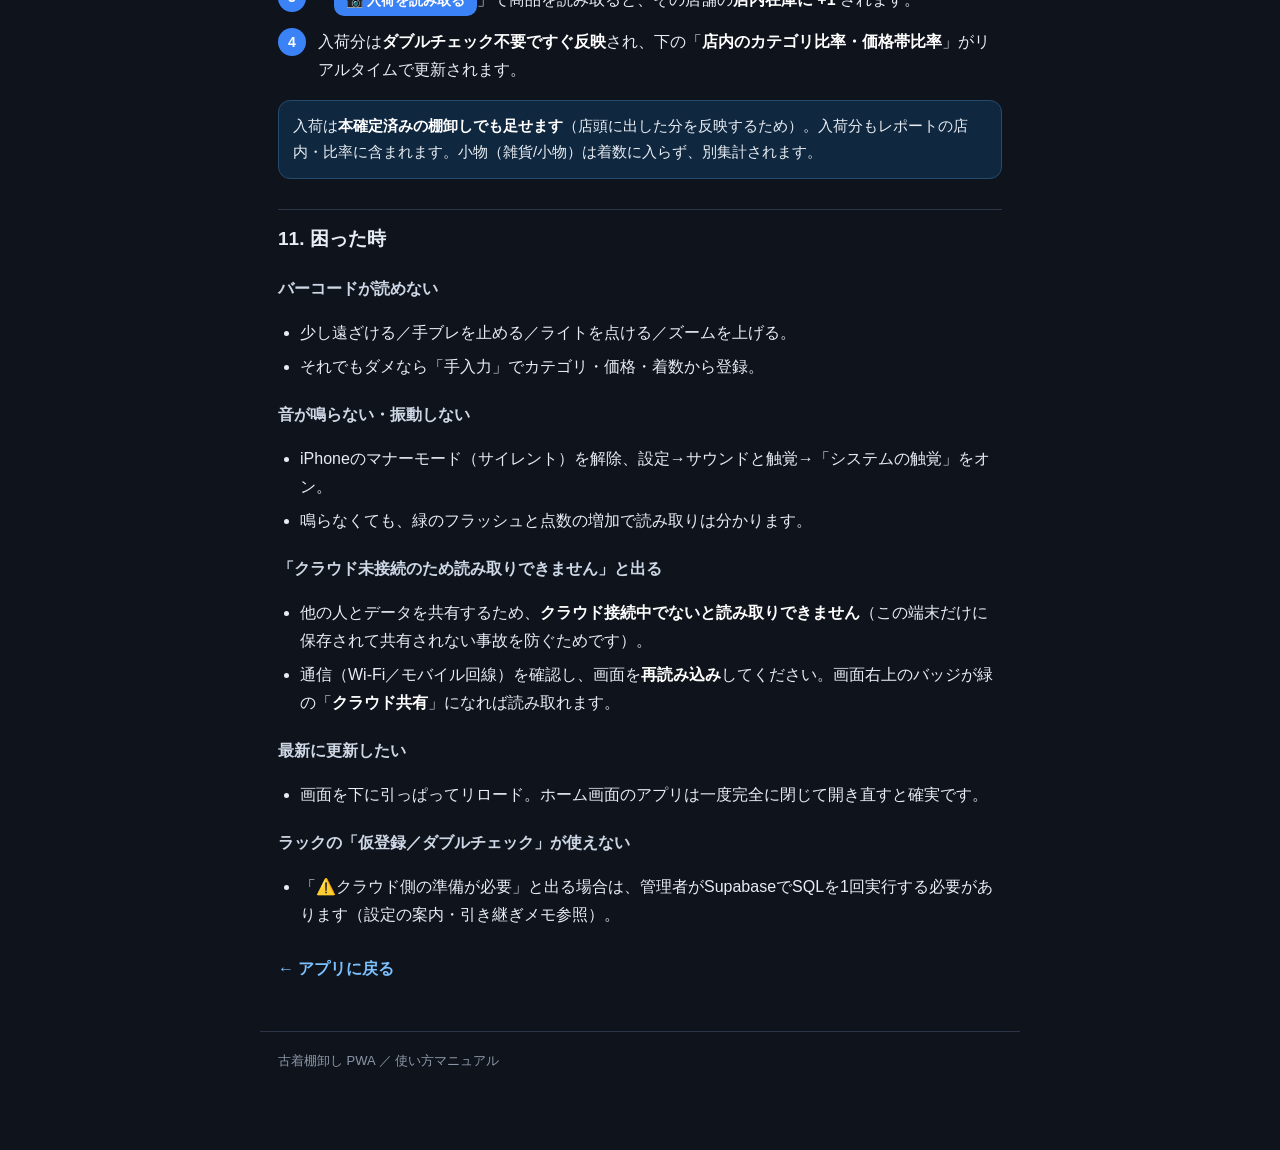
==== commit 389697cd: "確認待ちの「仮登録待ち」を「ダブルチェック待ち」に変更 - 分かりにくい表現を修正（②のセクション名・空表示・使い方） - SW/アセットを v62 に更新  Co-Authored-By: Clau" ====
--- a/manual.html
+++ b/manual.html
@@ -163,7 +163,7 @@
       </ul>
     </li>
     <li><b>ダブルチェック（別の人）</b>：画面下の「<span class="btn-demo demo-ghost">✅ 確認待ち</span>」タブを開くと、確認待ちの一覧が出ます（タブに件数バッジも出ます）。着数を確認し、<b>自分の名前</b>を入れて「<span class="btn-demo demo-primary">ダブルチェック完了</span>」。</li>
-    <li>「確認待ち」タブは2つに分かれています：<b>①まだ仮登録していない場所（未確認）</b>＝読んだけれど仮登録がまだの場所（ここから仮登録もできます）／<b>②仮登録待ち</b>＝ダブルチェックする場所。①が空になり②を全部完了すれば、その棚卸しは漏れなく確定できます。</li>
+    <li>「確認待ち」タブは2つに分かれています：<b>①まだ仮登録していない場所（未確認）</b>＝読んだけれど仮登録がまだの場所（ここから仮登録もできます）／<b>②ダブルチェック待ち</b>＝仮登録済みで、別の人がダブルチェックする場所。①が空になり②を全部完了すれば、その棚卸しは漏れなく確定できます。</li>
     <li>これでその場所は <span class="t-final tag">✅ 完了</span> になります。</li>
   </ol>
   <div class="note"><b>数が違っていたら「再確認」</b>：確認待ちの一覧で「<span class="btn-demo demo-red">数が違う → 再確認（読み直す）</span>」を押すと、その場所の読取データが<b>0にリセット</b>され、仮登録も取り消されます。もう一度スキャンからやり直してください。</div>
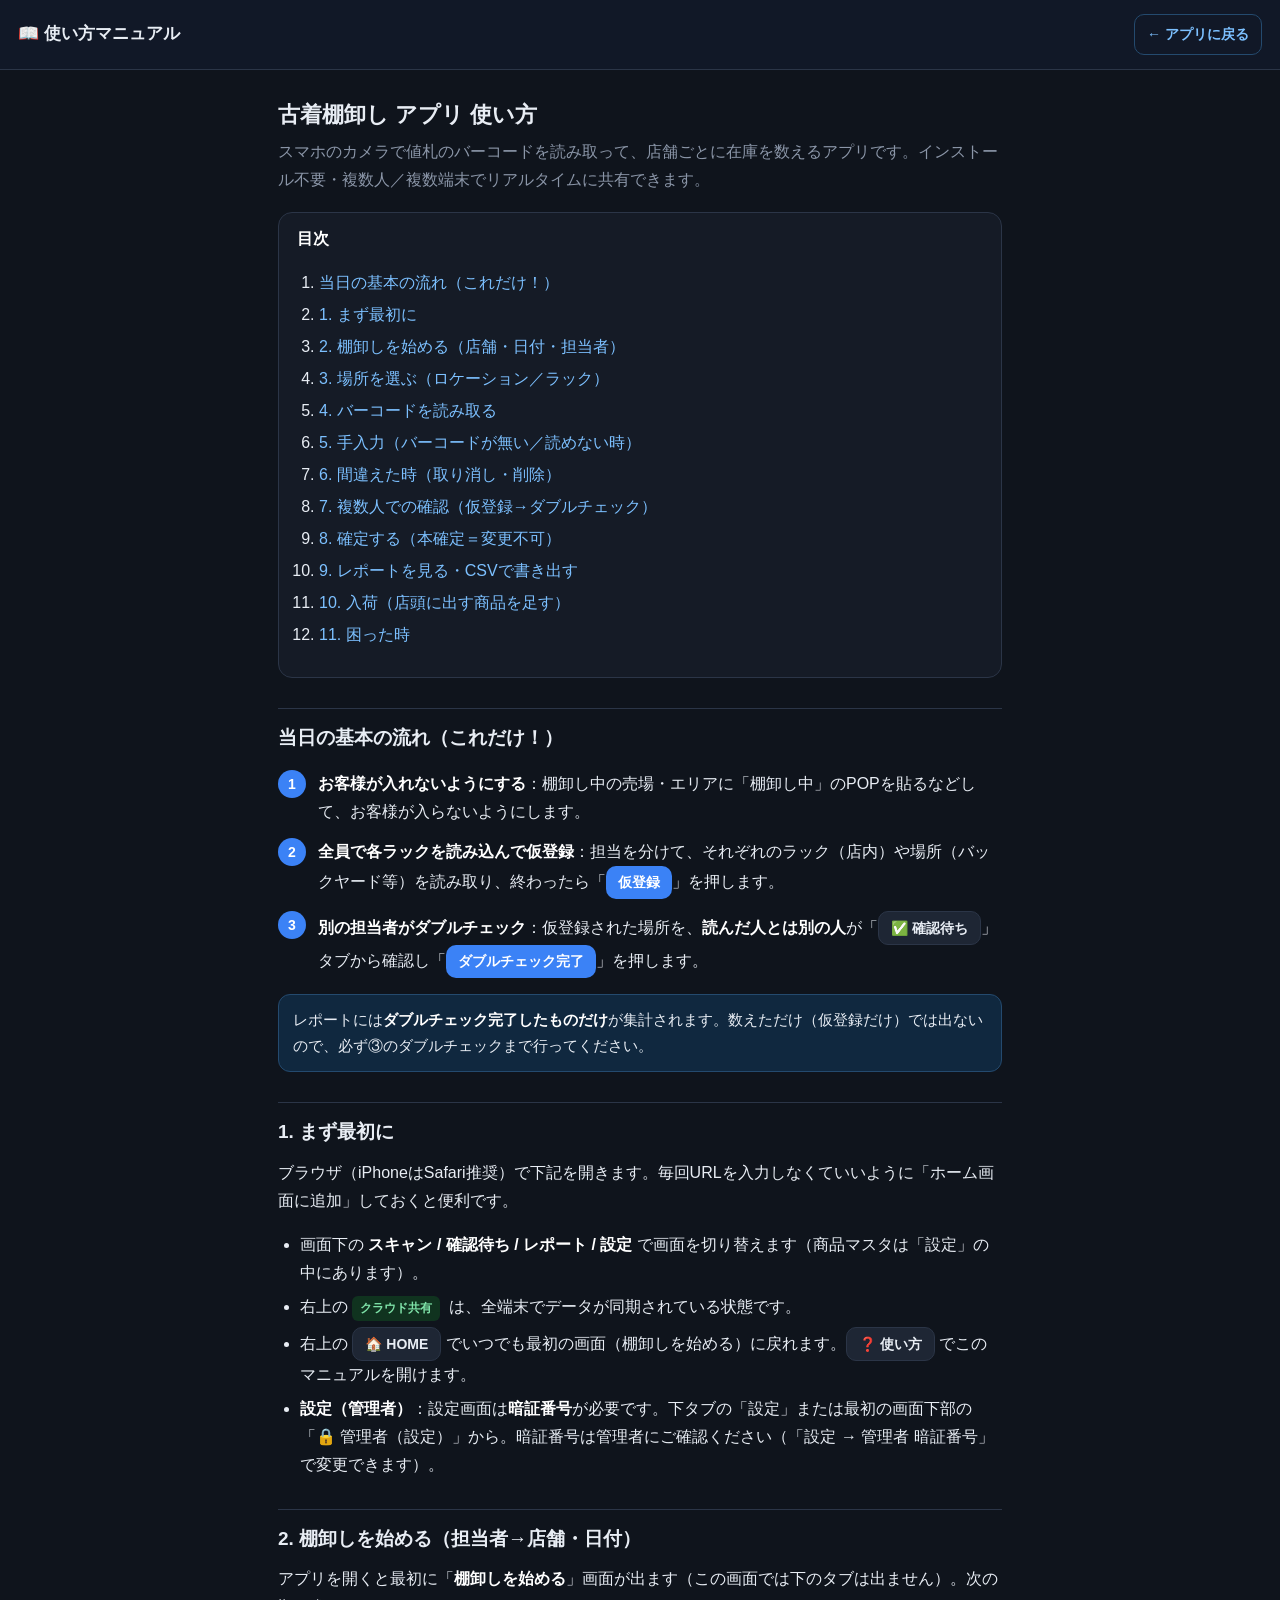
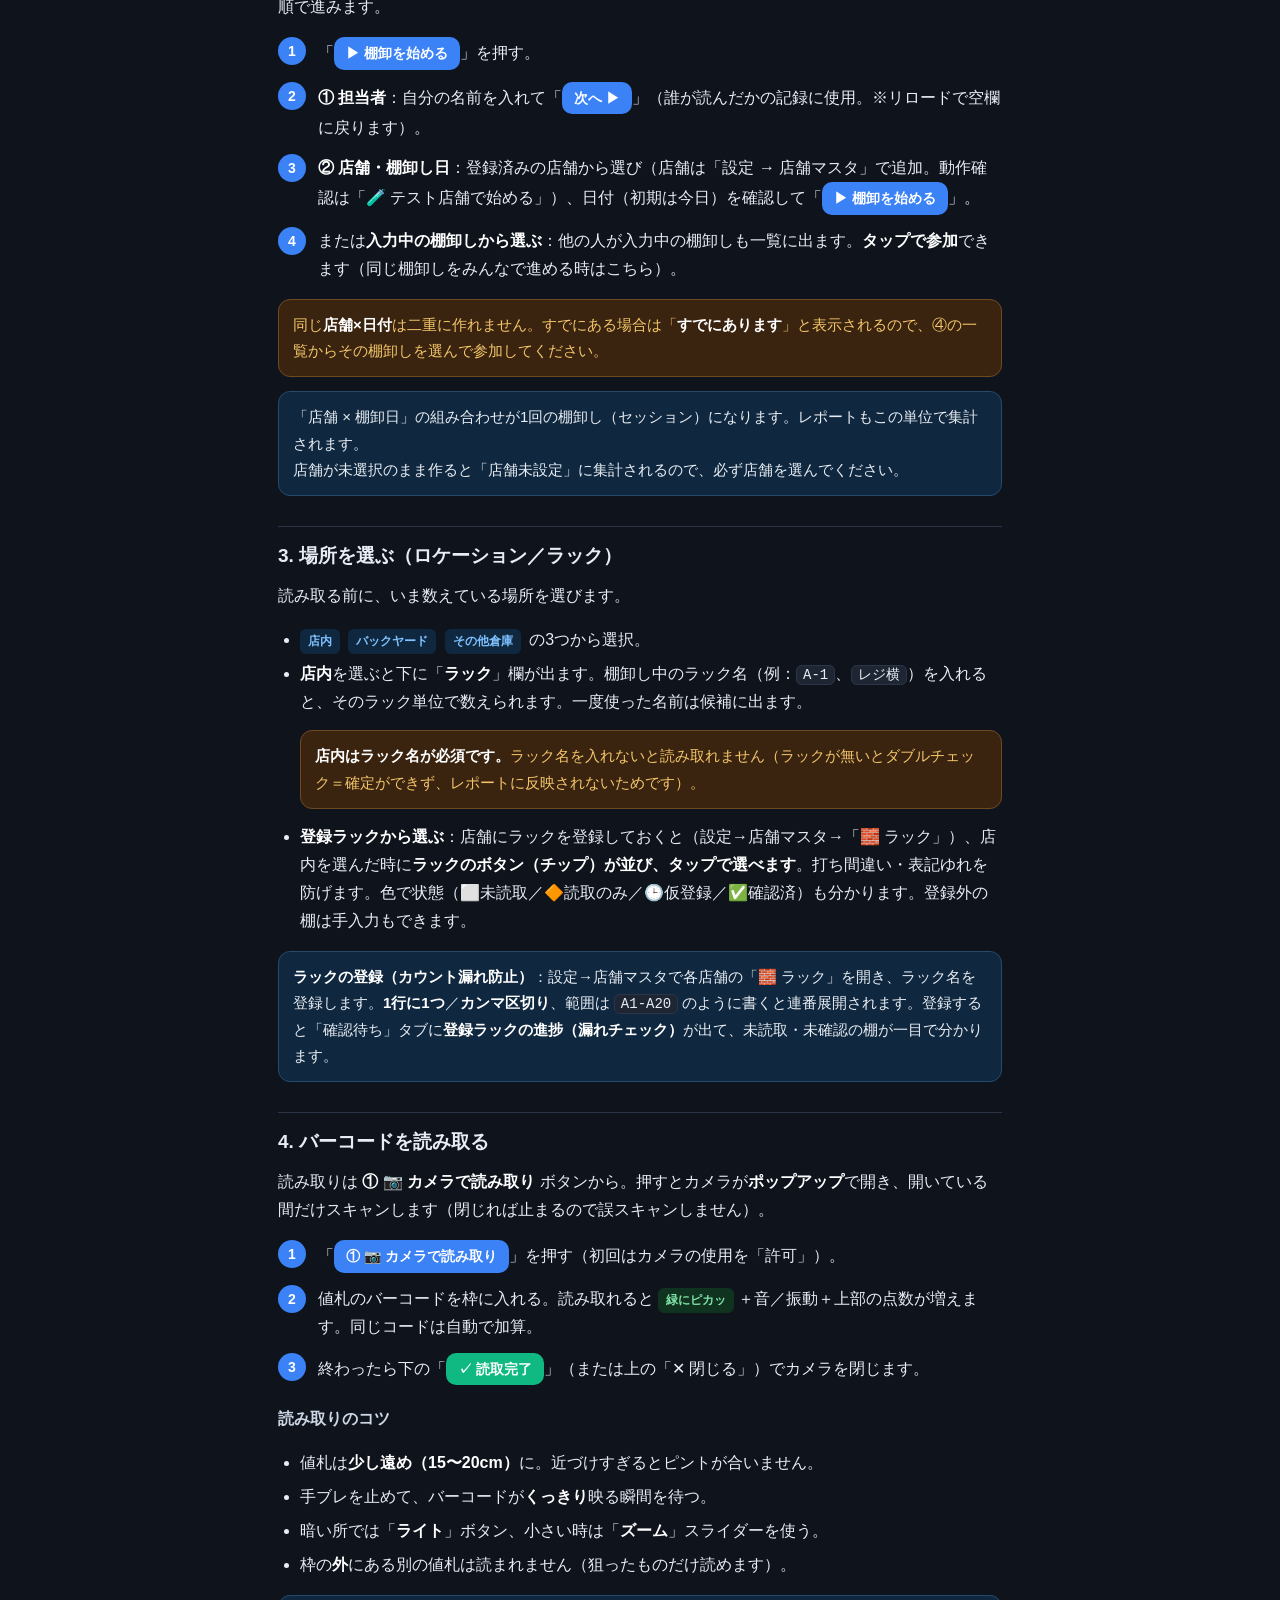
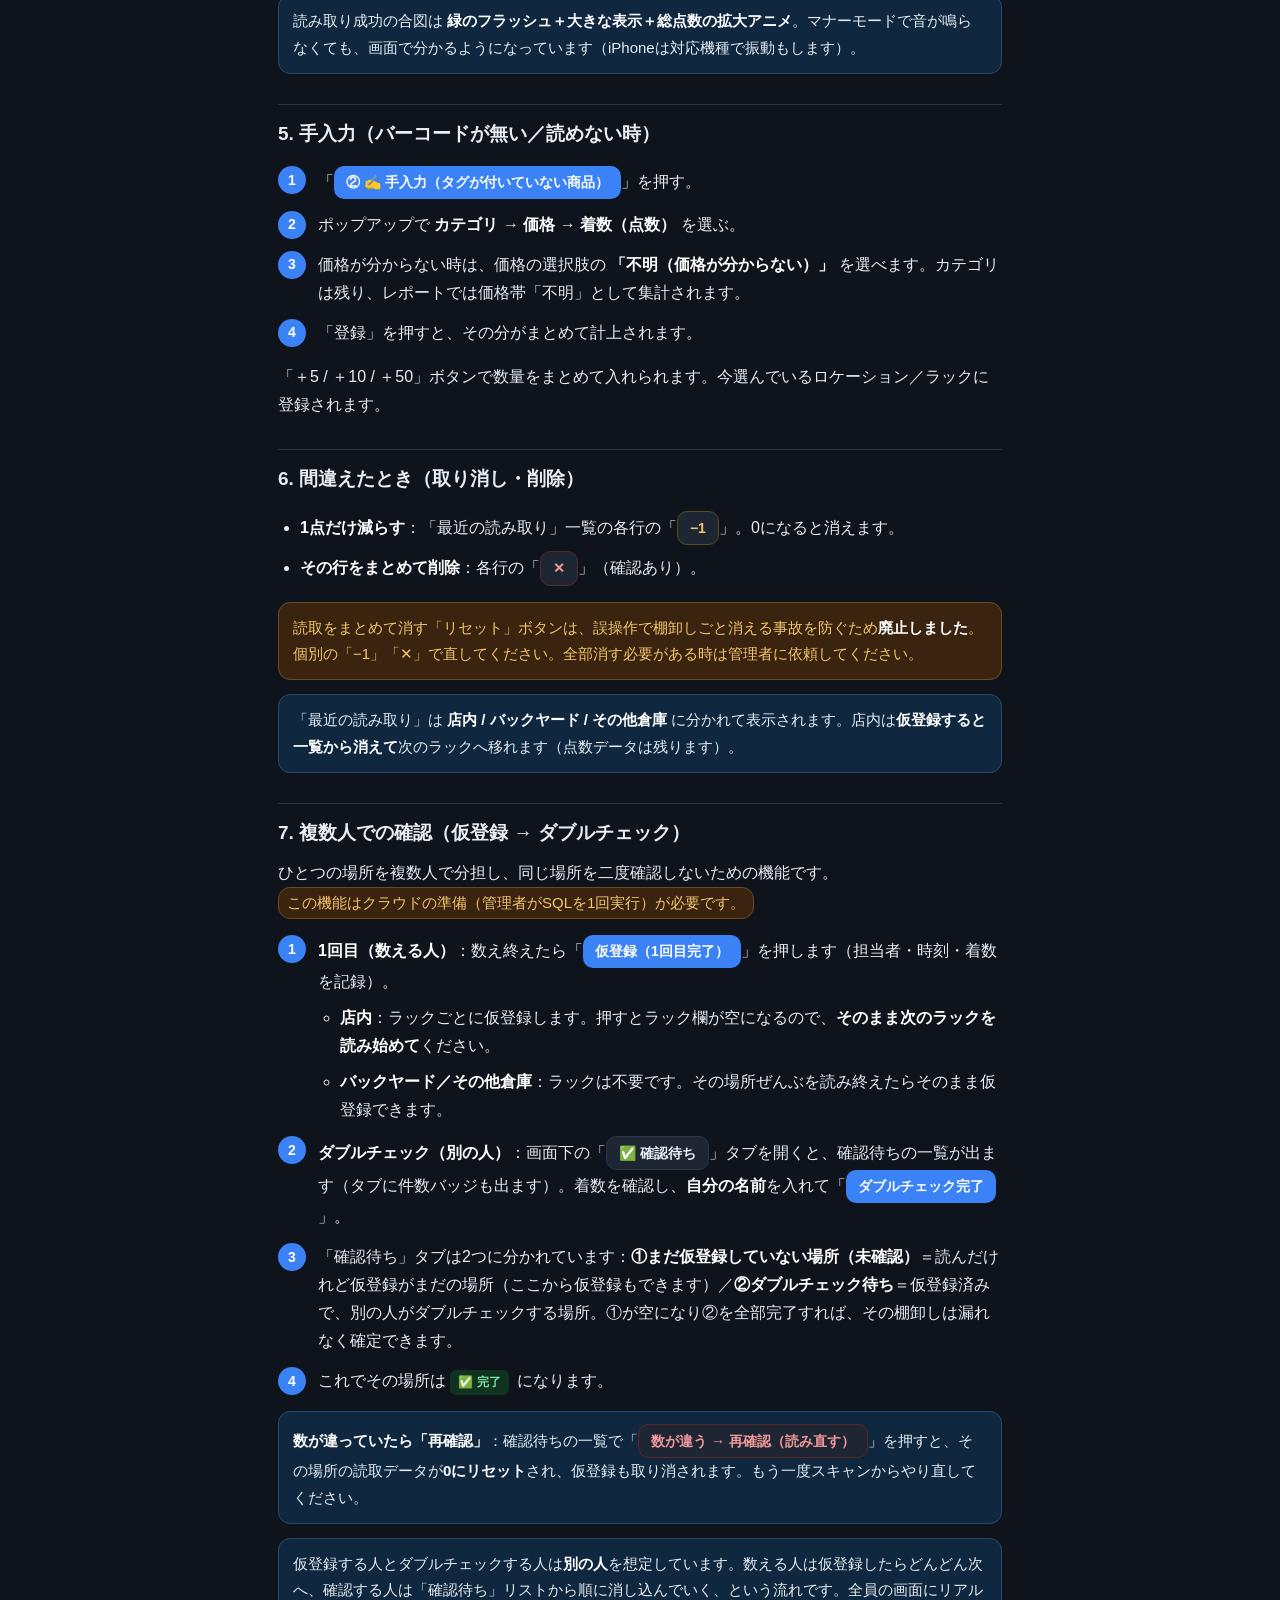
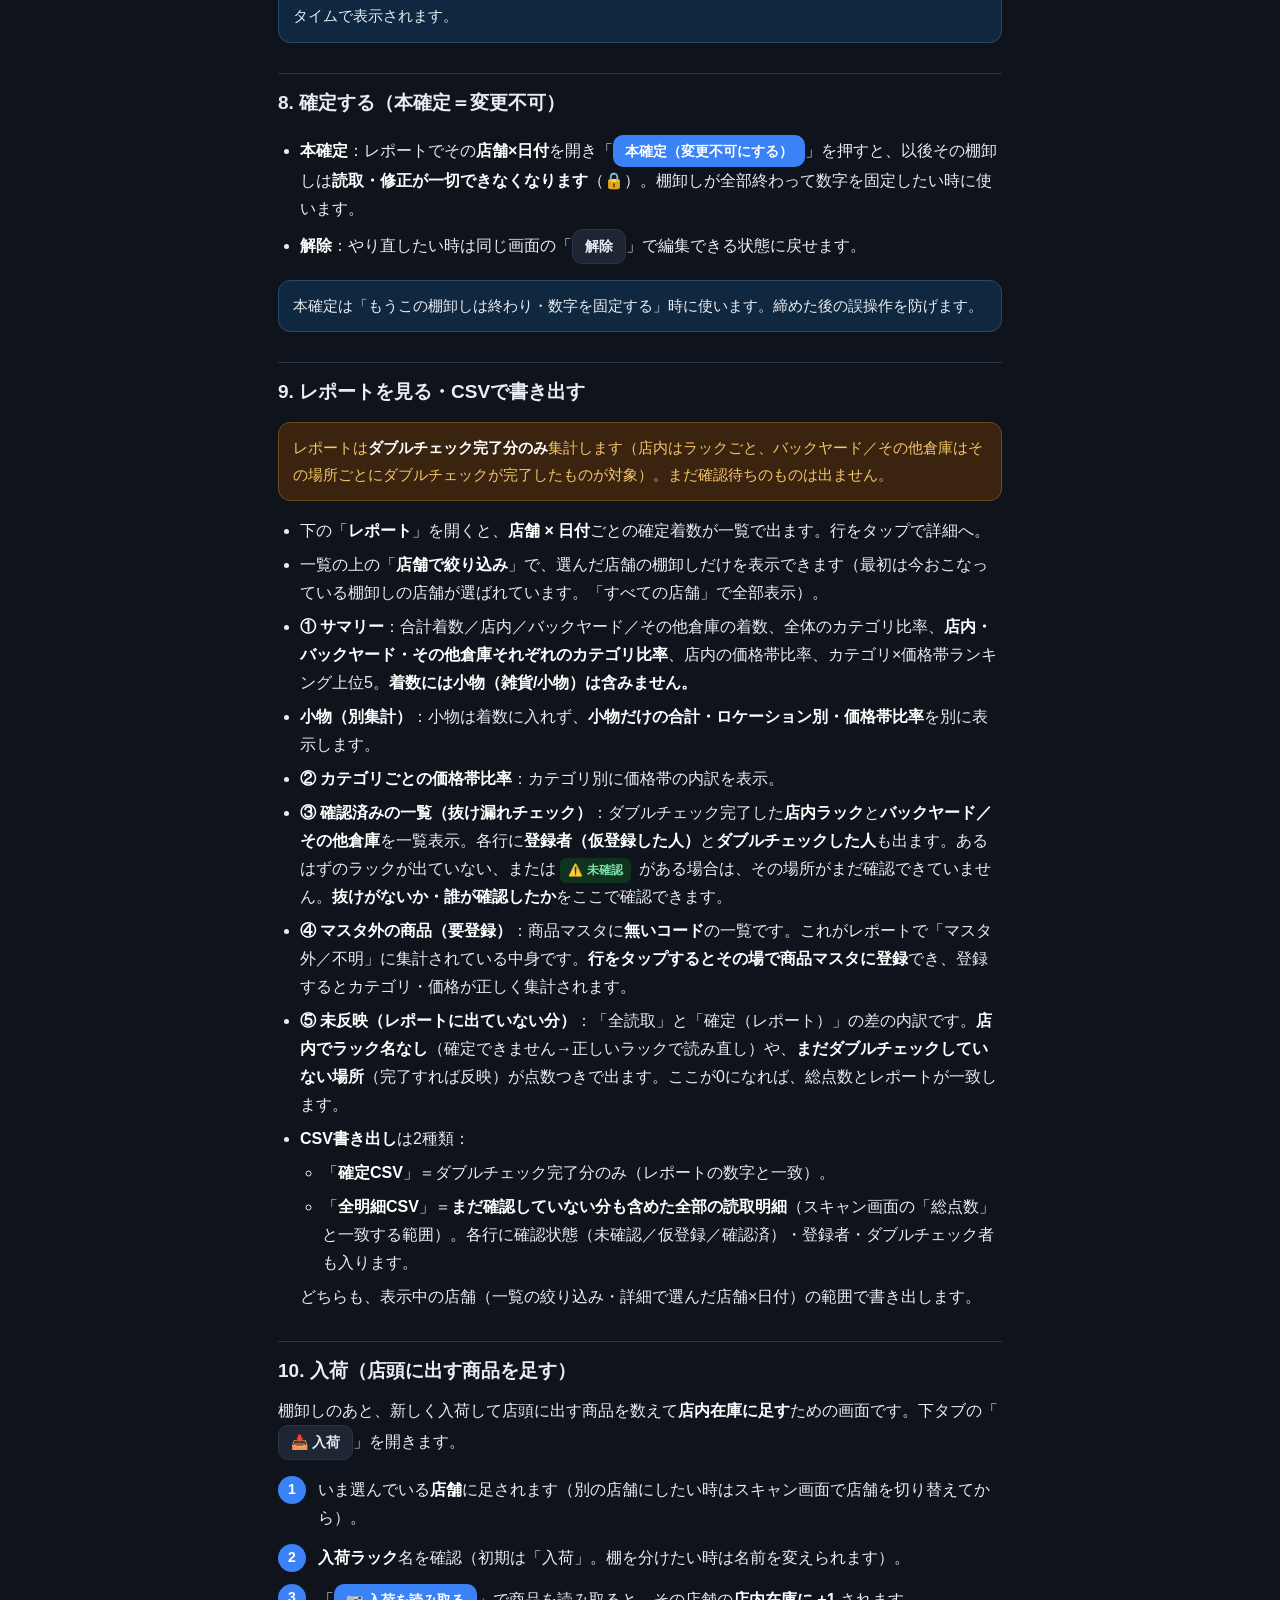
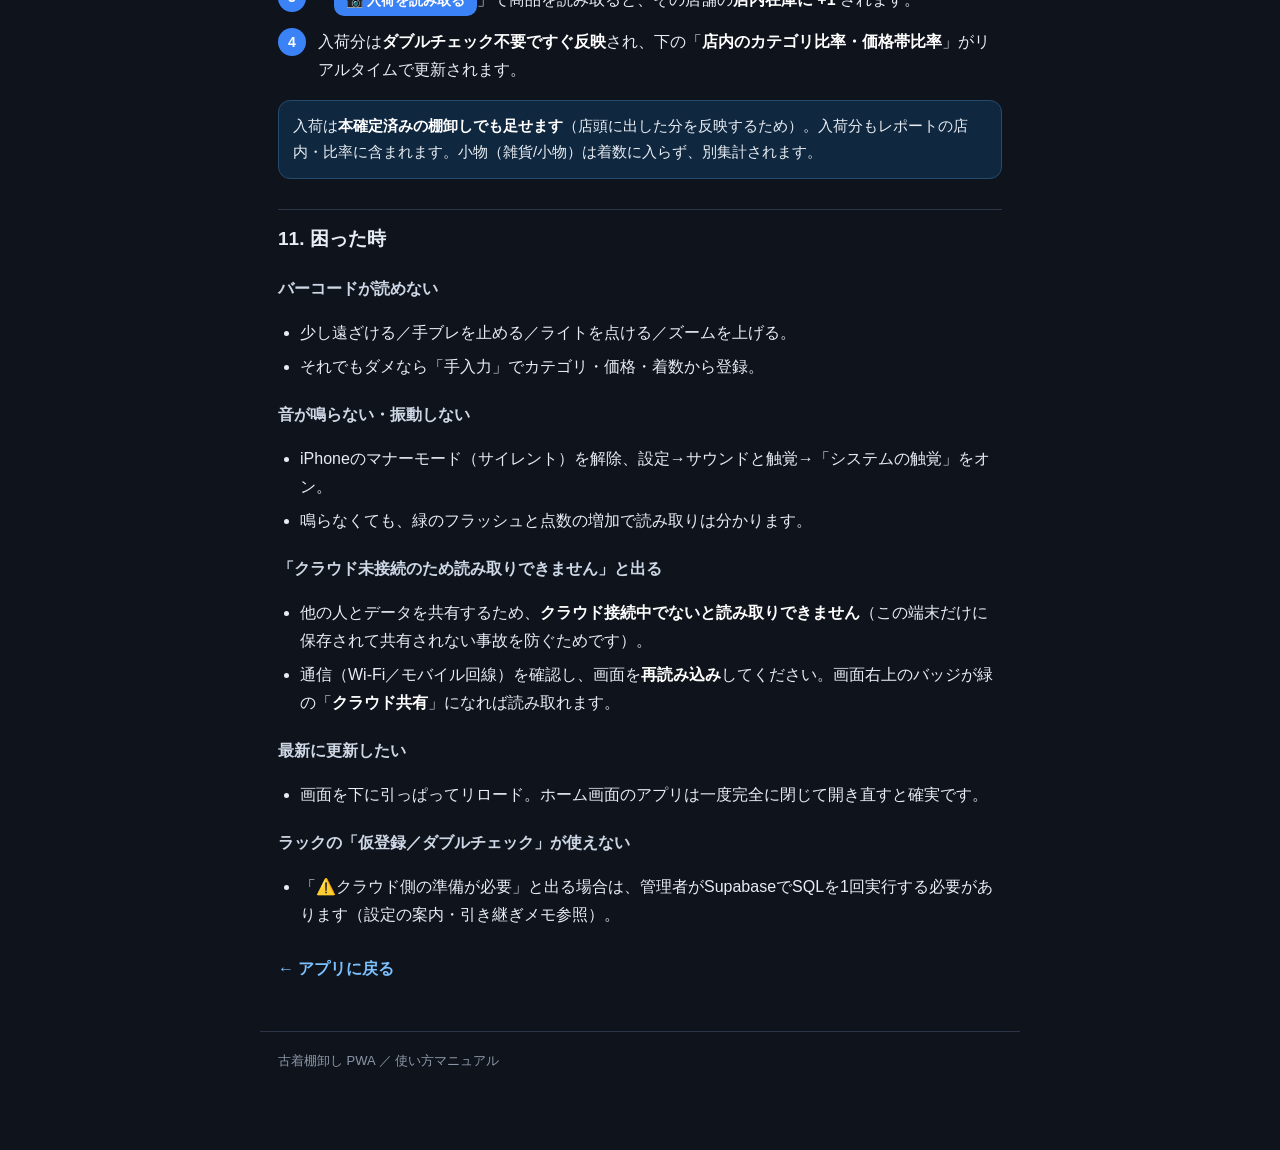
==== commit a4d3fb78: "レポートにBY/その他倉庫のカテゴリ比率（着数）を追加 - 店内に加え、バックヤード・その他倉庫それぞれのカテゴリ別着数＋比率を表示 - データがあるロケーションだけ表示（小物は着数に含めず） - 使" ====
--- a/manual.html
+++ b/manual.html
@@ -181,7 +181,7 @@
   <ul>
     <li>下の「<b>レポート</b>」を開くと、<b>店舗 × 日付</b>ごとの確定着数が一覧で出ます。行をタップで詳細へ。</li>
     <li>一覧の上の「<b>店舗で絞り込み</b>」で、選んだ店舗の棚卸しだけを表示できます（最初は今おこなっている棚卸しの店舗が選ばれています。「すべての店舗」で全部表示）。</li>
-    <li><b>① サマリー</b>：合計着数／店内／バックヤード／その他倉庫の着数、全体のカテゴリ比率、店内のカテゴリ比率、店内の価格帯比率、カテゴリ×価格帯ランキング上位5。<b>着数には小物（雑貨/小物）は含みません。</b></li>
+    <li><b>① サマリー</b>：合計着数／店内／バックヤード／その他倉庫の着数、全体のカテゴリ比率、<b>店内・バックヤード・その他倉庫それぞれのカテゴリ比率</b>、店内の価格帯比率、カテゴリ×価格帯ランキング上位5。<b>着数には小物（雑貨/小物）は含みません。</b></li>
     <li><b>小物（別集計）</b>：小物は着数に入れず、<b>小物だけの合計・ロケーション別・価格帯比率</b>を別に表示します。</li>
     <li><b>② カテゴリごとの価格帯比率</b>：カテゴリ別に価格帯の内訳を表示。</li>
     <li><b>③ 確認済みの一覧（抜け漏れチェック）</b>：ダブルチェック完了した<b>店内ラック</b>と<b>バックヤード／その他倉庫</b>を一覧表示。各行に<b>登録者（仮登録した人）</b>と<b>ダブルチェックした人</b>も出ます。あるはずのラックが出ていない、または <span class="t-final tag">⚠️ 未確認</span> がある場合は、その場所がまだ確認できていません。<b>抜けがないか・誰が確認したか</b>をここで確認できます。</li>
